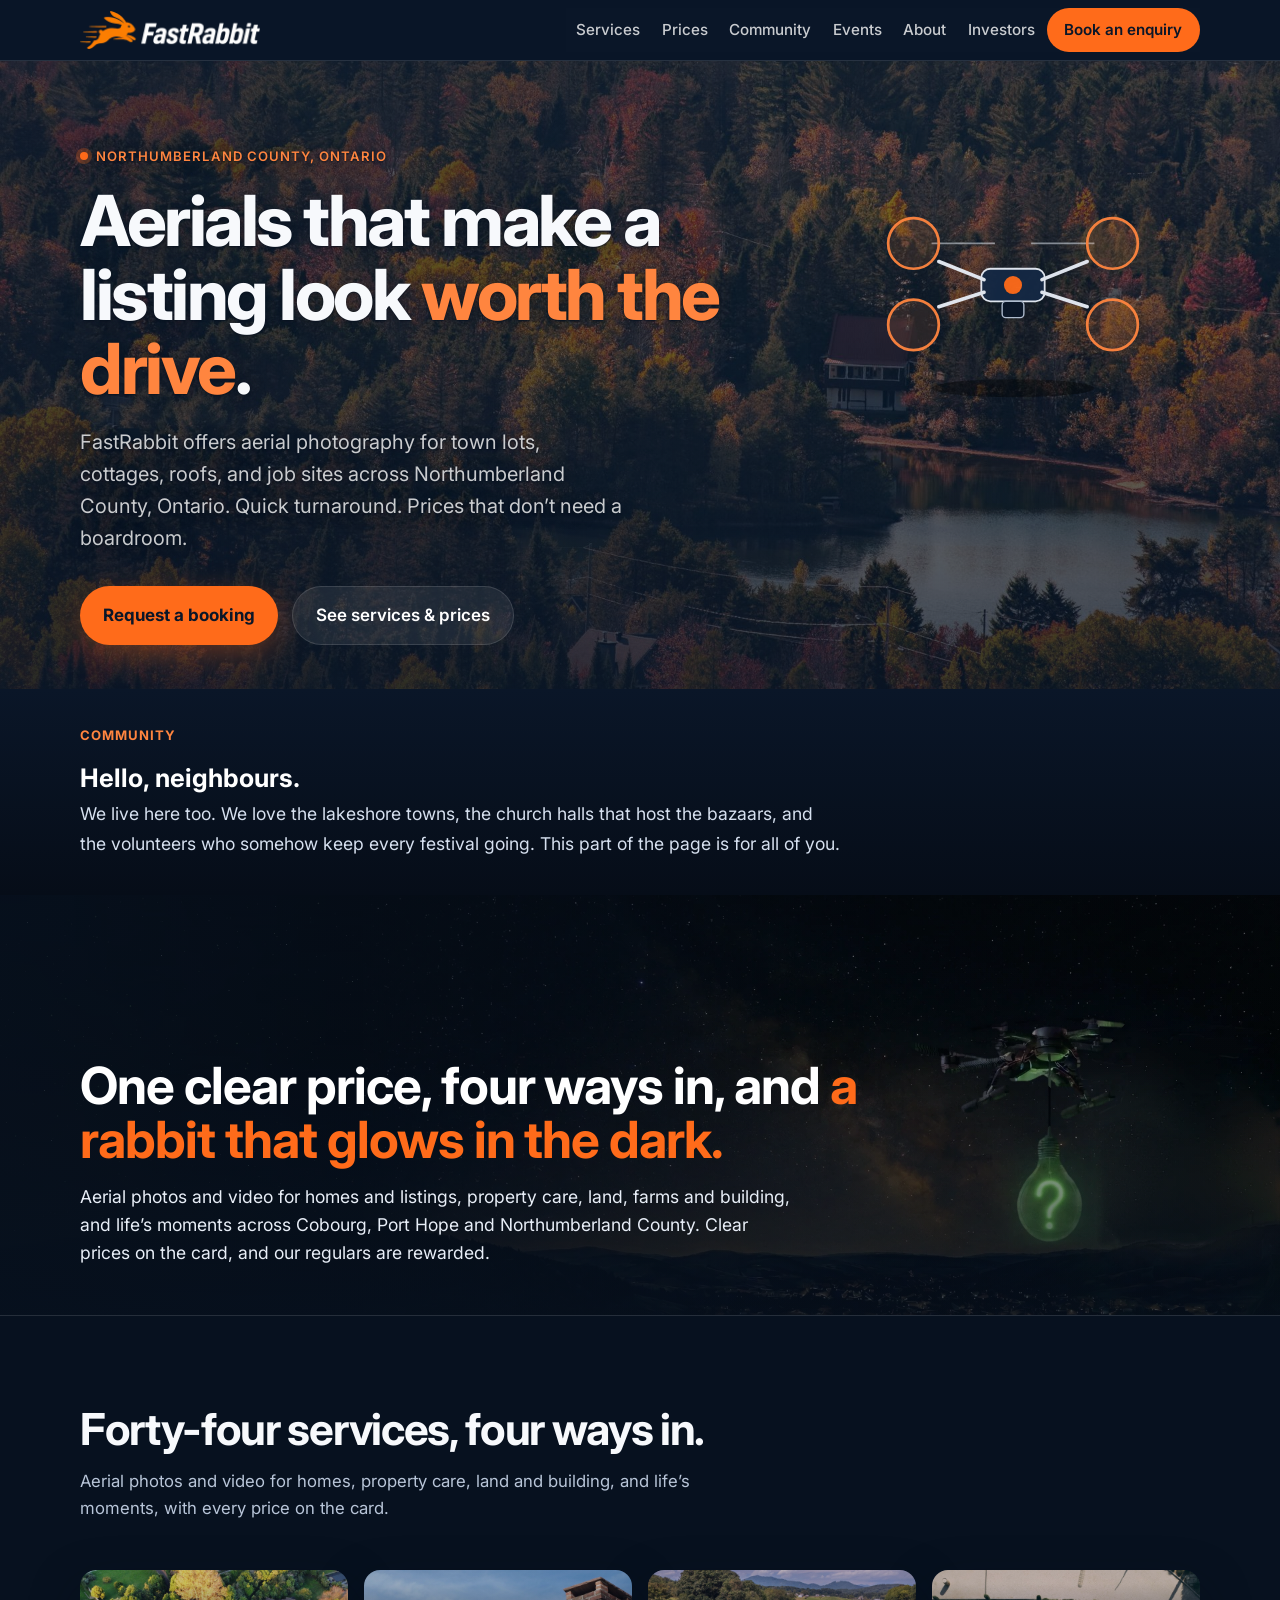
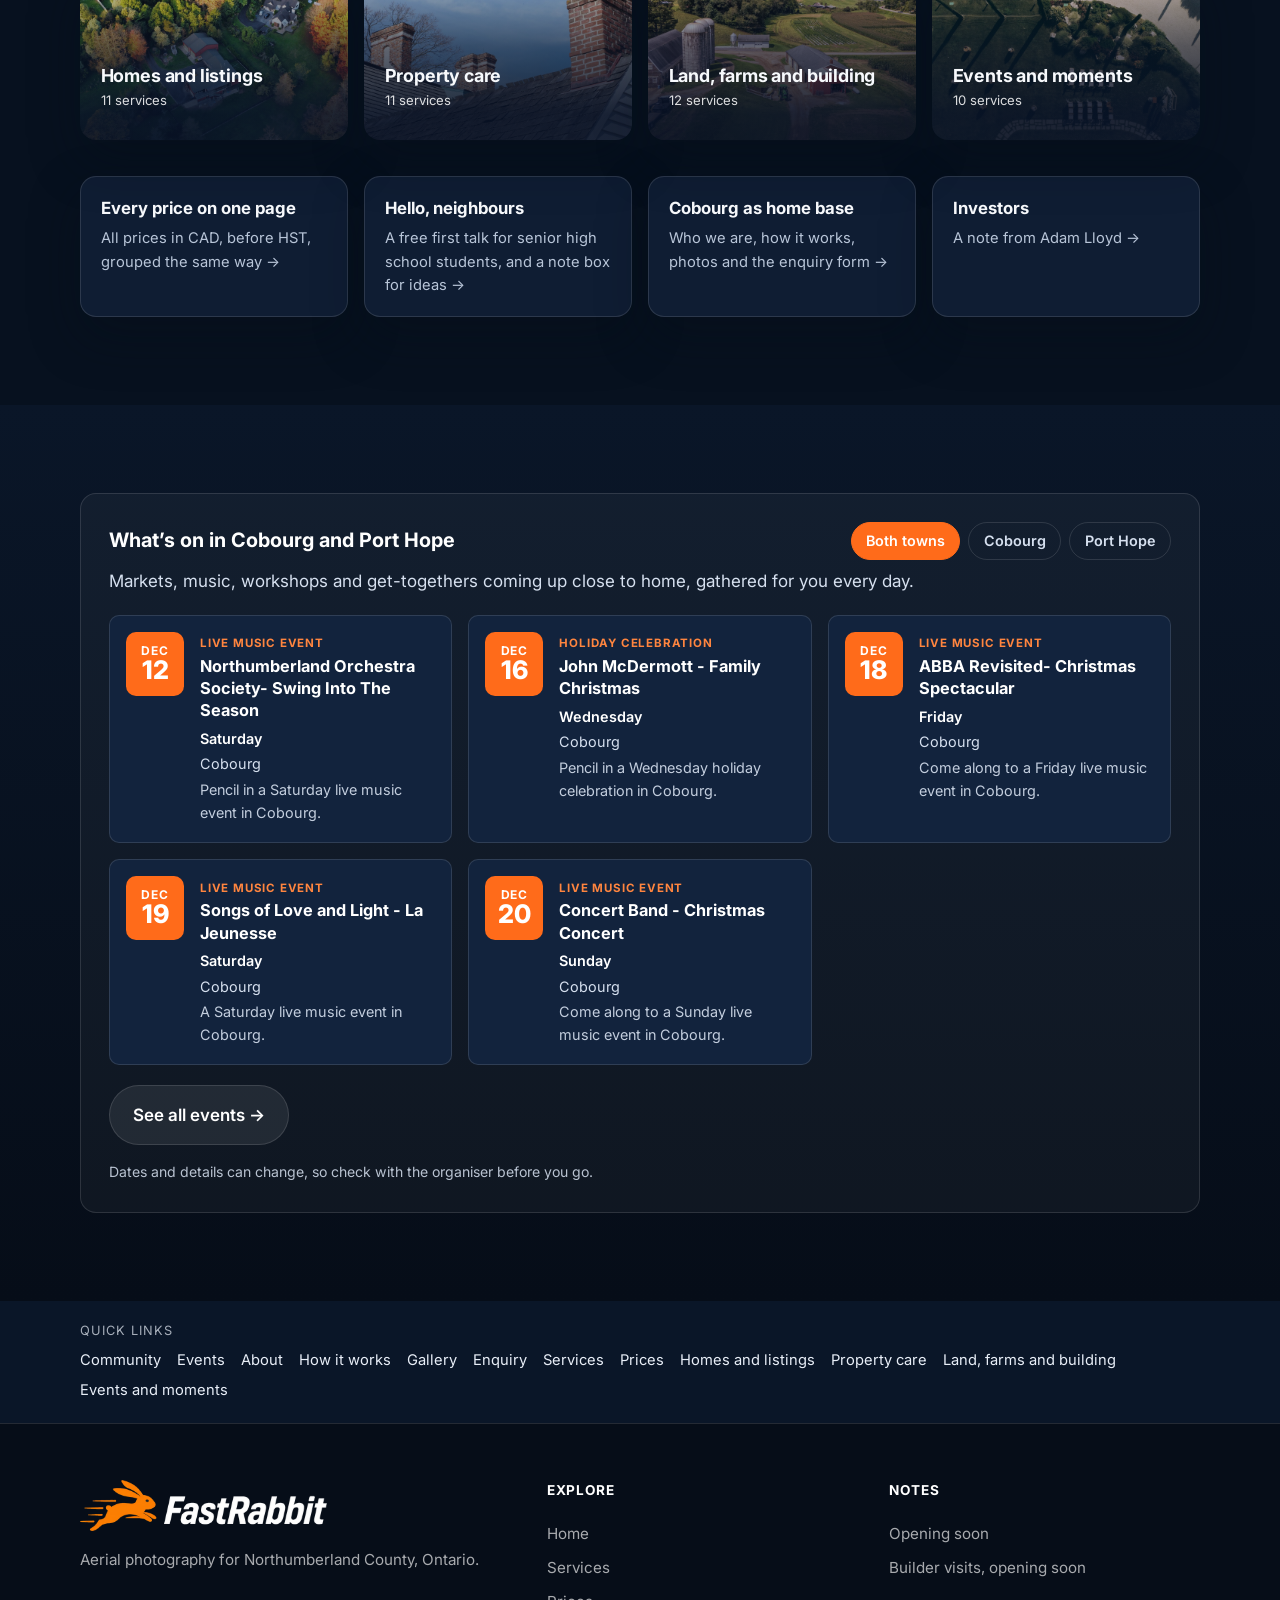
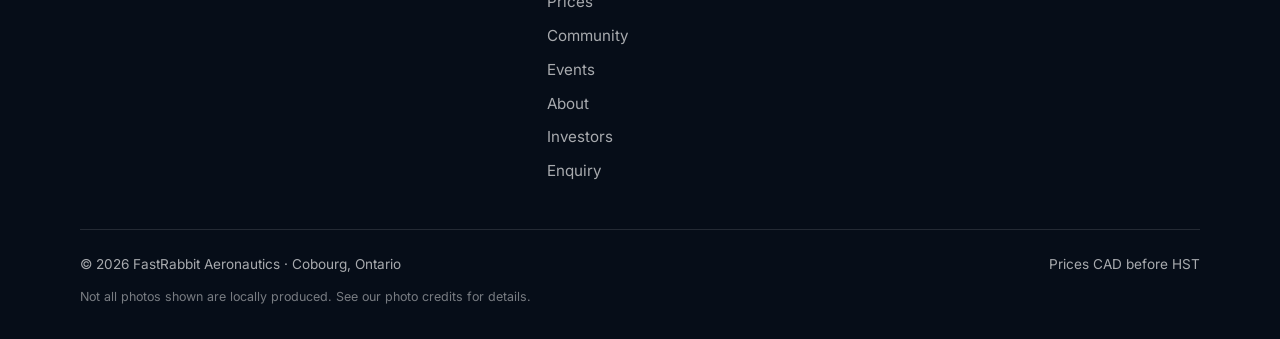
==== index.html @ 00657a0e "Home: logo rabbits bounding across the foot of the hero" ====
<!DOCTYPE html>
<html lang="en-CA">
<head>
  <meta charset="utf-8">
  <meta name="viewport" content="width=device-width, initial-scale=1">
  <title>FastRabbit — Aerial photography for Northumberland County, Ontario</title>
  <meta name="description" content="FastRabbit flies listing aerials, roof photo sets, and builder progress visits in Northumberland County, Ontario. Opening soon.">
  <meta name="robots" content="noindex, nofollow">
  <link rel="preconnect" href="https://fonts.googleapis.com">
  <link rel="preconnect" href="https://fonts.gstatic.com" crossorigin>
  <link href="https://fonts.googleapis.com/css2?family=Inter:wght@400;500;600;700;800&display=swap" rel="stylesheet">
  <link rel="stylesheet" href="assets/css/styles.css">
  <link rel="stylesheet" href="assets/css/split.css">
  <script>(function(){var m={"community":"community.html","local-events":"events.html","about":"about.html","how-it-works":"about.html#how-it-works","gallery":"about.html#gallery","book":"about.html#book","services-preview":"services.html","price-card":"prices.html","g-homes":"services.html#grp-homes","g-care":"services.html#grp-care","g-land":"services.html#grp-land","g-events":"services.html#grp-events","about-heading":"about.html","book-heading":"about.html#book","booking-form":"about.html#book","community-heading":"community.html","community-form":"community.html","gallery-heading":"about.html#gallery","how-heading":"about.html#how-it-works","services-heading":"services.html","clever-band-h":"services.html#clever-request","events-more":"events.html","name":"about.html#book","email":"about.html#book","phone":"about.html#book","service":"about.html#book","address":"about.html#book","message":"about.html#book","form-status":"about.html#book","c-name":"community.html","c-email":"community.html","c-message":"community.html","g-homes-h":"services.html#grp-homes","g-care-h":"services.html#grp-care","g-land-h":"services.html#grp-land","g-events-h":"services.html#grp-events"};var h=decodeURIComponent(location.hash.slice(1));if(m[h])location.replace(m[h]);})();</script>
  <!-- Favicon: a crop of the rabbit mark from the banner logo, not a redraw. -->
  <link rel="icon" href="favicon.ico" sizes="any">
  <link rel="icon" href="assets/img/favicon-32.png" type="image/png" sizes="32x32">
  <link rel="apple-touch-icon" href="assets/img/apple-touch-icon.png" sizes="180x180">
</head>
<body>
  <a class="skip-link" href="#main">Skip to content</a>

  <header class="site-header">
    <div class="container nav">
                  <a class="logo" href="index.html" aria-label="FastRabbit home">
        <img class="logo-banner" src="assets/img/logo.png" srcset="assets/img/logo.png 1x, assets/img/logo@2x.png 2x" width="220" height="45" alt="FastRabbit">
      </a>
      <button class="nav-toggle" type="button" aria-expanded="false" aria-controls="primary-nav" aria-label="Menu">Menu</button>
      <nav id="primary-nav" class="nav-links" aria-label="Primary">
        <a href="services.html">Services</a>
        <a href="prices.html">Prices</a>
        <a href="community.html">Community</a>
        <a href="events.html">Events</a>
        <a href="about.html">About</a>
        <a href="investors.html">Investors</a>
        <a class="nav-cta" href="about.html#book">Book an enquiry</a>
      </nav>
    </div>
  </header>

  <main id="main">
    <!-- HERO -->
    <section class="hero" aria-label="Introduction">
      <div class="hero-art" aria-hidden="true">
        <img src="assets/img/hero-autumn-lake.jpg" alt="Sunny aerial view of a lake cottage tucked into blazing autumn maples and pines." width="1920" height="1080">
      </div>
      <div class="hero-rabbits" aria-hidden="true">
        <span class="hero-rabbit hero-rabbit-1"><img src="assets/img/rabbit-mark.svg" alt="" width="64" height="44"></span>
        <span class="hero-rabbit hero-rabbit-2"><img src="assets/img/rabbit-mark.svg" alt="" width="64" height="44"></span>
        <span class="hero-rabbit hero-rabbit-3"><img src="assets/img/rabbit-mark.svg" alt="" width="64" height="44"></span>
      </div>
      <div class="container hero-content">
        <p class="eyebrow">Northumberland County, Ontario</p>
        <h1>Aerials that make a listing look <span>worth the drive</span>.</h1>
        <p class="hero-lead">
          FastRabbit offers aerial photography for town lots, cottages, roofs, and job sites across Northumberland County, Ontario. Quick turnaround. Prices that don’t need a boardroom.
        </p>
      <svg class="hero-drone" viewBox="0 0 420 280" fill="none" xmlns="http://www.w3.org/2000/svg" aria-hidden="true" focusable="false">
        <ellipse cx="210" cy="250" rx="90" ry="10" fill="rgba(0,0,0,0.4)"/>
        <rect x="175" y="118" width="70" height="36" rx="10" fill="#142844" stroke="#e8eef7" stroke-width="2"/>
        <circle cx="210" cy="136" r="10" fill="#ff6b1a"/>
        <path d="M120 90h70M230 90h70" stroke="rgba(232,238,247,0.55)" stroke-width="2"/>
        <circle cx="100" cy="90" r="28" stroke="#ff853f" stroke-width="3" fill="rgba(255,133,63,0.12)"/>
        <circle cx="320" cy="90" r="28" stroke="#ff853f" stroke-width="3" fill="rgba(255,133,63,0.12)"/>
        <circle cx="100" cy="180" r="28" stroke="#ff853f" stroke-width="3" fill="rgba(255,133,63,0.12)"/>
        <circle cx="320" cy="180" r="28" stroke="#ff853f" stroke-width="3" fill="rgba(255,133,63,0.12)"/>
        <path d="M128 110l50 20M292 110l-50 20M128 160l50-16M292 160l-50-16" stroke="#e8eef7" stroke-width="4" stroke-linecap="round"/>
        <rect x="198" y="154" width="24" height="18" rx="4" fill="#0a1628" stroke="#b8c5d8" stroke-width="1.5"/>
      </svg>
        <div class="hero-actions">
          <a class="btn btn-primary" href="about.html#book">Request a booking</a>
          <a class="btn btn-ghost" href="services.html">See services &amp; prices</a>
        </div>
      </div>
    </section>

    <!-- HOME COMMUNITY INTRO -->
    <section class="section section-dark community home-community" aria-labelledby="home-community-heading">
      <div class="container">
        <div class="community-intro">
          <p class="section-kicker">Community</p>
          <h2 id="home-community-heading">Hello, neighbours.</h2>
          <p class="community-lead">
            We live here too. We love the lakeshore towns, the church halls that host the bazaars, and the volunteers who somehow keep every festival going. This part of the page is for all of you.
          </p>
        </div>
      </div>
    </section>

    <!-- SERVICES BANNER -->
    <section class="services-banner" aria-labelledby="services-banner-heading">
      <div class="services-banner-bg" role="img" aria-label="A starry night sky over a lit hill town, with a small aircraft on the right carrying a glowing green question-mark bulb."></div>
      <div class="container services-banner-txt">
        <!-- BANNER-COPY-SLOT -->
        <h2 id="services-banner-heading">One clear price, four ways in, and <em>a rabbit that glows in the dark.</em></h2>
        <p>Aerial photos and video for homes and listings, property care, land, farms and building, and life’s moments across Cobourg, Port Hope and Northumberland County. Clear prices on the card, and our regulars are rewarded.</p>
        <!-- /BANNER-COPY-SLOT -->
      </div>
    </section>

    <!-- HOME HIGHLIGHTS -->
    <section class="section section-alt home-highlights" aria-labelledby="highlights-heading">
      <div class="container">
        <div class="section-head">
          <h2 id="highlights-heading">Forty-four services, four ways in.</h2>
          <p>Aerial photos and video for homes, property care, land and building, and life’s moments, with every price on the card.</p>
        </div>
        <nav class="group-tiles group-tiles-4" aria-label="Service groups">
          <a class="group-tile" href="services.html#grp-homes" style="background-image:linear-gradient(to top, rgba(8,18,38,0.9) 15%, rgba(8,18,38,0.62) 55%, rgba(8,18,38,0.2) 92%), url('assets/img/listing-autumn.jpg')">
            <strong>Homes and listings</strong>
            <span>11 services</span>
          </a>
          <a class="group-tile" href="services.html#grp-care" style="background-image:linear-gradient(to top, rgba(8,18,38,0.9) 15%, rgba(8,18,38,0.62) 55%, rgba(8,18,38,0.2) 92%), url('assets/img/roof-chimney.jpg')">
            <strong>Property care</strong>
            <span>11 services</span>
          </a>
          <a class="group-tile" href="services.html#grp-land" style="background-image:linear-gradient(to top, rgba(8,18,38,0.9) 15%, rgba(8,18,38,0.62) 55%, rgba(8,18,38,0.2) 92%), url('assets/img/farm.jpg')">
            <strong>Land, farms and building</strong>
            <span>12 services</span>
          </a>
          <a class="group-tile" href="services.html#grp-events" style="background-image:linear-gradient(to top, rgba(8,18,38,0.9) 15%, rgba(8,18,38,0.62) 55%, rgba(8,18,38,0.2) 92%), url('assets/img/private-gathering.jpg')">
            <strong>Events and moments</strong>
            <span>10 services</span>
          </a>
        </nav>
        <div class="link-cards home-cards">
          <a class="link-card" href="prices.html"><strong>Every price on one page</strong><span>All prices in CAD, before HST, grouped the same way →</span></a>
          <a class="link-card" href="community.html"><strong>Hello, neighbours</strong><span>A free first talk for senior high school students, and a note box for ideas →</span></a>
          <a class="link-card" href="about.html"><strong>Cobourg as home base</strong><span>Who we are, how it works, photos and the enquiry form →</span></a>
          <a class="link-card" href="investors.html"><strong>Investors</strong><span>A note from Adam Lloyd →</span></a>
        </div>
      </div>
    </section>

    <!-- HOME EVENTS -->
    <section class="section section-dark community home-events" aria-label="What’s on nearby">
      <div class="container">
        <div class="events-block" id="local-events" aria-labelledby="events-heading">
          <div class="events-head">
            <h3 id="events-heading">What’s on in Cobourg and Port Hope</h3>
            <div class="events-filter" role="group" aria-label="Filter by town">
              <button type="button" class="chip is-on" data-town="">Both towns</button>
              <button type="button" class="chip" data-town="Cobourg">Cobourg</button>
              <button type="button" class="chip" data-town="Port Hope">Port Hope</button>
            </div>
          </div>
          <p class="events-intro">Markets, music, workshops and get-togethers coming up close to home, gathered for you every day.</p>
          <div id="events-list" class="events-list" data-limit="5" aria-live="polite">
            <p class="events-empty">Loading local events…</p>
          </div>
          <p class="events-seeall"><a class="btn btn-ghost" href="events.html">See all events →</a></p>
          <p class="events-note">Dates and details can change, so check with the organiser before you go.</p>
        </div>
      </div>
    </section>

    <!-- OLD ANCHORS (links from before the split keep working) -->
    <nav class="section quick-links" aria-label="Quick links">
      <div class="container">
        <p class="quick-links-label">Quick links</p>
        <div class="quick-links-row">
          <a id="community" href="community.html">Community</a>
          <a id="local-events" href="events.html">Events</a>
          <a id="about" href="about.html">About</a>
          <a id="how-it-works" href="about.html#how-it-works">How it works</a>
          <a id="gallery" href="about.html#gallery">Gallery</a>
          <a id="book" href="about.html#book">Enquiry</a>
          <a id="services-preview" href="services.html">Services</a>
          <a id="price-card" href="prices.html">Prices</a>
          <a id="g-homes" href="services.html#grp-homes">Homes and listings</a>
          <a id="g-care" href="services.html#grp-care">Property care</a>
          <a id="g-land" href="services.html#grp-land">Land, farms and building</a>
          <a id="g-events" href="services.html#grp-events">Events and moments</a>
        </div>
      </div>
    </nav>
  </main>

  <footer class="site-footer">
    <div class="container">
      <div class="footer-grid">
        <div class="footer-brand">
                              <a class="logo" href="index.html">
            <img class="logo-banner" src="assets/img/logo.png" srcset="assets/img/logo.png 1x, assets/img/logo@2x.png 2x" width="260" height="54" alt="FastRabbit">
          </a>
          <p>Aerial photography for Northumberland County, Ontario.</p>
        </div>
        <div class="footer-col">
          <h4>Explore</h4>
          <a href="index.html">Home</a>
          <a href="services.html">Services</a>
          <a href="prices.html">Prices</a>
          <a href="community.html">Community</a>
          <a href="events.html">Events</a>
          <a href="about.html">About</a>
          <a href="investors.html">Investors</a>
          <a href="about.html#book">Enquiry</a>
        </div>
        <div class="footer-col">
          <h4>Notes</h4>
          <a href="about.html#book">Opening soon</a>
          <a href="services.html">Builder visits, opening soon</a>
        </div>
      </div>
      <div class="footer-bottom">
        <span>© <span id="y">2026</span> FastRabbit Aeronautics · Cobourg, Ontario</span>
        <span>Prices CAD before HST</span>
      </div>
      <p class="footer-fineprint">Not all photos shown are locally produced. See our <a href="credits.html">photo credits</a> for details.</p>
    </div>
  </footer>

  <script src="assets/js/main.js"></script>
  <script src="assets/js/community.js"></script>
</body>
</html>
---- assets/css/styles.css ----
/* FastRabbit — static site
   Palette: deep navy + bright orange
   No build step. Plain CSS. */

:root {
  --navy-950: #060d18;
  --navy-900: #0a1628;
  --navy-800: #12233d;
  --navy-700: #1a3256;
  --navy-600: #24436e;
  --navy-100: #d6e0ef;
  --navy-50: #eef3f9;
  --orange-500: #ff6b1a;
  --orange-400: #ff853f;
  --orange-600: #e5550a;
  --orange-glow: rgba(255, 107, 26, 0.35);
  --cream: #f7f4ef;
  --white: #ffffff;
  --ink: #0a1628;
  --muted: #5a6b82;
  --line: rgba(255, 255, 255, 0.12);
  --line-dark: rgba(10, 22, 40, 0.1);
  --radius: 16px;
  --radius-sm: 10px;
  --shadow: 0 20px 50px rgba(6, 13, 24, 0.35);
  --font: "Inter", "Segoe UI", system-ui, -apple-system, sans-serif;
  --font-display: "Inter", "Segoe UI", system-ui, -apple-system, sans-serif;
  --max: 1120px;
  --ease: cubic-bezier(0.22, 1, 0.36, 1);
}

*, *::before, *::after { box-sizing: border-box; margin: 0; padding: 0; }

html { scroll-behavior: smooth; }

body {
  font-family: var(--font);
  color: var(--ink);
  background: var(--cream);
  line-height: 1.6;
  font-size: 17px;
  -webkit-font-smoothing: antialiased;
  text-rendering: optimizeLegibility;
}

img, svg { display: block; max-width: 100%; }
a { color: inherit; text-decoration: none; }
button, input, select, textarea { font: inherit; color: inherit; }
ul { list-style: none; }

.skip-link {
  position: absolute;
  left: -9999px;
  top: 0;
  background: var(--orange-500);
  color: var(--white);
  padding: 0.75rem 1rem;
  z-index: 1000;
}
.skip-link:focus { left: 1rem; top: 1rem; }

.container {
  width: min(100% - 2.5rem, var(--max));
  margin-inline: auto;
}

/* —— Nav —— */
.site-header {
  position: sticky;
  top: 0;
  z-index: 100;
  background: rgba(10, 22, 40, 0.92);
  backdrop-filter: blur(14px);
  border-bottom: 1px solid var(--line);
}

.nav {
  display: flex;
  align-items: center;
  justify-content: space-between;
  gap: 1rem;
  min-height: 68px;
}

.logo {
  display: flex;
  align-items: center;
  flex: 0 1 auto;
  min-width: 0;
  color: var(--white);
}

.logo img,
.logo-banner {
  display: block;
  height: 42px;
  width: auto;
  max-width: min(240px, 62vw);
  object-fit: contain;
  object-position: left center;
}

.footer-brand .logo img,
.footer-brand .logo-banner {
  height: 52px;
  max-width: min(280px, 100%);
}

.nav-links {
  display: flex;
  align-items: center;
  gap: 0.25rem;
}

.nav-links a {
  color: rgba(255, 255, 255, 0.78);
  padding: 0.55rem 0.85rem;
  border-radius: 999px;
  font-size: 0.95rem;
  font-weight: 500;
  transition: color 0.2s var(--ease), background 0.2s var(--ease);
}

.nav-links a:hover,
.nav-links a[aria-current="page"] {
  color: var(--white);
  background: rgba(255, 255, 255, 0.08);
}

.nav-cta {
  display: inline-flex;
  align-items: center;
  background: var(--orange-500) !important;
  color: var(--white) !important;
  font-weight: 600 !important;
  padding: 0.6rem 1.1rem !important;
}
.nav-cta:hover { background: var(--orange-400) !important; }

.nav-toggle {
  display: none;
  background: transparent;
  border: 1px solid var(--line);
  color: var(--white);
  border-radius: 8px;
  padding: 0.45rem 0.65rem;
  cursor: pointer;
}

/* —— Buttons —— */
.btn {
  display: inline-flex;
  align-items: center;
  justify-content: center;
  gap: 0.5rem;
  padding: 0.95rem 1.45rem;
  border-radius: 999px;
  font-weight: 600;
  border: none;
  cursor: pointer;
  transition: transform 0.2s var(--ease), background 0.2s var(--ease), box-shadow 0.2s var(--ease);
}
.btn:hover { transform: translateY(-1px); }
.btn:focus-visible { outline: 3px solid var(--orange-400); outline-offset: 3px; }

.btn-primary {
  background: var(--orange-500);
  color: var(--white);
  box-shadow: 0 10px 30px var(--orange-glow);
}
.btn-primary:hover { background: var(--orange-400); }

.btn-ghost {
  background: rgba(255, 255, 255, 0.08);
  color: var(--white);
  border: 1px solid var(--line);
}
.btn-ghost:hover { background: rgba(255, 255, 255, 0.14); }

.btn-dark {
  background: var(--navy-900);
  color: var(--white);
}
.btn-dark:hover { background: var(--navy-800); }

/* —— Hero —— */
.hero {
  position: relative;
  min-height: min(92vh, 860px);
  display: grid;
  align-items: end;
  background: var(--navy-950);
  color: var(--white);
  overflow: hidden;
}

.hero-art {
  position: absolute;
  inset: 0;
  background: var(--navy-950);
}

.hero-art img {
  width: 100%;
  height: 100%;
  object-fit: cover;
  object-position: 58% 42%;
  display: block;
}

.hero-art::after {
  content: "";
  position: absolute;
  inset: 0;
  background:
    linear-gradient(90deg, rgba(7, 17, 31, 0.82) 0%, rgba(7, 17, 31, 0.58) 38%, rgba(7, 17, 31, 0.28) 68%, rgba(7, 17, 31, 0.38) 100%),
    linear-gradient(180deg, rgba(7, 17, 31, 0.28) 0%, rgba(7, 17, 31, 0.12) 40%, rgba(7, 17, 31, 0.72) 100%);
}

.hero-content {
  position: relative;
  z-index: 2;
  padding: 5rem 0 4.5rem;
}
/* Desktop (>=720px): position the animation against .hero, not the content box. */
@media (min-width: 720px) {
  .hero-content { position: static; isolation: isolate; }
  .hero-content > .hero-drone { max-width: none; }
}

/* v2: left-align hero copy in the container */
.hero-content > * {
  max-width: 640px;
}

.hero-content > .hero-meta {
  max-width: 720px;
}

.eyebrow {
  display: inline-flex;
  align-items: center;
  gap: 0.5rem;
  font-size: 0.82rem;
  font-weight: 600;
  letter-spacing: 0.08em;
  text-transform: uppercase;
  color: var(--orange-400);
  margin-bottom: 1.1rem;
}

.eyebrow::before {
  content: "";
  width: 8px;
  height: 8px;
  border-radius: 50%;
  background: var(--orange-500);
  box-shadow: 0 0 0 4px rgba(255, 107, 26, 0.25);
}

.hero h1 {
  font-family: var(--font-display);
  font-size: clamp(2.6rem, 6vw, 4.4rem);
  line-height: 1.05;
  letter-spacing: -0.035em;
  font-weight: 750;
  margin-bottom: 1.25rem;
}

.hero h1 span {
  color: var(--orange-400);
}

.hero-lead {
  font-size: clamp(1.05rem, 2vw, 1.25rem);
  color: rgba(255, 255, 255, 0.78);
  max-width: 34rem;
  margin-bottom: 2rem;
}

.hero-actions {
  display: flex;
  flex-wrap: wrap;
  gap: 0.85rem;
  margin-bottom: 2.5rem;
}

.hero-meta {
  display: flex;
  flex-wrap: wrap;
  gap: 1.5rem;
  padding-top: 1.5rem;
  border-top: 1px solid var(--line);
  color: rgba(255, 255, 255, 0.65);
  font-size: 0.92rem;
}

.hero-meta strong {
  display: block;
  color: var(--white);
  font-size: 1rem;
  margin-bottom: 0.15rem;
}

.stock-caption {
  position: absolute;
  z-index: 3;
  right: 0.8rem;
  bottom: 0.8rem;
  background: rgba(0, 0, 0, 0.55);
  color: #fff;
  font-size: 0.7rem;
  font-weight: 500;
  letter-spacing: 0.02em;
  padding: 0.28rem 0.5rem;
  border-radius: 4px;
}

.img-link {
  display: block;
  width: 100%;
  height: 100%;
  cursor: pointer;
}

.img-link:focus-visible {
  outline: 3px solid #fff;
  outline-offset: -3px;
}

a.stock-caption {
  text-decoration: none;
}

a.stock-caption:hover {
  background: rgba(0, 0, 0, 0.75);
}

.hero > .stock-caption {
  z-index: 3;
}

/* —— Sections common —— */
.section {
  padding: 5.5rem 0;
}

.section-dark {
  background: var(--navy-900);
  color: var(--white);
}

.section-alt {
  background: var(--white);
}

.section-head {
  max-width: 640px;
  margin-bottom: 3rem;
}

.section-head.center {
  text-align: center;
  margin-inline: auto;
}

.section-kicker {
  color: var(--orange-500);
  font-size: 0.82rem;
  font-weight: 700;
  letter-spacing: 0.08em;
  text-transform: uppercase;
  margin-bottom: 0.75rem;
}

.section-dark .section-kicker { color: var(--orange-400); }

.section-head h2 {
  font-size: clamp(1.9rem, 3.5vw, 2.75rem);
  letter-spacing: -0.03em;
  line-height: 1.15;
  margin-bottom: 0.85rem;
}

.section-head p {
  color: var(--muted);
  font-size: 1.05rem;
}

.section-dark .section-head p { color: rgba(255,255,255,0.68); }

/* —— Service cards (home preview) —— */
.service-grid {
  display: grid;
  grid-template-columns: repeat(3, 1fr);
  gap: 1.25rem;
}

.service-card {
  background: var(--white);
  border-radius: var(--radius);
  padding: 1.75rem;
  border: 1px solid var(--line-dark);
  box-shadow: var(--shadow);
  display: flex;
  flex-direction: column;
  min-height: 100%;
}


.service-visual {
  position: relative;
  margin: -1.75rem -1.75rem 1.25rem;
  height: 160px;
  overflow: hidden;
  border-radius: var(--radius) var(--radius) 0 0;
  background: var(--navy-800);
}

.service-visual img {
  width: 100%;
  height: 100%;
  object-fit: cover;
  display: block;
}

.service-icon {
  width: 48px;
  height: 48px;
  border-radius: 12px;
  background: linear-gradient(145deg, var(--navy-800), var(--navy-700));
  display: grid;
  place-items: center;
  margin-bottom: 1.25rem;
  color: var(--orange-400);
}

.service-card h3 {
  font-size: 1.25rem;
  letter-spacing: -0.02em;
  margin-bottom: 0.55rem;
}

.service-card p {
  color: var(--muted);
  font-size: 0.98rem;
  flex: 1;
  margin-bottom: 1.25rem;
}

.price-tag {
  display: flex;
  align-items: baseline;
  gap: 0.4rem;
  flex-wrap: wrap;
}

.price-tag .amount {
  font-size: 1.55rem;
  font-weight: 750;
  letter-spacing: -0.03em;
  color: var(--navy-900);
}

.price-tag .note {
  font-size: 0.85rem;
  color: var(--muted);
}

.pill {
  display: inline-block;
  font-size: 0.72rem;
  font-weight: 700;
  letter-spacing: 0.04em;
  text-transform: uppercase;
  background: rgba(255, 107, 26, 0.12);
  color: var(--orange-600);
  padding: 0.3rem 0.55rem;
  border-radius: 999px;
  margin-bottom: 0.85rem;
}

.link-arrow {
  display: inline-flex;
  align-items: center;
  gap: 0.35rem;
  color: var(--orange-600);
  font-weight: 600;
  font-size: 0.95rem;
  margin-top: 1.5rem;
}
.link-arrow:hover { color: var(--orange-500); }

/* —— How it works —— */
.steps {
  display: grid;
  grid-template-columns: repeat(4, 1fr);
  gap: 1.25rem;
  counter-reset: step;
}

.step {
  position: relative;
  background: rgba(255, 255, 255, 0.04);
  border: 1px solid var(--line);
  border-radius: var(--radius);
  padding: 1.6rem 1.4rem;
}

.step::before {
  counter-increment: step;
  content: "0" counter(step);
  display: block;
  font-size: 0.8rem;
  font-weight: 700;
  letter-spacing: 0.08em;
  color: var(--orange-400);
  margin-bottom: 1rem;
}

.step h3 {
  font-size: 1.15rem;
  margin-bottom: 0.5rem;
  letter-spacing: -0.02em;
}

.step p {
  color: rgba(255, 255, 255, 0.65);
  font-size: 0.95rem;
}

/* —— Gallery —— */
.gallery-grid {
  display: grid;
  grid-template-columns: repeat(12, 1fr);
  grid-auto-rows: 180px;
  gap: 0.85rem;
}

.gallery-item {
  position: relative;
  border-radius: var(--radius-sm);
  overflow: hidden;
  background: var(--navy-800);
}

.gallery-item img {
  width: 100%;
  height: 100%;
  object-fit: cover;
  display: block;
}

.gallery-item:nth-child(1) { grid-column: span 5; grid-row: span 2; }
.gallery-item:nth-child(2) { grid-column: span 4; }
.gallery-item:nth-child(3) { grid-column: span 3; }
.gallery-item:nth-child(4) { grid-column: span 3; }
.gallery-item:nth-child(5) { grid-column: span 4; }
.gallery-item:nth-child(6) { grid-column: span 5; }
.gallery-item:nth-child(7) { grid-column: span 7; }
.gallery-item:nth-child(7) img { object-position: center 45%; }

.gallery-item .stock-caption {
  left: auto;
}

/* —— About —— */
.about-grid {
  display: grid;
  grid-template-columns: 1.1fr 0.9fr;
  gap: 3rem;
  align-items: center;
}

.about-copy h2 {
  font-size: clamp(1.9rem, 3.5vw, 2.6rem);
  letter-spacing: -0.03em;
  line-height: 1.15;
  margin-bottom: 1rem;
}

.about-copy p {
  color: var(--muted);
  margin-bottom: 1rem;
}

.about-facts {
  display: grid;
  gap: 0.85rem;
  margin-top: 1.75rem;
}

.fact {
  display: flex;
  gap: 0.85rem;
  align-items: flex-start;
  padding: 1rem 0 0;
  background: transparent;
}

.fact-dot {
  width: 10px;
  height: 10px;
  margin-top: 0.45rem;
  border-radius: 50%;
  background: var(--orange-500);
  flex-shrink: 0;
}

.fact strong { display: block; margin-bottom: 0.15rem; }
.fact span { color: var(--muted); font-size: 0.95rem; }

.about-visual {
  position: relative;
  border-radius: var(--radius);
  min-height: 420px;
  height: 100%;
  background: var(--navy-800);
  overflow: hidden;
  box-shadow: var(--shadow);
}

.about-visual img {
  position: absolute;
  inset: 0;
  width: 100%;
  height: 100%;
  object-fit: cover;
  object-position: center 42%;
  display: block;
}

/* —— Booking —— */
.booking-wrap {
  display: grid;
  grid-template-columns: 0.9fr 1.1fr;
  gap: 2.5rem;
  align-items: start;
}

.booking-card {
  background: var(--white);
  border-radius: var(--radius);
  padding: 2rem;
  border: 1px solid var(--line-dark);
  box-shadow: 0 12px 40px rgba(10, 22, 40, 0.08);
}

.form-note {
  background: #fff6ed;
  border: 1px solid #ffd7b5;
  color: #8a4b12;
  border-radius: var(--radius-sm);
  padding: 0.85rem 1rem;
  font-size: 0.9rem;
  margin-bottom: 1.35rem;
}

.form-grid {
  display: grid;
  grid-template-columns: 1fr 1fr;
  gap: 1rem;
}

.form-field { display: flex; flex-direction: column; gap: 0.4rem; }
.form-field.full { grid-column: 1 / -1; }

.form-field label {
  font-size: 0.88rem;
  font-weight: 600;
  color: var(--navy-800);
}

.form-field input,
.form-field select,
.form-field textarea {
  border: 1px solid #cfd8e6;
  border-radius: 10px;
  padding: 0.75rem 0.9rem;
  background: #fff;
  transition: border-color 0.2s, box-shadow 0.2s;
}

.form-field input:focus,
.form-field select:focus,
.form-field textarea:focus {
  outline: none;
  border-color: var(--orange-500);
  box-shadow: 0 0 0 3px rgba(255, 107, 26, 0.18);
}

.form-field textarea { min-height: 120px; resize: vertical; }

.form-actions {
  margin-top: 0.5rem;
  display: flex;
  flex-direction: column;
  gap: 0.65rem;
}

.form-disclaimer {
  font-size: 0.82rem;
  color: var(--muted);
}

.booking-aside h2 {
  font-size: clamp(1.9rem, 3.5vw, 2.5rem);
  letter-spacing: -0.03em;
  line-height: 1.15;
  margin-bottom: 1rem;
  color: var(--white);
}

.booking-aside p {
  color: rgba(255,255,255,0.7);
  margin-bottom: 1.5rem;
}

.booking-points {
  display: grid;
  gap: 0.85rem;
}

.booking-points li {
  display: flex;
  gap: 0.75rem;
  align-items: flex-start;
  color: rgba(255,255,255,0.85);
  font-size: 0.98rem;
}

.booking-points li::before {
  content: "";
  width: 8px;
  height: 8px;
  margin-top: 0.5rem;
  border-radius: 50%;
  background: var(--orange-400);
  flex-shrink: 0;
}

.booking-contact {
  margin-top: 1.6em; /* one blank line of visual space above the contact name */
}

/* —— Footer —— */
.site-footer {
  background: var(--navy-950);
  color: rgba(255,255,255,0.65);
  padding: 3.5rem 0 2rem;
  border-top: 1px solid var(--line);
}

.footer-grid {
  display: grid;
  grid-template-columns: 1.4fr 1fr 1fr;
  gap: 2rem;
  margin-bottom: 2.5rem;
}

.footer-brand .logo { margin-bottom: 1rem; }
.footer-brand p { max-width: 28rem; font-size: 0.95rem; }

.footer-col h4 {
  color: var(--white);
  font-size: 0.85rem;
  letter-spacing: 0.06em;
  text-transform: uppercase;
  margin-bottom: 1rem;
}

.footer-col a {
  display: block;
  padding: 0.3rem 0;
  font-size: 0.95rem;
  transition: color 0.2s;
}
.footer-col a:hover { color: var(--orange-400); }

.footer-bottom {
  display: flex;
  flex-wrap: wrap;
  justify-content: space-between;
  gap: 0.75rem;
  padding-top: 1.5rem;
  border-top: 1px solid var(--line);
  font-size: 0.85rem;
}

.footer-bottom a {
  color: rgba(255,255,255,0.65);
  text-decoration: underline;
  text-underline-offset: 2px;
}

.footer-bottom a:hover { color: var(--orange-400); }

/* —— Services page —— */
.page-hero {
  background: var(--navy-900);
  color: var(--white);
  padding: 5rem 0 4rem;
  position: relative;
  overflow: hidden;
}

.page-hero::before {
  content: "";
  position: absolute;
  inset: 0;
  background:
    radial-gradient(ellipse 50% 60% at 90% 20%, rgba(255,107,26,0.2), transparent 55%);
}

.page-hero .container { position: relative; z-index: 1; }

.page-hero h1 {
  font-size: clamp(2.2rem, 4.5vw, 3.4rem);
  letter-spacing: -0.035em;
  line-height: 1.1;
  margin-bottom: 1rem;
  max-width: 16ch;
}

.page-hero p {
  color: rgba(255,255,255,0.7);
  max-width: 38rem;
  font-size: 1.1rem;
}

.service-detail {
  padding: 3.5rem 0;
  border-bottom: 1px solid var(--line-dark);
}

.service-detail:last-of-type { border-bottom: none; }

.service-detail-grid {
  display: grid;
  grid-template-columns: 1.2fr 0.8fr;
  gap: 2.5rem;
  align-items: start;
}

.service-detail h2 {
  font-size: clamp(1.6rem, 3vw, 2.1rem);
  letter-spacing: -0.03em;
  margin-bottom: 0.85rem;
}

.service-detail .lede {
  color: var(--muted);
  margin-bottom: 1.25rem;
  font-size: 1.05rem;
}

.include-list {
  display: grid;
  gap: 0.55rem;
}

.include-list li {
  display: flex;
  gap: 0.65rem;
  align-items: flex-start;
  font-size: 0.98rem;
}

.include-list li::before {
  content: "✓";
  color: var(--orange-500);
  font-weight: 700;
  flex-shrink: 0;
}

.price-panel {
  background: var(--navy-900);
  color: var(--white);
  border-radius: var(--radius);
  padding: 1.75rem;
  position: sticky;
  top: 90px;
}

.price-panel .panel-label {
  font-size: 0.75rem;
  font-weight: 700;
  letter-spacing: 0.08em;
  text-transform: uppercase;
  color: var(--orange-400);
  margin-bottom: 1rem;
}

.price-row {
  display: flex;
  justify-content: space-between;
  align-items: baseline;
  gap: 1rem;
  padding: 0.85rem 0;
  border-bottom: 1px solid var(--line);
}

.price-row:last-child { border-bottom: none; }

.price-row .label { color: rgba(255,255,255,0.75); font-size: 0.95rem; }
.price-row .value {
  font-size: 1.35rem;
  font-weight: 750;
  letter-spacing: -0.02em;
  white-space: nowrap;
}

.price-row .sub {
  display: block;
  font-size: 0.78rem;
  font-weight: 500;
  color: rgba(255,255,255,0.5);
  margin-top: 0.2rem;
  text-align: right;
}

.price-panel .fine {
  margin-top: 1rem;
  font-size: 0.82rem;
  color: rgba(255,255,255,0.55);
}

.pricing-table-wrap {
  overflow-x: auto;
  border-radius: var(--radius);
  border: 1px solid var(--line-dark);
  background: var(--white);
}

.pricing-table {
  width: 100%;
  border-collapse: collapse;
  min-width: 640px;
}

.pricing-table th,
.pricing-table td {
  text-align: left;
  padding: 1rem 1.15rem;
  border-bottom: 1px solid var(--line-dark);
  vertical-align: top;
}

.pricing-table th {
  background: var(--navy-900);
  color: var(--white);
  font-size: 0.82rem;
  letter-spacing: 0.05em;
  text-transform: uppercase;
}

.pricing-table tr:last-child td { border-bottom: none; }
.pricing-table td strong { font-weight: 700; }
.pricing-table .est { color: var(--muted); font-size: 0.85rem; }

.availability-banner {
  background: linear-gradient(120deg, var(--navy-800), var(--navy-900));
  color: var(--white);
  border-radius: var(--radius);
  padding: 1.5rem 1.75rem;
  display: flex;
  flex-wrap: wrap;
  justify-content: space-between;
  align-items: center;
  gap: 1rem;
  margin-top: 2.5rem;
}

.availability-banner p { color: rgba(255,255,255,0.75); max-width: 36rem; }
.availability-banner strong { color: var(--white); }

.cta-band {
  background: var(--navy-900);
  color: var(--white);
  padding: 4rem 0;
  text-align: center;
}

.cta-band h2 {
  font-size: clamp(1.8rem, 3.5vw, 2.5rem);
  letter-spacing: -0.03em;
  margin-bottom: 0.85rem;
}

.cta-band p {
  color: rgba(255,255,255,0.68);
  margin-bottom: 1.75rem;
  max-width: 32rem;
  margin-inline: auto;
}

/* —— Responsive —— */
@media (max-width: 960px) {
  .service-grid { grid-template-columns: 1fr; }
  .steps { grid-template-columns: 1fr 1fr; }
  .about-grid,
  .booking-wrap,
  .service-detail-grid,
  .footer-grid { grid-template-columns: 1fr; }
  .gallery-grid {
    grid-template-columns: 1fr 1fr;
    grid-auto-rows: 160px;
  }
  .gallery-item:nth-child(n) {
    grid-column: span 1;
    grid-row: span 1;
  }
  .gallery-item:nth-child(1) { grid-column: span 2; grid-row: span 2; }
  .price-panel { position: static; }
}

@media (max-width: 720px) {
  .nav-toggle { display: inline-flex; }
  .nav-links {
    display: none;
    position: absolute;
    top: 68px;
    left: 0;
    right: 0;
    background: var(--navy-900);
    flex-direction: column;
    align-items: stretch;
    padding: 1rem;
    border-bottom: 1px solid var(--line);
  }
  .nav-links.open { display: flex; }
  .nav-links a { padding: 0.85rem 1rem; }
  .steps { grid-template-columns: 1fr; }
  .form-grid { grid-template-columns: 1fr; }
  .hero-content { padding: 4rem 0 3.5rem; }
  .section { padding: 4rem 0; }
  .footer-bottom { flex-direction: column; }
}

@media (prefers-reduced-motion: reduce) {
  html { scroll-behavior: auto; }
  .btn:hover { transform: none; }
}

.about-signoff { margin-top: 1.6em; }

/* Free flight record tag and note */
.record-tag {
  display: inline-block;
  margin: 0 0 0.35rem 0.4rem;
  font-size: 0.72rem;
  font-weight: 600;
  color: var(--muted);
  border: 1px solid currentColor;
  border-radius: 999px;
  padding: 0.22rem 0.55rem;
  vertical-align: top;
}
.section-dark .record-tag { color: rgba(255, 255, 255, 0.75); }
.flight-record { max-width: 720px; margin: 2.5rem auto 0; text-align: center; }
.flight-record p { margin: 0 0 0.6rem; }
.service-card .record-tag { margin-left: 0; }

/* —— v14: service groups —— */
.group-tiles {
  display: grid;
  grid-template-columns: repeat(5, 1fr);
  gap: 1rem;
  margin: 0 0 2.25rem;
}
.group-tile {
  position: relative;
  display: flex;
  flex-direction: column;
  justify-content: flex-end;
  min-height: 170px;
  padding: 1.1rem 1.1rem 1.6rem;
  border-radius: var(--radius);
  color: #fff;
  text-decoration: none;
  background-color: var(--navy-800);
  background-size: cover;
  background-position: center;
  background-repeat: no-repeat;
  background-origin: border-box;
  box-shadow: var(--shadow);
  border: 3px solid transparent;
}
.group-tile strong { font-size: 1.12rem; letter-spacing: -0.01em; line-height: 1.2; }
.group-tile span { font-size: 0.82rem; opacity: 0.85; margin-top: 0.25rem; }
.group-tile[aria-selected="true"] { border-color: var(--orange-500); }
.group-tile:focus-visible { outline: 3px solid var(--orange-400); outline-offset: 3px; }
.group-panel { margin: 0 0 2.75rem; scroll-margin-top: 90px; }
.group-head { margin-bottom: 1.25rem; max-width: 760px; }
.group-title { font-size: 1.6rem; letter-spacing: -0.02em; margin-bottom: 0.35rem; }
.group-head p { color: var(--muted); margin: 0; }
.group-head a { color: var(--orange-600); font-weight: 600; white-space: nowrap; }
.also-tag {
  display: inline-block;
  align-self: flex-start;
  font-size: 0.72rem;
  font-weight: 700;
  letter-spacing: 0.04em;
  text-transform: uppercase;
  color: var(--navy-800);
  background: rgba(16, 32, 64, 0.08);
  border-radius: 999px;
  padding: 0.3rem 0.55rem;
  margin-bottom: 0.5rem;
}
.service-card .also-tag + .pill { margin-top: 0; }
.clever-card { background: linear-gradient(160deg, #fff, #f3f7f2); }
.clever-card .service-visual { height: 200px; }
.clever-card .service-visual img { object-position: center 40%; }
/* services page */
.group-nav { padding: 2.25rem 0 0.5rem; }
.group-nav .group-tiles { margin-bottom: 0; }
.group-band { padding: 3rem 0 2.25rem; scroll-margin-top: 70px; }
.group-band h2 { font-size: clamp(1.8rem, 3vw, 2.4rem); letter-spacing: -0.03em; margin: 0.2rem 0 0.5rem; }
.group-band p:not(.section-kicker) { color: rgba(255, 255, 255, 0.75); max-width: 720px; margin: 0; }
.cross-band { padding: 2rem 0 2.75rem; }
.link-cards { display: grid; grid-template-columns: repeat(3, 1fr); gap: 1rem; margin-top: 0.75rem; }
.link-card {
  display: flex;
  flex-direction: column;
  gap: 0.3rem;
  padding: 1.15rem 1.25rem;
  background: var(--white);
  border: 1px solid var(--line-dark);
  border-radius: var(--radius);
  box-shadow: var(--shadow);
  color: inherit;
  text-decoration: none;
}
.link-card strong { font-size: 1.05rem; color: var(--navy-900); }
.link-card span:last-child { color: var(--muted); font-size: 0.92rem; }
.link-card.clever-link img { width: 100%; height: 120px; object-fit: cover; border-radius: 10px; margin-bottom: 0.4rem; }
.clever-panel { padding: 1.75rem; }
.clever-panel .service-visual { height: 280px; margin-bottom: 0; border-radius: var(--radius); }
@media (max-width: 1000px) {
  .group-tiles { grid-template-columns: repeat(3, 1fr); }
  .link-cards { grid-template-columns: repeat(2, 1fr); }
}
@media (max-width: 640px) {
  .group-tiles { grid-template-columns: repeat(2, 1fr); gap: 0.7rem; }
  .group-tile { min-height: 120px; padding: 0.85rem 0.85rem 1.3rem; }
  .group-tile strong { font-size: 1rem; }
  .link-cards { grid-template-columns: 1fr; }
}

/* —— v14 colour: whole site on the nav navy (#0a1628) —— */
:root {
  --page: #0a1628;          /* solid colour the fixed top nav renders as */
  --card: #12233d;          /* one shade lighter, for cards and panels */
  --card-2: #1a3256;        /* table headers, raised controls */
  --text: #e8eef7;          /* body text */
  --text-strong: #f7f9fc;   /* headings */
  --text-muted: #b8c5d8;    /* secondary text */
  --text-link: #ff853f;     /* orange-400 for links on navy */
  --edge: rgba(255, 255, 255, 0.12);
}
body { background: var(--page); color: var(--text); }
h1, h2, h3, h4, h5, h6, strong { color: var(--text-strong); }
a:focus-visible, button:focus-visible, select:focus-visible, input:focus-visible, textarea:focus-visible { outline: 3px solid var(--text-link); outline-offset: 2px; }
.hero, .hero-art, .section-dark, .page-hero, .cta-band, .site-footer, .section-alt, .section { background-color: var(--page); }
.section-alt { border-top: 1px solid var(--edge); }
.site-footer { border-top: 1px solid var(--edge); }
.section-head p, .about-copy p, .service-detail .lede, .group-head p, .form-disclaimer, .fact span, .pricing-table .est { color: var(--text-muted); }
.service-card, .link-card, .booking-card, .pricing-table-wrap, .clever-panel { background: var(--card); border-color: var(--edge); color: var(--text); }
.fact { background: transparent; border: none; padding-left: 0; padding-right: 0; }
.clever-card { background: linear-gradient(160deg, #12233d, #10282a); }
.service-card p, .price-tag .note, .link-card span:last-child, .record-tag { color: var(--text-muted); }
.price-tag .amount, .link-card strong { color: var(--text-strong); }
.pill { background: rgba(255, 133, 63, 0.14); color: var(--text-link); }
.link-arrow, .group-head a, .booking-contact a, .service-card p a, .fine a, .lede a, .about-copy a { color: var(--text-link); }
.link-arrow:hover, .group-head a:hover { color: #ffb07f; }
.also-tag { color: #dbe4f1; background: rgba(255, 255, 255, 0.1); }
.record-tag { border-color: rgba(184, 197, 216, 0.6); }
.service-detail { border-bottom-color: var(--edge); }
.price-panel { background: var(--card); border: 1px solid var(--edge); color: var(--text); }
.price-row { border-bottom-color: var(--edge); }
.pricing-table td { border-bottom-color: var(--edge); color: var(--text); }
.pricing-table th { background: var(--card-2); color: var(--text-strong); }
.pricing-table tbody tr:nth-child(even) td { background: rgba(255, 255, 255, 0.025); }
.availability-banner { background: linear-gradient(120deg, var(--card-2), var(--card)); border: 1px solid var(--edge); }
.btn-dark { background: var(--card-2); color: var(--text-strong); border: 1px solid rgba(255, 255, 255, 0.35); }
.btn-dark:hover { background: var(--navy-600); }
.form-note { background: rgba(255, 133, 63, 0.12); border-color: rgba(255, 133, 63, 0.45); color: #ffd6bd; }
.form-field label { color: var(--text-strong); }
.form-field input, .form-field select, .form-field textarea { background: #0e1d33; color: var(--text); border: 1px solid #5a7599; }
.form-field input::placeholder, .form-field textarea::placeholder { color: #9fb0c6; opacity: 1; }
.form-field select option { background: #0e1d33; color: var(--text); }
.gallery-item, .about-visual, .service-visual { background: var(--card); }
.nav-links { background-color: var(--page); }
.btn-primary, .nav-cta, .skip-link { color: var(--page) !important; font-weight: 700; }
.logo-mark svg { stroke: #fff; }
/* v14 refinement: dark theme, variation only by darker or very subtly lighter navy */
:root { --page: #0a1628; --page-deep: #07111f; --card: #0f1d33; --card-2: #142844; }
.section-alt { background-color: var(--page-deep); }
.site-footer { background-color: #060d18; }
.clever-card { background: linear-gradient(160deg, #0f1d33, #0d2128); }
.form-field input, .form-field select, .form-field textarea, .form-field select option { background: #0c192d; }
/* v14: hero animation restored (decorative, aria-hidden). Overlay lightened 12 Nov 2026 so the animation reads, especially on phones. */
.hero-art::after {
  background:
    linear-gradient(90deg, rgba(10, 22, 40, 0.66) 0%, rgba(10, 22, 40, 0.58) 40%, rgba(10, 22, 40, 0.45) 70%, rgba(10, 22, 40, 0.50) 100%),
    linear-gradient(180deg, rgba(10, 22, 40, 0.32) 0%, rgba(10, 22, 40, 0.14) 40%, rgba(10, 22, 40, 0.61) 100%);
}
.hero-drone {
  position: absolute;
  z-index: 1;
  right: 6%;
  top: 16%;
  width: min(380px, 32vw);
  opacity: 0.95;
  pointer-events: none;
  filter: drop-shadow(0 30px 60px rgba(0, 0, 0, 0.5));
  animation: float 7s ease-in-out infinite;
}
@keyframes float {
  0%, 100% { transform: translateY(0) rotate(-2deg); }
  50% { transform: translateY(-14px) rotate(1deg); }
}
@media (max-width: 719px) {
  .hero-drone {
    display: block;
    position: relative;
    z-index: 1;
    width: min(168px, 46vw);
    max-width: 100%;
    height: auto;
    right: auto;
    top: auto;
    left: auto;
    margin: 1.35rem 0 1.25rem;
  }
}
@media (min-width: 720px) and (max-width: 1180px) {
  .hero-drone {
    display: block;
    width: min(220px, 26vw);
    right: 3%;
    top: 6%;
  }
}
@media (prefers-reduced-motion: reduce) { .hero-drone { animation: none; } }
.hero h1, .hero-lead, .hero .eyebrow, .hero-meta {
  text-shadow: 0 1px 2px rgba(7, 17, 31, 0.85), 0 2px 14px rgba(7, 17, 31, 0.5);
}
.hero h1 span {
  text-shadow: 0 1px 2px rgba(7, 17, 31, 0.9), 0 2px 16px rgba(7, 17, 31, 0.6);
}
.link-thumb { position: relative; display: block; }
.link-thumb .stock-caption { right: 0.5rem; bottom: 0.9rem; font-weight: 500; }
.form-field select optgroup { background: #0c192d; color: var(--text-strong); }
/* v14: four groups, with "Clever request of your own?" as a full-width band framing the bottom of the group list */
.group-tiles { grid-template-columns: repeat(4, 1fr); }
.clever-band {
  display: grid;
  grid-template-columns: minmax(0, 5fr) minmax(0, 7fr);
  gap: 0;
  align-items: stretch;
  margin: 1rem 0 2rem;
  background: linear-gradient(120deg, #0f1d33 0%, #0d2128 100%);
  border: 1px solid var(--edge);
  border-radius: 18px;
  overflow: hidden;
  box-shadow: 0 18px 40px rgba(0, 0, 0, 0.35);
  transition: transform 0.2s ease, box-shadow 0.2s ease;
}
.clever-band:hover { transform: translateY(-3px); box-shadow: 0 24px 50px rgba(0, 0, 0, 0.45); }
.clever-band-art { position: relative; min-height: 220px; }
.clever-band-art .img-link, .clever-band-art img { display: block; width: 100%; height: 100%; }
.clever-band-art img { object-fit: cover; }
.clever-band-copy { padding: 1.75rem 2rem; display: flex; flex-direction: column; justify-content: center; }
.clever-band-copy h2, .clever-band-copy h3 { margin: 0 0 0.6rem; font-size: clamp(1.4rem, 2.4vw, 2rem); letter-spacing: -0.02em; color: var(--text-strong); }
.clever-band-copy p { color: var(--text); margin: 0 0 1rem; max-width: 560px; }
.clever-band-copy p:last-child { margin-bottom: 0; }
.clever-band-copy a:not(.btn) { color: var(--text-link); }
.clever-section .clever-band { margin: 0; }
@media (max-width: 980px) { .group-tiles { grid-template-columns: repeat(2, 1fr); } }
@media (max-width: 720px) {
  .clever-band { grid-template-columns: 1fr; }
  .clever-band-art { min-height: 0; aspect-ratio: 4 / 3; }
  .clever-band-copy { padding: 1.25rem 1.25rem 1.5rem; }
  .clever-band-copy .btn { width: 100%; justify-content: center; text-align: center; }
}
@media (prefers-reduced-motion: reduce) { .clever-band:hover { transform: none; } }

/* ---------- Community section and local events ---------- */
.community { background: linear-gradient(180deg, var(--navy-900) 0%, var(--navy-950) 100%); color: var(--white); }
.community-intro { max-width: 760px; margin-bottom: 2rem; }
.community-intro h2 { color: var(--white); }
.community-lead { color: var(--navy-100); font-size: 1.1rem; line-height: 1.7; }
.community-grid { display: grid; grid-template-columns: 1.1fr 1fr; gap: 1.5rem; margin-bottom: 2.5rem; }
.community-card { background: var(--navy-800); border: 1px solid var(--line); border-radius: var(--radius); padding: 1.75rem; }
.community-card h3 { color: var(--white); margin: 0 0 0.75rem; }
.community-card p { color: var(--navy-100); line-height: 1.7; }
.community-offer { border-top: 4px solid var(--orange-500); }
.community-offer a, .community-card a { color: var(--orange-400); }
.community-feedback .form-field { margin-bottom: 0.9rem; }
.community-feedback label { color: var(--white); }
.community-feedback textarea { width: 100%; resize: vertical; }
.community-feedback .form-small { font-size: 0.85rem; color: var(--navy-100); opacity: 0.85; margin-top: 0.75rem; }
.events-block { background: rgba(255, 255, 255, 0.04); border: 1px solid var(--line); border-radius: var(--radius); padding: 1.75rem; }
.events-head { display: flex; flex-wrap: wrap; align-items: center; justify-content: space-between; gap: 1rem; }
.events-head h3 { color: var(--white); margin: 0; }
.events-intro { color: var(--navy-100); margin: 0.5rem 0 1.25rem; }
.events-filter { display: flex; gap: 0.5rem; flex-wrap: wrap; }
.chip { font: inherit; font-size: 0.9rem; font-weight: 600; color: var(--navy-100); background: transparent; border: 1px solid var(--line); border-radius: 999px; padding: 0.4rem 0.9rem; cursor: pointer; }
.chip.is-on, .chip:hover { background: var(--orange-500); border-color: var(--orange-500); color: var(--white); }
.events-list { display: grid; grid-template-columns: repeat(auto-fill, minmax(290px, 1fr)); gap: 1rem; }
.event-card { display: flex; gap: 1rem; background: var(--navy-800); border: 1px solid var(--line); border-radius: var(--radius-sm); padding: 1rem; }
.event-date { flex: 0 0 58px; height: 64px; border-radius: 10px; background: var(--orange-500); color: var(--white); display: flex; flex-direction: column; align-items: center; justify-content: center; line-height: 1; }
.event-mon { font-size: 0.75rem; font-weight: 700; text-transform: uppercase; letter-spacing: 0.06em; }
.event-day { font-size: 1.6rem; font-weight: 800; }
.event-body h4 { color: var(--white); margin: 0.1rem 0 0.35rem; font-size: 1.02rem; line-height: 1.35; }
.event-body p { margin: 0.15rem 0; font-size: 0.9rem; color: var(--navy-100); }
.event-type { text-transform: uppercase; letter-spacing: 0.07em; font-size: 0.72rem !important; font-weight: 700; color: var(--orange-400) !important; }
.event-when { font-weight: 600; color: var(--white) !important; }
.event-blurb { opacity: 0.9; }
.event-also { font-size: 0.82rem !important; opacity: 0.75; }
.events-empty { color: var(--navy-100); }
.events-more { margin-top: 1.25rem; }
.events-note { margin-top: 1rem; font-size: 0.88rem; color: var(--navy-100); opacity: 0.85; }
@media (max-width: 820px) { .community-grid { grid-template-columns: 1fr; } }

/* ---------- Services lead-in banner ---------- */
.services-banner { position: relative; overflow: hidden; background: var(--navy-900); color: var(--white); min-height: 420px; display: flex; align-items: flex-end; }
.services-banner-bg {
  position: absolute;
  inset: 0;
  background-color: var(--navy-900);
  background-image: url("../img/glow-banner.jpg");
  background-image: image-set(url("../img/glow-banner.webp") type("image/webp"), url("../img/glow-banner.jpg") type("image/jpeg"));
  background-position: right 70%;
  background-size: cover;
  background-repeat: no-repeat;
}
/* Same idea as the hero: darker on the left and along the bottom so the copy reads, while the right stays clearer. */
.services-banner::after {
  content: "";
  position: absolute;
  inset: 0;
  background:
    linear-gradient(90deg, rgba(7, 17, 31, 0.82) 0%, rgba(7, 17, 31, 0.58) 38%, rgba(7, 17, 31, 0.18) 68%, rgba(7, 17, 31, 0.10) 100%),
    linear-gradient(180deg, rgba(7, 17, 31, 0.20) 0%, rgba(7, 17, 31, 0.08) 40%, rgba(7, 17, 31, 0.72) 100%);
}
.services-banner-txt { position: relative; z-index: 1; padding-top: 5rem; padding-bottom: 3rem; }
.services-banner h2 { color: var(--white); font-size: clamp(2rem, 4.2vw, 3.2rem); line-height: 1.05; letter-spacing: -0.02em; max-width: 820px; margin: 0 0 1rem; }
.services-banner h2 em { font-style: normal; color: #ff6b1a; }
.services-banner p { color: #e8eef7; font-size: 1.1rem; line-height: 1.6; max-width: 720px; margin: 0; }
@media (max-width: 640px) {
  /* Overlaying the copy on the photo covers the aircraft at 320/390, so on small screens the copy sits above a full-width image. */
  .services-banner {
    min-height: 0;
    display: flex;
    flex-direction: column;
    align-items: stretch;
  }
  .services-banner::after { display: none; }
  .services-banner-txt {
    order: 1;
    padding-top: 2.5rem;
    padding-bottom: 1.5rem;
  }
  .services-banner-bg {
    position: relative;
    inset: auto;
    order: 2;
    width: 100%;
    min-height: 0;
    aspect-ratio: 1920 / 1080;
    background-position: center;
    background-size: 100% 100%;
  }
}
---- assets/css/split.css ----
/* —— Site split (12 Nov 2026): short home, separate pages, collapsible groups, compact sticky nav —— */
html, body { overflow-x: clip; }
img, svg, video, table { max-width: 100%; }
.site-header { position: sticky; top: 0; z-index: 50; }
.site-header .nav { min-height: 60px; padding-top: 0.4rem; padding-bottom: 0.4rem; gap: 0.75rem; }
.nav-links { gap: 0.15rem; flex-wrap: nowrap; }
.nav-links a { padding: 0.45rem 0.6rem; font-size: 0.95rem; white-space: nowrap; }
@media (max-width: 960px) {
  .site-header .nav { position: relative; }
  .nav-toggle { display: inline-flex; }
  .nav-links { display: none; position: absolute; top: 100%; left: 0; right: 0; flex-direction: column; padding: 0.5rem 1rem 1rem; box-shadow: 0 12px 24px rgba(0,0,0,0.35); }
  .nav-links.open { display: flex; }
  .nav-links a { padding: 0.8rem 0.75rem; font-size: 1rem; }
}
:target, [id] { scroll-margin-top: 76px; }
.page-hero-compact { padding-top: 2.5rem; padding-bottom: 1.5rem; }

/* home */
.group-tiles-4 { grid-template-columns: repeat(4, 1fr); }
@media (max-width: 980px) { .group-tiles-4 { grid-template-columns: repeat(2, 1fr); } }
.home-cards { display: grid; grid-template-columns: repeat(4, 1fr); gap: 1rem; }
@media (max-width: 980px) { .home-cards { grid-template-columns: repeat(2, 1fr); } }
@media (max-width: 560px) { .home-cards { grid-template-columns: 1fr; } .group-tiles-4 { gap: 0.6rem; } .group-tiles-4 .group-tile { min-height: 110px; } }
.events-seeall { margin: 1.25rem 0 0.5rem; }
.quick-links { padding-top: 1.25rem; padding-bottom: 1.25rem; }
.quick-links-label { margin: 0 0 0.5rem; font-size: 0.8rem; letter-spacing: 0.08em; text-transform: uppercase; opacity: 0.7; }
.quick-links-row { display: flex; flex-wrap: wrap; gap: 0.4rem 1rem; font-size: 0.92rem; }

/* collapsible service groups */
details.svc-group { border-bottom: 1px solid rgba(255,255,255,0.08); }
details.svc-group > summary { list-style: none; cursor: pointer; display: block; }
details.svc-group > summary::-webkit-details-marker { display: none; }
details.svc-group > summary .container { position: relative; padding-right: 3.5rem; }
.svc-group-cue { position: absolute; right: 1rem; top: 50%; width: 2.25rem; height: 2.25rem; margin-top: -1.125rem; border-radius: 50%; border: 2px solid currentColor; opacity: 0.85; }
.svc-group-cue::before, .svc-group-cue::after { content: ""; position: absolute; left: 50%; top: 50%; width: 0.9rem; height: 2px; margin: -1px 0 0 -0.45rem; background: currentColor; }
.svc-group-cue::after { transform: rotate(90deg); transition: transform .2s; }
details[open] > summary .svc-group-cue::after { transform: rotate(0deg); }
details.svc-group > summary:focus-visible { outline: 3px solid #ff853f; outline-offset: -3px; }
details.svc-group > summary.group-band { padding-top: 2rem; padding-bottom: 2rem; }
.group-tools { display: flex; justify-content: flex-end; margin-bottom: 0.75rem; }

/* collapsible price groups */
details.price-group { margin: 0 0 0.75rem; border: 1px solid rgba(127,140,160,0.35); border-radius: var(--radius, 12px); overflow: hidden; }
details.price-group > summary { cursor: pointer; display: flex; justify-content: space-between; align-items: center; gap: 1rem; padding: 0.9rem 1.1rem; font-weight: 700; font-size: 1.1rem; }
details.price-group > summary:focus-visible { outline: 3px solid #ff853f; outline-offset: -3px; }
.price-group-count { font-weight: 500; font-size: 0.9rem; opacity: 0.75; }
details.price-group .pricing-table-wrap { margin: 0; overflow-x: auto; }
.price-tools { display: flex; flex-wrap: wrap; gap: 0.75rem 1.25rem; align-items: center; }
.prices-stub { padding-top: 2rem; padding-bottom: 2rem; }
@media (max-width: 560px) { .pricing-table td, .pricing-table th { padding: 0.55rem 0.5rem; font-size: 0.9rem; } }
/* phone: each price row becomes a small stacked card, so nothing scrolls sideways */
@media (max-width: 560px) {
  details.price-group .pricing-table, details.price-group .pricing-table tbody, details.price-group .pricing-table tr, details.price-group .pricing-table td { display: block; width: 100%; }
  details.price-group .pricing-table { min-width: 0; }
  details.price-group .pricing-table thead { display: none; }
  details.price-group .pricing-table tr { padding: 0.7rem 0.9rem; border-top: 1px solid rgba(127,140,160,0.25); }
  details.price-group .pricing-table td { padding: 0.1rem 0; border: 0; font-size: 0.95rem; }
  details.price-group .pricing-table td:nth-child(2) { font-weight: 700; }
  details.price-group .pricing-table td:nth-child(3) { opacity: 0.8; font-size: 0.88rem; }
}

/* —— Events by week, monthly highlights, footer fine print, credits table (12 Nov 2026, 7 PM) —— */
.events-tools { margin: 0.5rem 0 0.75rem; display: flex; justify-content: flex-end; }
.events-weeks { display: block; }
details.events-week { margin: 0 0 0.75rem; border: 1px solid rgba(232,238,247,0.16); border-radius: var(--radius, 12px); overflow: hidden; }
details.events-week > summary { cursor: pointer; display: flex; flex-wrap: wrap; justify-content: space-between; align-items: baseline; gap: 0.25rem 1rem; padding: 0.9rem 1.1rem; }
details.events-week > summary:focus-visible { outline: 3px solid #ff853f; outline-offset: -3px; }
.events-week-title { font-weight: 700; font-size: 1.1rem; }
.events-week-meta { font-size: 0.9rem; opacity: 0.75; }
.events-week-list { padding: 0 1rem 1rem; }
.events-highlights { margin: 0.5rem 0 1.5rem; }
.events-highlights-h { font-size: 1.35rem; margin: 0 0 0.75rem; }
.events-highlights-row { display: grid; grid-template-columns: repeat(auto-fit, minmax(260px, 1fr)); gap: 1rem; }
.event-highlight { border: 2px solid #ff853f; border-radius: var(--radius, 12px); padding: 0.75rem; }
.event-highlight-month { margin: 0 0 0.5rem; font-size: 0.8rem; letter-spacing: 0.08em; text-transform: uppercase; color: #ff853f; font-weight: 700; }
.event-highlight .event-card { box-shadow: none; }
.footer-fineprint { margin: 0.75rem 0 0; font-size: 0.78rem; opacity: 0.7; }
.credits-h { margin: 0 0 1.25rem; }
.credits-table-wrap { overflow-x: auto; }
.credits-table { width: 100%; border-collapse: collapse; font-size: 0.85rem; }
.credits-table th, .credits-table td { text-align: left; vertical-align: top; padding: 0.55rem 0.6rem; border-bottom: 1px solid rgba(127,140,160,0.3); overflow-wrap: anywhere; }
.credits-table th { position: sticky; top: 60px; background: var(--page, #0a1628); }
@media (max-width: 760px) {
  .credits-table, .credits-table tbody, .credits-table tr, .credits-table td { display: block; width: 100%; }
  .credits-table thead { display: none; }
  .credits-table tr { padding: 0.75rem 0; border-bottom: 1px solid rgba(127,140,160,0.35); }
  .credits-table td { border: 0; padding: 0.15rem 0; }
  .credits-table td::before { content: attr(data-label) ": "; font-weight: 700; }
}
ul.events-week-list { list-style: none; margin: 0; padding: 0 1.1rem 0.5rem; }
li.event-row { display: grid; grid-template-columns: 9.5rem 1fr 1fr; gap: 0.2rem 1rem; padding: 0.55rem 0; border-top: 1px solid rgba(232,238,247,0.1); font-size: 0.95rem; }
li.event-row[hidden] { display: none; }
.event-row-when { font-weight: 600; color: #ff853f; }
.event-row-type { opacity: 0.7; font-size: 0.85rem; }
.event-row-where { opacity: 0.85; }
.events-week-more { margin: 0.25rem 1.1rem 1rem; }
@media (max-width: 760px) { li.event-row { grid-template-columns: 1fr; } }

/* —— Lighter hero fade and phone fit (12 Nov 2026, 8:43 PM) —— */
/* Old fade (v14): 90deg 0.92 / 0.80 / 0.62 / 0.70 and 180deg 0.45 / 0.20 / 0.85.
   New fade: about 28% less opacity, so the hero animation is easier to see. */
.hero-art::after {
  background:
    linear-gradient(90deg, rgba(10, 22, 40, 0.66) 0%, rgba(10, 22, 40, 0.58) 40%, rgba(10, 22, 40, 0.45) 70%, rgba(10, 22, 40, 0.50) 100%),
    linear-gradient(180deg, rgba(10, 22, 40, 0.32) 0%, rgba(10, 22, 40, 0.14) 40%, rgba(10, 22, 40, 0.61) 100%);
}
/* Phones: smaller in-flow animation after the lead, before the buttons. Desktop unchanged. */
@media (min-width: 720px) {
  .hero-content { position: static; isolation: isolate; }
  .hero-content > .hero-drone { max-width: none; }
}
@media (max-width: 719px) {
  .hero-drone {
    display: block;
    position: relative;
    z-index: 1;
    width: min(168px, 46vw);
    max-width: 100%;
    height: auto;
    right: auto;
    top: auto;
    left: auto;
    margin: 1.35rem 0 1.25rem;
  }
}
@media (min-width: 720px) and (max-width: 1180px) {
  .hero-drone {
    display: block;
    width: min(220px, 26vw);
    right: 3%;
    top: 6%;
  }
}
.hero h1, .hero-lead, .hero .eyebrow, .hero-meta {
  text-shadow: 0 1px 2px rgba(7, 17, 31, 0.85), 0 2px 14px rgba(7, 17, 31, 0.5);
}
.hero h1 span {
  text-shadow: 0 1px 2px rgba(7, 17, 31, 0.9), 0 2px 16px rgba(7, 17, 31, 0.6);
}

img, svg, video, iframe, embed { max-width: 100%; }
.form-field, .form-grid, .booking-wrap, .booking-aside, .booking-card,
.community-grid, .community-card, .events-block, .events-list,
.credits-table-wrap, .footer-grid, .container, .home-cards, .group-tiles,
.clever-band, .clever-band-art, .clever-band-copy {
  min-width: 0;
  max-width: 100%;
}
.form-field input,
.form-field select,
.form-field textarea {
  width: 100%;
  max-width: 100%;
  min-width: 0;
  box-sizing: border-box;
}
.events-list { grid-template-columns: repeat(auto-fill, minmax(min(290px, 100%), 1fr)); }
.events-highlights-row { grid-template-columns: repeat(auto-fit, minmax(min(260px, 100%), 1fr)); }
a, .form-small, .form-disclaimer, .footer-fineprint, .footer-brand p {
  overflow-wrap: anywhere;
}
@media (max-width: 960px) {
  .booking-wrap { grid-template-columns: minmax(0, 1fr); }
}
@media (max-width: 560px) {
  .booking-card { padding: 1.15rem; }
}
.service-detail-grid, .service-detail-grid > *, .price-panel, .price-row, .price-row .label {
  min-width: 0;
  max-width: 100%;
}
.service-detail h2, .price-row .label, .lede, .include-list { overflow-wrap: anywhere; }
@media (max-width: 960px) {
  .service-detail-grid { grid-template-columns: minmax(0, 1fr); }
}

/* Banner logo (A, 16 Nov 2026): artwork is used as-is, including its #282828 background. */
.site-header .logo img,
.site-header .logo-banner {
  height: 38px;
  max-width: min(220px, 58vw);
}
@media (max-width: 390px) {
  .site-header .logo img,
  .site-header .logo-banner { height: 32px; max-width: min(188px, 56vw); }
}


/* Home Community intro: same look as the Community page opening, fitted under the hero. */
.home-community { padding-top: 2.25rem; padding-bottom: 2.25rem; }
.home-community .community-intro { margin-bottom: 0; }
@media (max-width: 720px) {
  .home-community { padding-top: 1.75rem; padding-bottom: 1.75rem; }
}


/* Hero: no stat row. Drop the tall min-height, close the gap under the buttons, and keep the tightened bottom padding so the banner hugs the content. Image, fade and copy are unchanged. */
.hero { min-height: 0; }
.hero-actions { margin-bottom: 0; }
.hero-content { padding-bottom: 2.75rem; }
@media (max-width: 720px) {
  .hero-content { padding-bottom: 2.25rem; }
}

/* —— Hero rabbits (21 Nov 2026): the logo's own rabbit, at logo size, bounding across the foot of the hero —— */
.hero-rabbits { position: absolute; inset: auto 0 0 0; height: 110px; overflow: hidden; pointer-events: none; z-index: 0; }
.hero-rabbit { position: absolute; left: 0; bottom: 14px; width: 64px; transform: translateX(-140px); animation: rabbit-run 15s linear infinite; }
.hero-rabbit img { display: block; width: 100%; height: auto; filter: drop-shadow(0 2px 4px rgba(0,0,0,0.5)); animation: rabbit-hop 0.62s ease-in-out infinite; transform-origin: 50% 90%; }
.hero-rabbit-2 { animation-delay: 1.3s; }
.hero-rabbit-2 img { animation-delay: -0.2s; }
.hero-rabbit-3 { animation-delay: 3.1s; }
.hero-rabbit-3 img { animation-delay: -0.4s; }
@keyframes rabbit-run {
  0%   { transform: translateX(-140px); }
  50%  { transform: translateX(calc(100vw + 40px)); }
  100% { transform: translateX(calc(100vw + 40px)); }
}
@keyframes rabbit-hop {
  0%, 100% { transform: translateY(0) rotate(0deg); }
  45%      { transform: translateY(-22px) rotate(-7deg); }
  70%      { transform: translateY(-8px) rotate(4deg); }
}
@media (max-width: 720px) {
  .hero-rabbit { width: 52px; bottom: 10px; }
}
@media (prefers-reduced-motion: reduce) { .hero-rabbits { display: none; } }
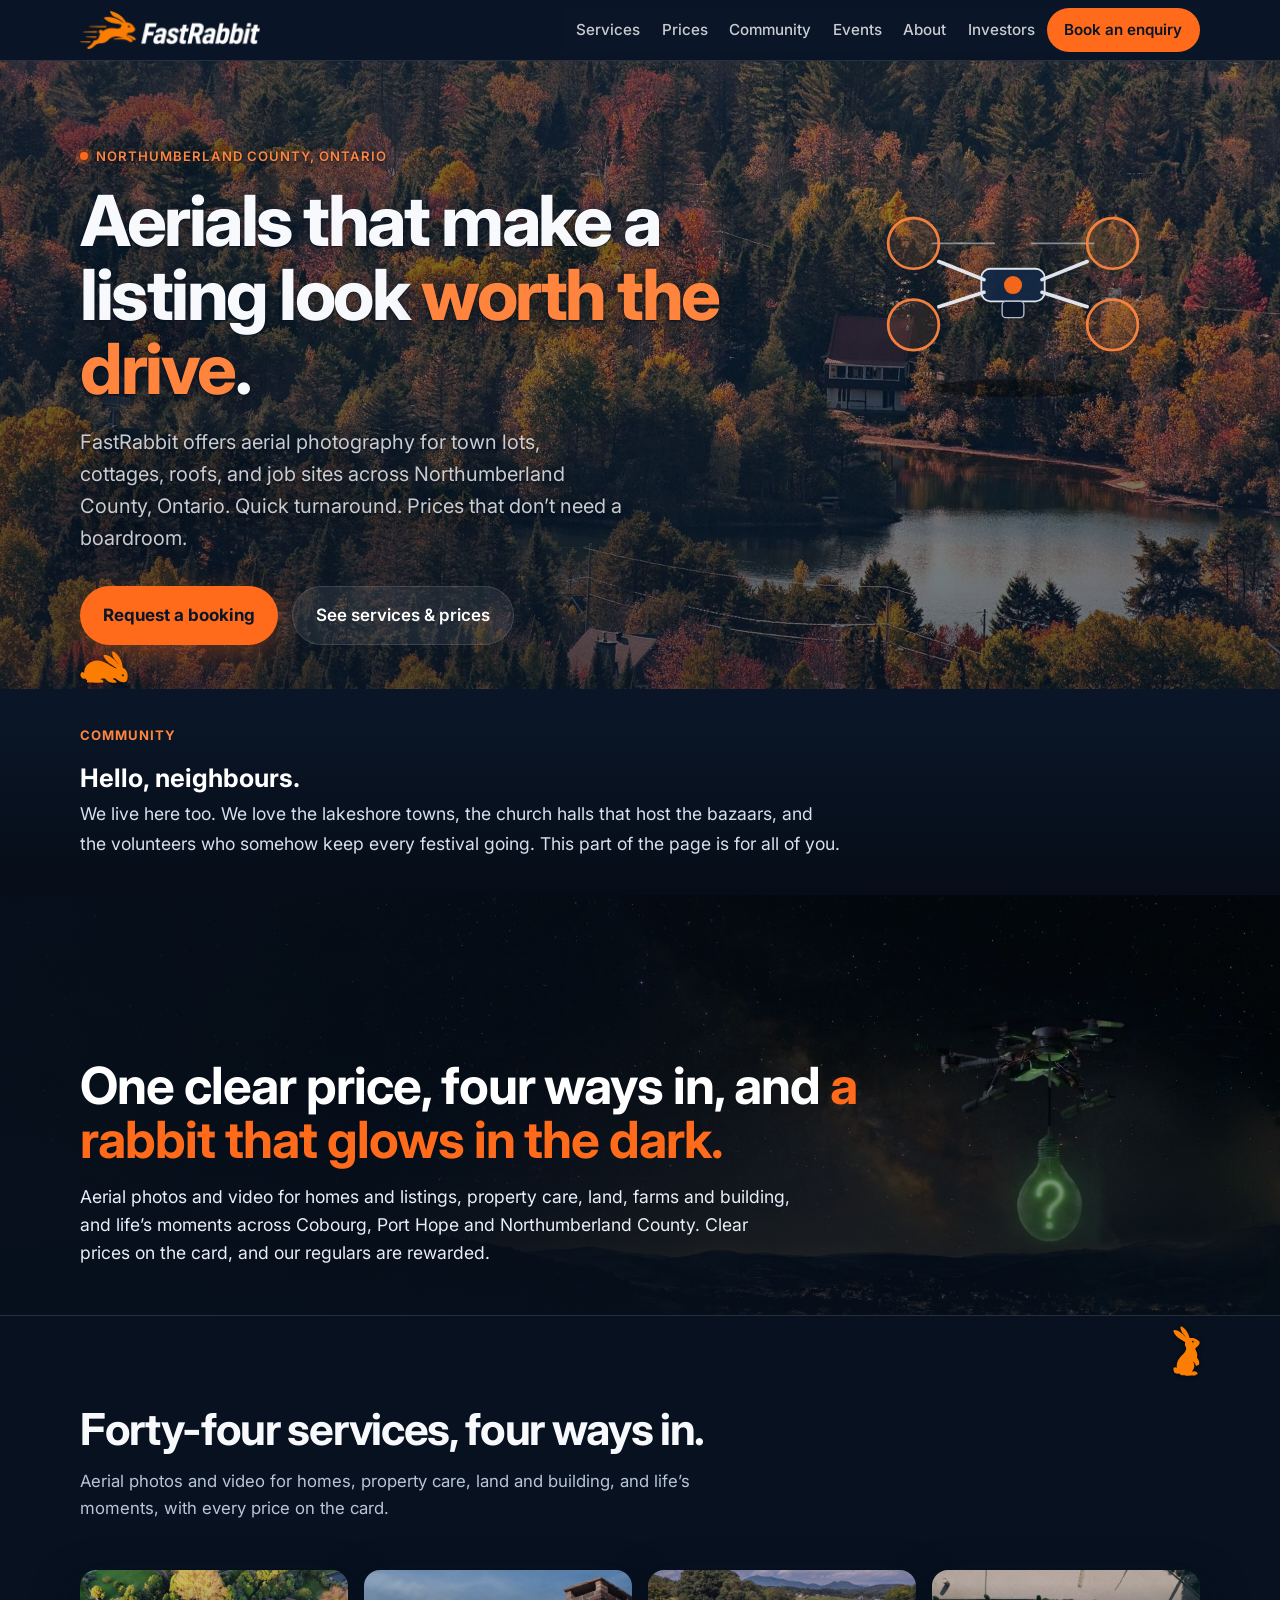
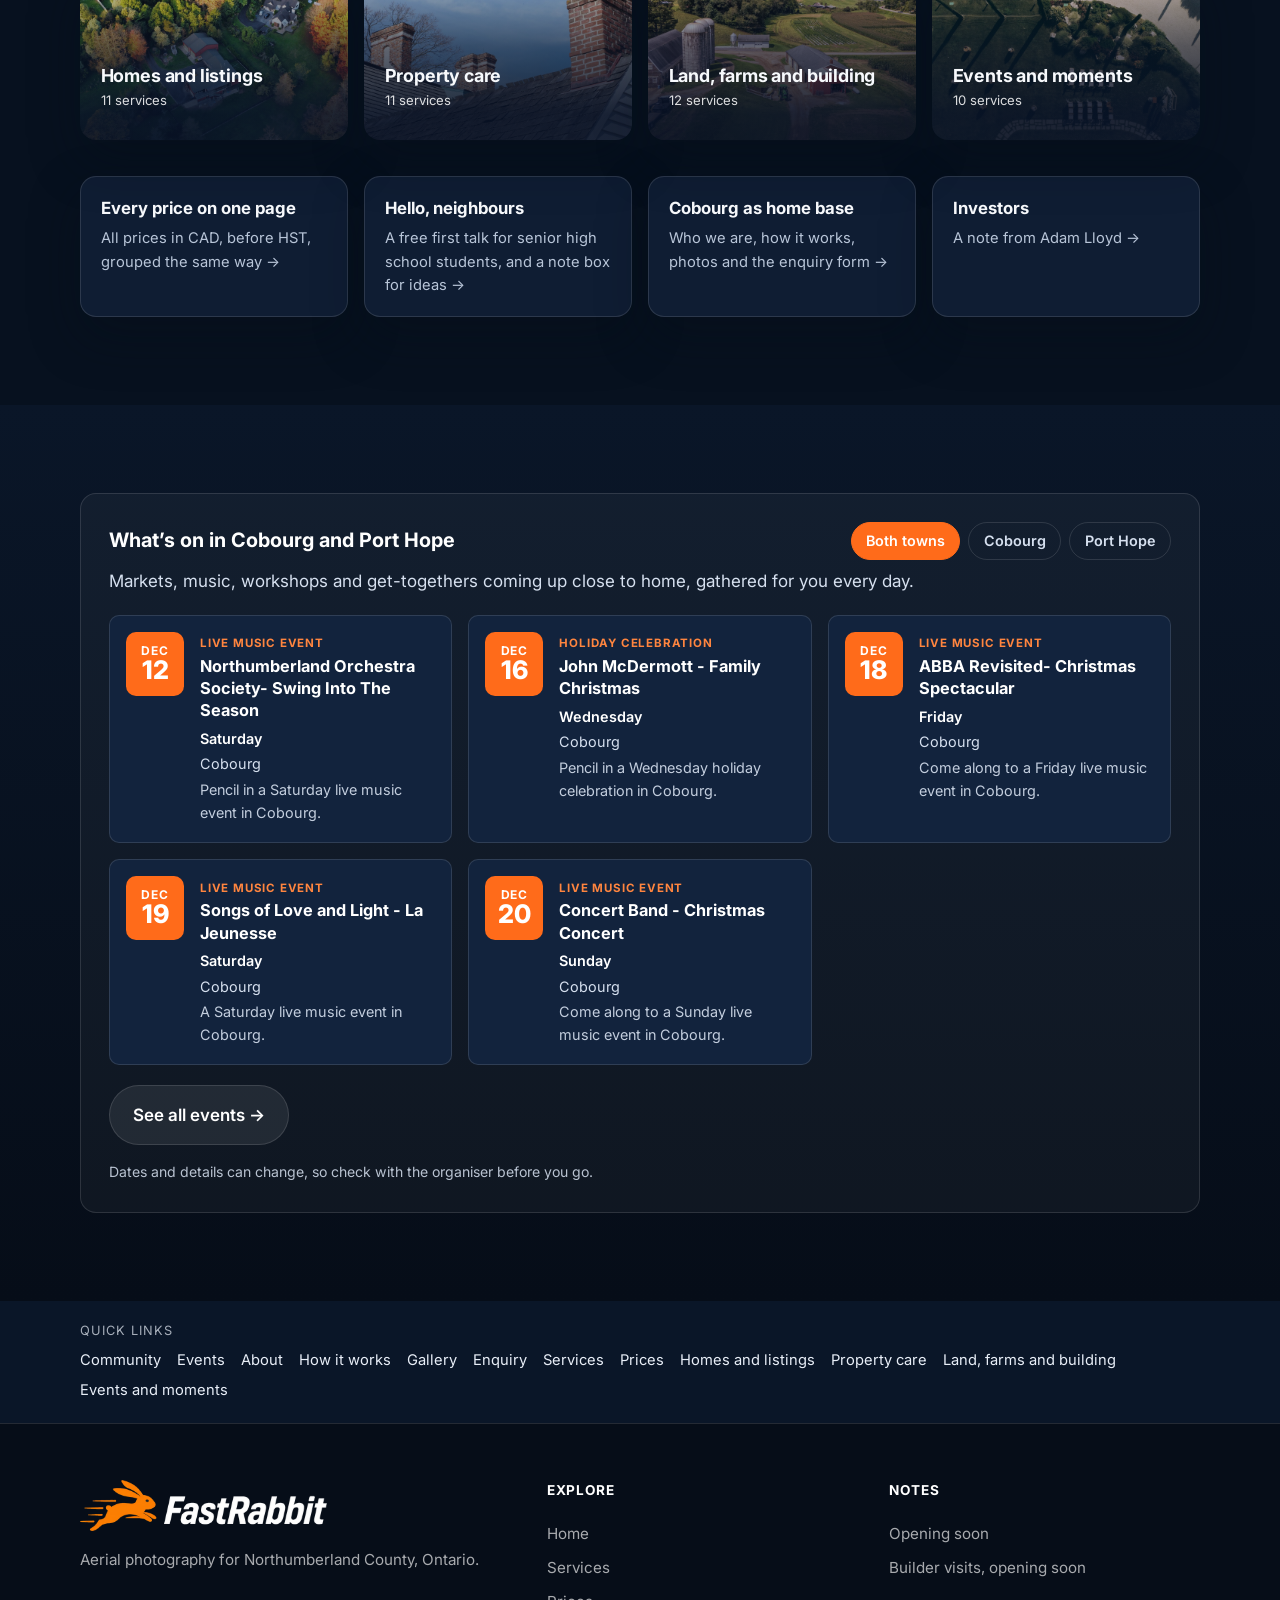
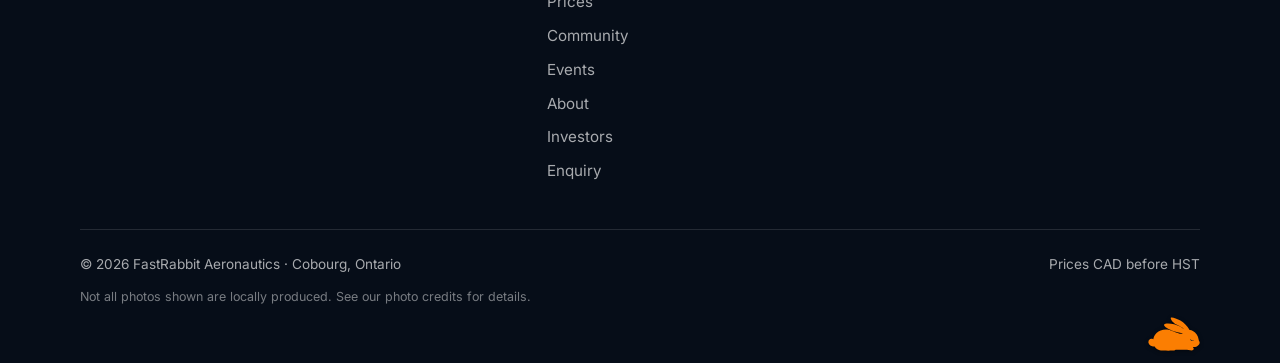
==== commit d27bafc8: "Preview: quiet grazing, sniffing and sleeping rabbits; hero shows the cottage on phones; dotted bran" ====
--- a/index.html
+++ b/index.html
@@ -42,13 +42,9 @@
     <!-- HERO -->
     <section class="hero" aria-label="Introduction">
       <div class="hero-art" aria-hidden="true">
-        <img src="assets/img/hero-autumn-lake.jpg" alt="Sunny aerial view of a lake cottage tucked into blazing autumn maples and pines." width="1920" height="1080">
-      </div>
-      <div class="hero-rabbits" aria-hidden="true">
-        <span class="hero-rabbit hero-rabbit-1"><img src="assets/img/rabbit-mark.svg" alt="" width="64" height="44"></span>
-        <span class="hero-rabbit hero-rabbit-2"><img src="assets/img/rabbit-mark.svg" alt="" width="64" height="44"></span>
-        <span class="hero-rabbit hero-rabbit-3"><img src="assets/img/rabbit-mark.svg" alt="" width="64" height="44"></span>
-      </div>
+        <img src="assets/img/hero-autumn-lake-enhanced.jpg" alt="Sunny aerial view of a lake cottage tucked into blazing autumn maples and pines." width="1920" height="1080">
+      </div>
+      <span class="rabbit-quiet rabbit-graze" aria-hidden="true"><img src="assets/img/rabbit-graze.svg" alt="" width="48" height="32"></span>
       <div class="container hero-content">
         <p class="eyebrow">Northumberland County, Ontario</p>
         <h1>Aerials that make a listing look <span>worth the drive</span>.</h1>
@@ -100,6 +96,7 @@
 
     <!-- HOME HIGHLIGHTS -->
     <section class="section section-alt home-highlights" aria-labelledby="highlights-heading">
+      <span class="rabbit-quiet rabbit-sniff" aria-hidden="true"><img src="assets/img/rabbit-sniff.svg" alt="" width="27" height="48"></span>
       <div class="container">
         <div class="section-head">
           <h2 id="highlights-heading">Forty-four services, four ways in.</h2>
@@ -177,6 +174,7 @@
   </main>
 
   <footer class="site-footer">
+    <span class="rabbit-quiet rabbit-sleep" aria-hidden="true"><img src="assets/img/rabbit-sleep.svg" alt="" width="52" height="34"></span>
     <div class="container">
       <div class="footer-grid">
         <div class="footer-brand">
--- a/assets/css/styles.css
+++ b/assets/css/styles.css
@@ -204,7 +204,7 @@
   width: 100%;
   height: 100%;
   object-fit: cover;
-  object-position: 58% 42%;
+  object-position: 64% 42%;
   display: block;
 }
 
--- a/assets/css/split.css
+++ b/assets/css/split.css
@@ -30,11 +30,8 @@
 details.svc-group { border-bottom: 1px solid rgba(255,255,255,0.08); }
 details.svc-group > summary { list-style: none; cursor: pointer; display: block; }
 details.svc-group > summary::-webkit-details-marker { display: none; }
-details.svc-group > summary .container { position: relative; padding-right: 3.5rem; }
-.svc-group-cue { position: absolute; right: 1rem; top: 50%; width: 2.25rem; height: 2.25rem; margin-top: -1.125rem; border-radius: 50%; border: 2px solid currentColor; opacity: 0.85; }
-.svc-group-cue::before, .svc-group-cue::after { content: ""; position: absolute; left: 50%; top: 50%; width: 0.9rem; height: 2px; margin: -1px 0 0 -0.45rem; background: currentColor; }
-.svc-group-cue::after { transform: rotate(90deg); transition: transform .2s; }
-details[open] > summary .svc-group-cue::after { transform: rotate(0deg); }
+details.svc-group > summary .container { position: relative; }
+/* group cue: see "Services branch" at the end of this file (three orange dots, 21 Nov 2026) */
 details.svc-group > summary:focus-visible { outline: 3px solid #ff853f; outline-offset: -3px; }
 details.svc-group > summary.group-band { padding-top: 2rem; padding-bottom: 2rem; }
 .group-tools { display: flex; justify-content: flex-end; margin-bottom: 0.75rem; }
@@ -98,11 +95,12 @@
 
 /* —— Lighter hero fade and phone fit (12 Nov 2026, 8:43 PM) —— */
 /* Old fade (v14): 90deg 0.92 / 0.80 / 0.62 / 0.70 and 180deg 0.45 / 0.20 / 0.85.
-   New fade: about 28% less opacity, so the hero animation is easier to see. */
+   12 Nov fade: about 28% less opacity: 90deg 0.66 / 0.58 / 0.45 / 0.50 and 180deg 0.32 / 0.14 / 0.61.
+   21 Nov fade (below): about 25% less again, so the cottage, trees and water read through. */
 .hero-art::after {
   background:
-    linear-gradient(90deg, rgba(10, 22, 40, 0.66) 0%, rgba(10, 22, 40, 0.58) 40%, rgba(10, 22, 40, 0.45) 70%, rgba(10, 22, 40, 0.50) 100%),
-    linear-gradient(180deg, rgba(10, 22, 40, 0.32) 0%, rgba(10, 22, 40, 0.14) 40%, rgba(10, 22, 40, 0.61) 100%);
+    linear-gradient(90deg, rgba(10, 22, 40, 0.50) 0%, rgba(10, 22, 40, 0.44) 40%, rgba(10, 22, 40, 0.34) 70%, rgba(10, 22, 40, 0.38) 100%),
+    linear-gradient(180deg, rgba(10, 22, 40, 0.24) 0%, rgba(10, 22, 40, 0.11) 40%, rgba(10, 22, 40, 0.46) 100%);
 }
 /* Phones: smaller in-flow animation after the lead, before the buttons. Desktop unchanged. */
 @media (min-width: 720px) {
@@ -202,25 +200,124 @@
   .hero-content { padding-bottom: 2.25rem; }
 }
 
-/* —— Hero rabbits (21 Nov 2026): the logo's own rabbit, at logo size, bounding across the foot of the hero —— */
-.hero-rabbits { position: absolute; inset: auto 0 0 0; height: 110px; overflow: hidden; pointer-events: none; z-index: 0; }
-.hero-rabbit { position: absolute; left: 0; bottom: 14px; width: 64px; transform: translateX(-140px); animation: rabbit-run 15s linear infinite; }
-.hero-rabbit img { display: block; width: 100%; height: auto; filter: drop-shadow(0 2px 4px rgba(0,0,0,0.5)); animation: rabbit-hop 0.62s ease-in-out infinite; transform-origin: 50% 90%; }
-.hero-rabbit-2 { animation-delay: 1.3s; }
-.hero-rabbit-2 img { animation-delay: -0.2s; }
-.hero-rabbit-3 { animation-delay: 3.1s; }
-.hero-rabbit-3 img { animation-delay: -0.4s; }
-@keyframes rabbit-run {
-  0%   { transform: translateX(-140px); }
-  50%  { transform: translateX(calc(100vw + 40px)); }
-  100% { transform: translateX(calc(100vw + 40px)); }
-}
-@keyframes rabbit-hop {
-  0%, 100% { transform: translateY(0) rotate(0deg); }
-  45%      { transform: translateY(-22px) rotate(-7deg); }
-  70%      { transform: translateY(-8px) rotate(4deg); }
-}
-@media (max-width: 720px) {
-  .hero-rabbit { width: 52px; bottom: 10px; }
-}
-@media (prefers-reduced-motion: reduce) { .hero-rabbits { display: none; } }
+/* —— Hero (21 Nov 2026): enhanced photo, cottage and window kept in view on phones —— */
+/* Desktop object-position is in styles.css (.hero-art img). Phones (360–390 px wide) need the frame
+   pushed further right so the cottage and its window sit inside the screen, not past the edge, and the
+   photo drawn 30% taller (top-anchored) so the window lands just under the intro text, beside the drone. */
+@media (max-width: 720px) {
+  .hero-art img { height: 130%; object-position: 66% 0%; }
+}
+/* the lighter fade lets more photo through, so the orange words get a slightly wider dark halo */
+.hero h1 span { text-shadow: 0 1px 2px rgba(7, 17, 31, 0.9), 0 2px 16px rgba(7, 17, 31, 0.6), 0 0 28px rgba(7, 17, 31, 0.5); }
+
+/* —— Quiet rabbits (21 Nov 2026): three small logo-style rabbits, grazing, sniffing and sleeping —— */
+.rabbit-quiet { position: absolute; z-index: 1; display: block; pointer-events: none; line-height: 0; }
+.rabbit-quiet img { display: block; width: 100%; height: auto; filter: drop-shadow(0 1px 2px rgba(0,0,0,0.45)); }
+/* grazer: hero, bottom-left, in the padding under the buttons */
+.rabbit-graze { left: max(10px, calc((100% - min(100% - 2.5rem, var(--max, 1120px))) / 2)); bottom: 6px; width: 48px; }
+.rabbit-graze img { transform-origin: 18% 92%; animation: rabbit-graze 6s ease-in-out infinite; }
+@keyframes rabbit-graze {
+  0%, 62%, 100% { transform: rotate(0deg); }
+  70%           { transform: rotate(4deg); }
+  76%           { transform: rotate(1.5deg); }
+  82%           { transform: rotate(4deg); }
+  90%           { transform: rotate(0deg); }
+}
+/* sniffer: top-right edge of the home highlights section, in its top padding */
+.home-highlights { position: relative; }
+.rabbit-sniff { right: max(12px, calc((100% - min(100% - 2.5rem, var(--max, 1120px))) / 2)); top: 10px; width: 27px; }
+.rabbit-sniff img { transform-origin: 40% 100%; animation: rabbit-sniff 4.5s ease-in-out infinite; }
+@keyframes rabbit-sniff {
+  0%, 80%, 100% { transform: rotate(0deg) translateY(0); }
+  84%           { transform: rotate(-2deg) translateY(-1px); }
+  88%           { transform: rotate(0.5deg) translateY(0); }
+  92%           { transform: rotate(-2deg) translateY(-1px); }
+}
+/* sleeper: bottom-right corner of the footer, under the fine print */
+.site-footer { position: relative; padding-bottom: 3.5rem; }
+.rabbit-sleep { right: max(12px, calc((100% - min(100% - 2.5rem, var(--max, 1120px))) / 2)); bottom: 12px; width: 52px; }
+.rabbit-sleep img { transform-origin: 50% 100%; animation: rabbit-breathe 4.6s ease-in-out infinite; }
+@keyframes rabbit-breathe {
+  0%, 100% { transform: scale(1, 1); }
+  50%      { transform: scale(1.02, 1.045); }
+}
+@media (max-width: 720px) {
+  .rabbit-graze { width: 42px; bottom: 4px; }
+  .rabbit-sleep { width: 46px; }
+}
+@media (prefers-reduced-motion: reduce) {
+  .rabbit-quiet img { animation: none; }
+}
+
+/* —— Services branch (21 Nov 2026): three orange dots when closed; a dotted branch with a leaf tick per item when open —— */
+.svc-group-cue { display: none; }
+details.svc-group > summary h2::after, details.price-group > summary > span:first-child::after {
+  content: ""; display: inline-block; vertical-align: middle; width: 34px; height: 10px; margin: -0.12em 0 0 0.6rem;
+  background: radial-gradient(circle, #ff6b1a 0 3.2px, transparent 3.8px) 0 50% / 12px 10px repeat-x;
+  transform-origin: 50% 50%; transition: transform .25s ease;
+}
+details.svc-group:not([open]) > summary:hover h2::after,
+details.svc-group:not([open]) > summary:focus-visible h2::after,
+details.price-group:not([open]) > summary:hover > span:first-child::after,
+details.price-group:not([open]) > summary:focus-visible > span:first-child::after { transform: translateX(4px); }
+details.svc-group[open] > summary h2::after,
+details.price-group[open] > summary > span:first-child::after { transform: rotate(90deg); }
+details.price-group > summary { list-style: none; }
+details.price-group > summary::-webkit-details-marker { display: none; }
+
+details.svc-group > summary { position: relative; }
+/* geometry: --gut is the page gutter, --bx the line's left edge just inside it, --pad extra room on narrow screens */
+details.svc-group {
+  --gut: calc((100% - min(100% - 2.5rem, var(--max, 1120px))) / 2);
+  --pad: 0px;
+  --bx: max(6px, calc(var(--gut) - 22px));
+}
+@media (max-width: 1180px) {
+  details.svc-group { --pad: 0.75rem; }
+  details.svc-group > summary .container, details.svc-group > section > .container { padding-left: var(--pad); }
+}
+details.svc-group[open] > summary::after, details.svc-group[open] > section.service-detail::before, details.price-group[open] .pricing-table-wrap::before {
+  content: ""; position: absolute; width: 6px;
+  background: radial-gradient(circle, #ff6b1a 0 2.4px, transparent 2.9px) 50% 0 / 6px 10px repeat-y;
+}
+details.svc-group[open] > summary::before, details.svc-group[open] > section.service-detail::after, details.price-group[open] tbody td:first-child::before {
+  content: ""; position: absolute; height: 6px;
+  background: radial-gradient(circle, #ff6b1a 0 2.4px, transparent 2.9px) 0 50% / 9px 6px repeat-x;
+}
+/* root: a tick to the group heading (groups.js sets --root to the heading's middle), then the stem down */
+details.svc-group[open] > summary::after { left: var(--bx); top: calc(var(--root, 55%) - 3px); bottom: 0; }
+details.svc-group[open] > summary::before { left: calc(var(--bx) + 7px); top: calc(var(--root, 55%) - 3px); width: calc(var(--gut) + var(--pad) - var(--bx) - 10px); }
+/* leaves: the line runs down each service, with a tick to its first label; it stops at the last one */
+details.svc-group[open] > section { position: relative; }
+details.svc-group[open] > section.service-detail::before { left: var(--bx); top: 0; bottom: 0; }
+details.svc-group[open] > section.service-detail:nth-last-of-type(2)::before { bottom: auto; height: calc(3.5rem + 16px); }
+details.svc-group[open] > section.service-detail::after { left: calc(var(--bx) + 7px); top: calc(3.5rem + 13px); width: calc(var(--gut) + var(--pad) - var(--bx) - 10px); }
+@media (max-width: 720px) {
+  details.svc-group[open] > section.service-detail::after { top: calc(4rem + 13px); }
+  details.svc-group[open] > section.service-detail:nth-last-of-type(2)::before { height: calc(4rem + 16px); }
+}
+
+/* prices: the same branch down the left of the open table, a tick to each row */
+details.price-group[open] .pricing-table-wrap { position: relative; padding-left: 1.4rem; }
+details.price-group[open] .pricing-table-wrap::before { left: 0.45rem; top: 0; bottom: 1.6rem; }
+details.price-group[open] tbody td:first-child { position: relative; }
+details.price-group[open] tbody td:first-child::before { left: calc(-0.95rem + 7px); width: calc(2.1rem - 11px); top: 1.2rem; }
+@media (max-width: 560px) {
+  details.price-group[open] tbody td:first-child::before { left: calc(-1.85rem + 7px); width: calc(1.85rem - 11px); top: 0.5rem; }
+}
+
+/* the dots form fast and in order when a group opens (groups.js adds .branch-in and numbers items with --i) */
+details.branch-in > summary::before { animation: branch-leaf 80ms steps(2, end) both; }
+details.branch-in > summary::after { animation: branch-down 110ms steps(4, end) both; animation-delay: 60ms; }
+details.branch-in > section.service-detail::before { animation: branch-down 170ms steps(9, end) both; animation-delay: calc(140ms + var(--i, 0) * 28ms); }
+details.branch-in > section.service-detail::after { animation: branch-leaf 80ms steps(3, end) both; animation-delay: calc(190ms + var(--i, 0) * 28ms); }
+details.branch-in .pricing-table-wrap::before { animation: branch-down 300ms steps(16, end) both; animation-delay: 40ms; }
+details.branch-in tbody td:first-child::before { animation: branch-leaf 80ms steps(3, end) both; animation-delay: calc(80ms + var(--i, 0) * 30ms); }
+@keyframes branch-down { from { clip-path: inset(0 0 100% 0); } to { clip-path: inset(0 0 0 0); } }
+@keyframes branch-leaf { from { clip-path: inset(0 100% 0 0); } to { clip-path: inset(0 0 0 0); } }
+@media (prefers-reduced-motion: reduce) {
+  details.branch-in > summary::before, details.branch-in > summary::after,
+  details.branch-in > section.service-detail::before, details.branch-in > section.service-detail::after,
+  details.branch-in .pricing-table-wrap::before, details.branch-in tbody td:first-child::before { animation: none; }
+  details.svc-group > summary h2::after, details.price-group > summary > span:first-child::after { transition: none; }
+}
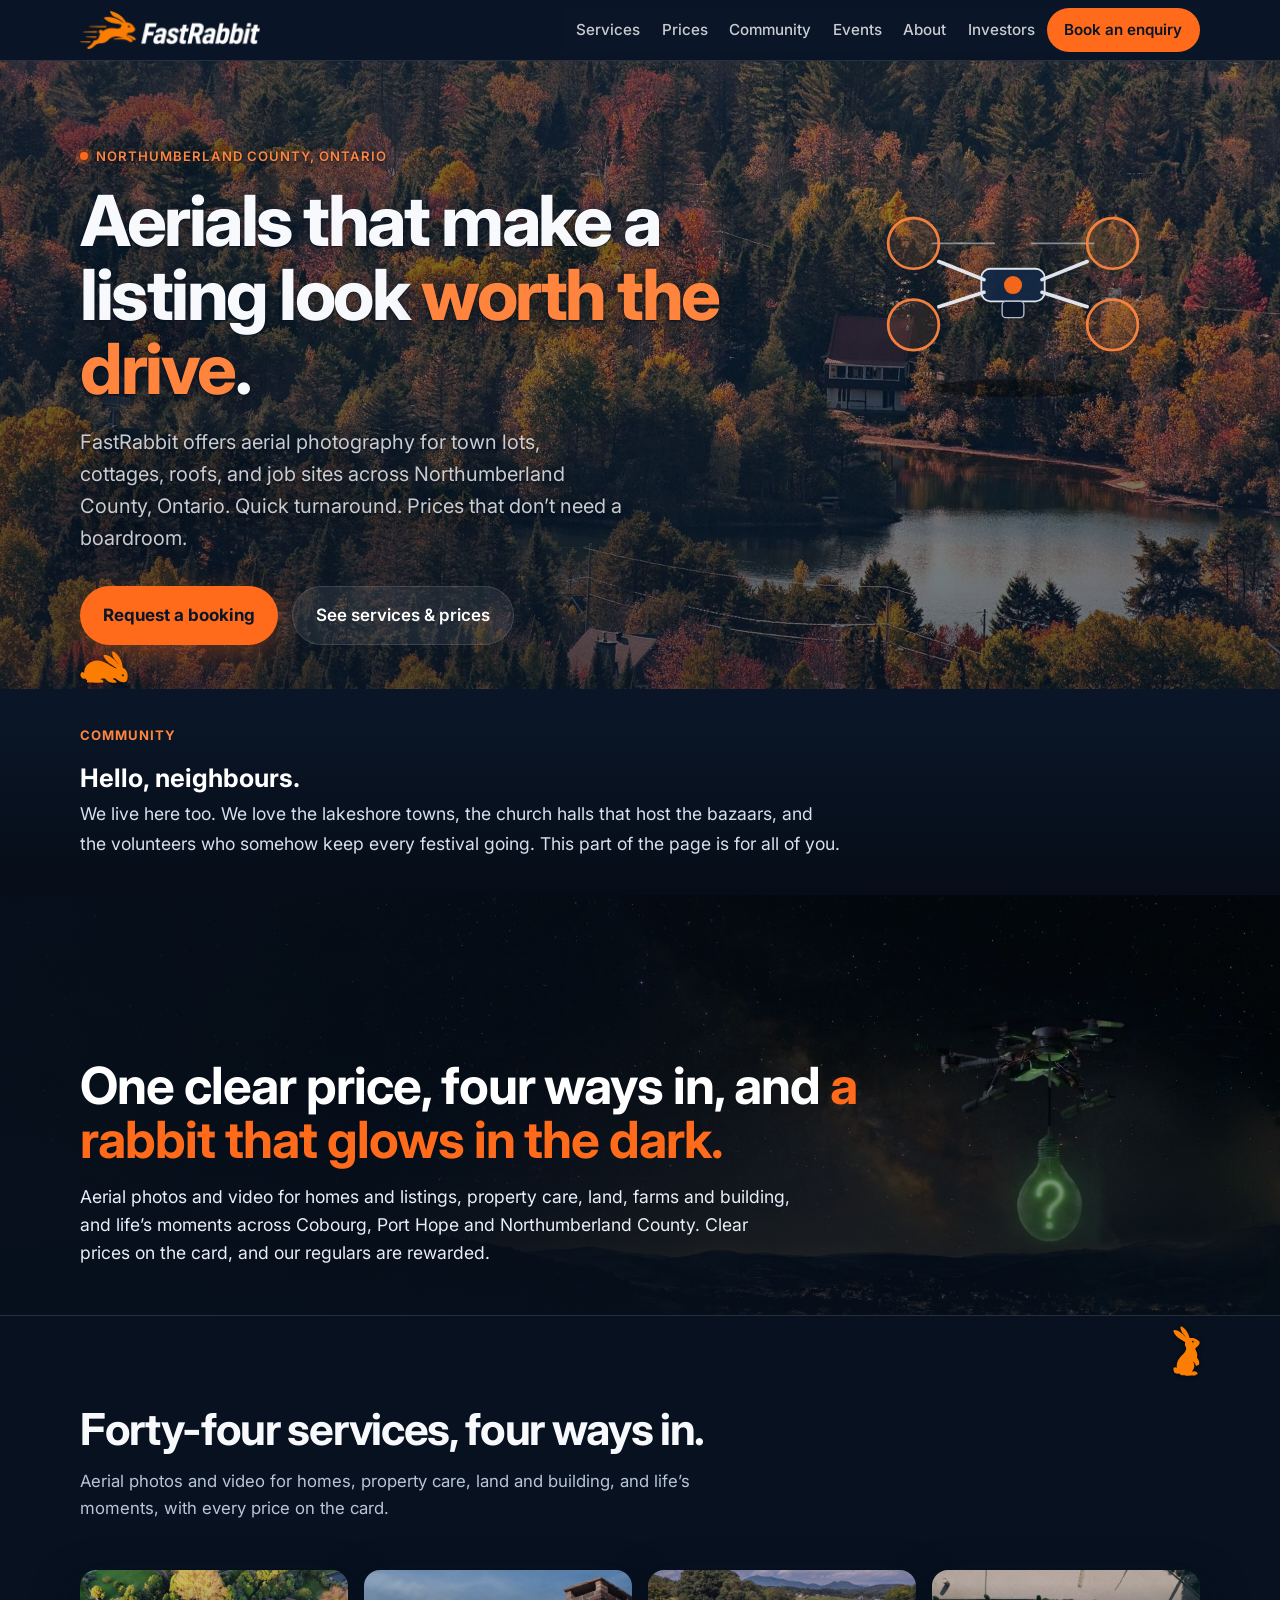
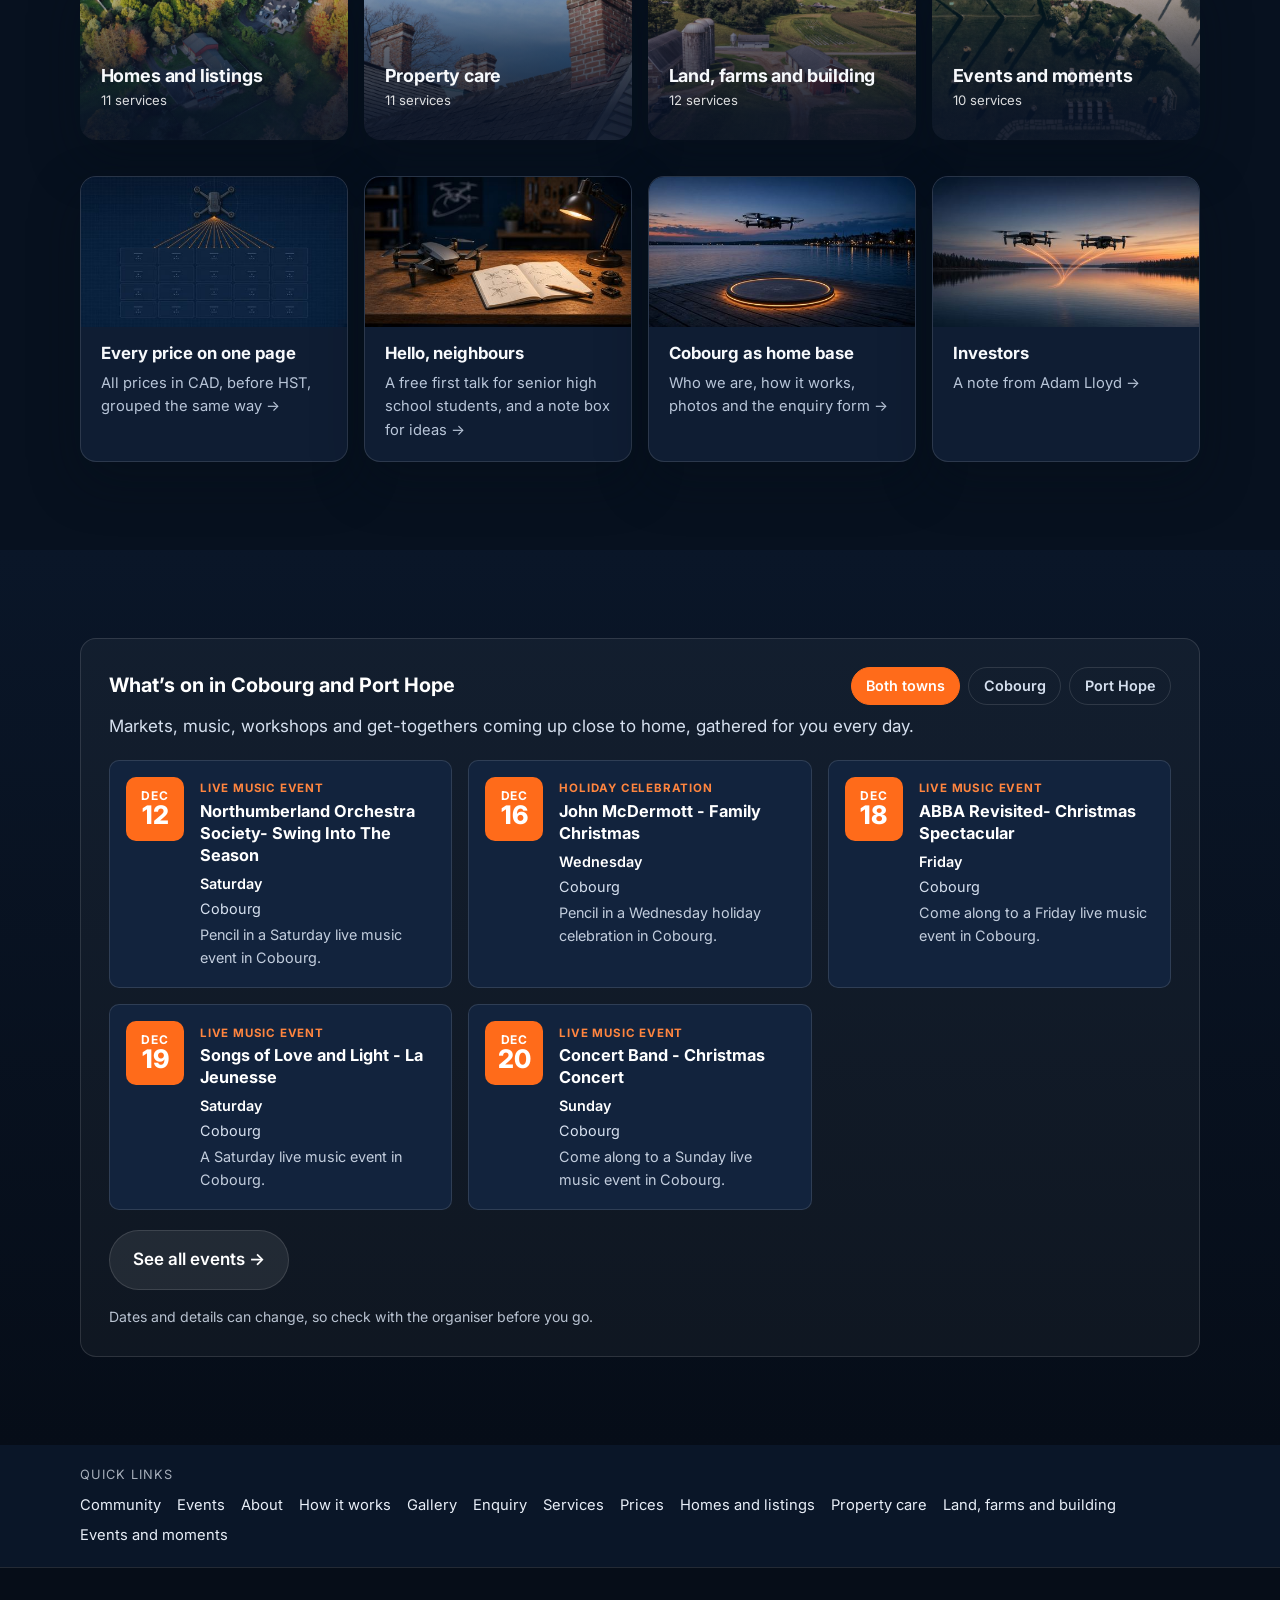
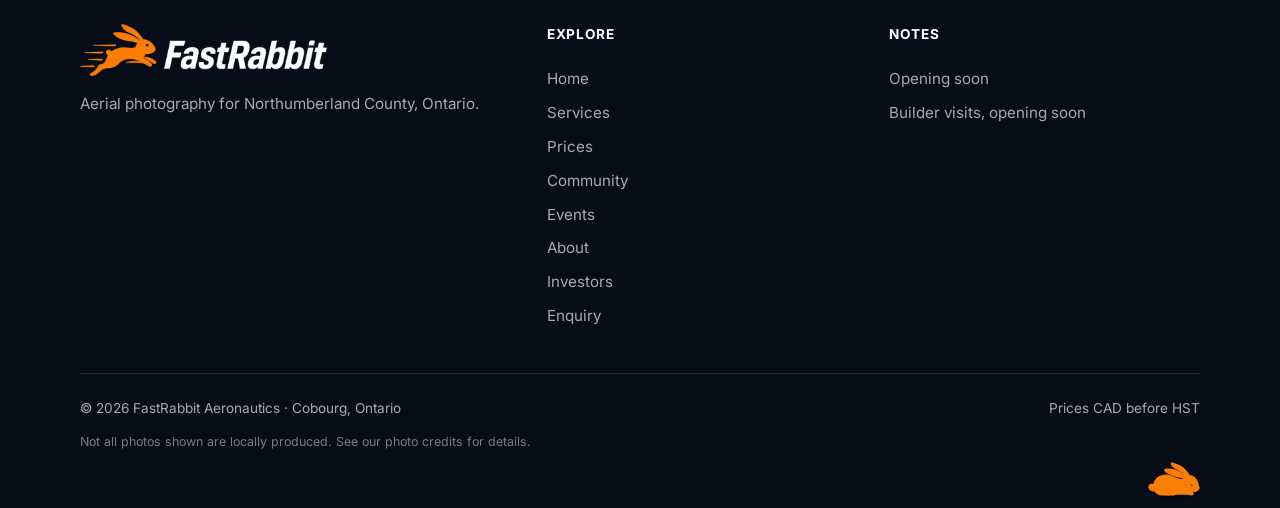
==== commit 5d3bf9a6: "Preview: art on the four home link cards, with photo credits rows Picked art 1b-4b as 16:9 pictures " ====
--- a/index.html
+++ b/index.html
@@ -121,10 +121,10 @@
           </a>
         </nav>
         <div class="link-cards home-cards">
-          <a class="link-card" href="prices.html"><strong>Every price on one page</strong><span>All prices in CAD, before HST, grouped the same way →</span></a>
-          <a class="link-card" href="community.html"><strong>Hello, neighbours</strong><span>A free first talk for senior high school students, and a note box for ideas →</span></a>
-          <a class="link-card" href="about.html"><strong>Cobourg as home base</strong><span>Who we are, how it works, photos and the enquiry form →</span></a>
-          <a class="link-card" href="investors.html"><strong>Investors</strong><span>A note from Adam Lloyd →</span></a>
+          <a class="link-card has-art" href="prices.html"><span class="card-art card-art-prices"><img src="assets/img/card-prices.jpg" srcset="assets/img/card-prices-480.jpg 480w, assets/img/card-prices.jpg 960w" sizes="(max-width: 560px) calc(100vw - 2.5rem), (max-width: 980px) calc(50vw - 1.75rem), 270px" width="960" height="540" alt="Blueprint-style drawing of a small aircraft fanning guide lines down to the rows of a price list" loading="lazy" decoding="async"></span><strong>Every price on one page</strong><span>All prices in CAD, before HST, grouped the same way →</span></a>
+          <a class="link-card has-art" href="community.html"><span class="card-art card-art-community"><img src="assets/img/card-community.jpg" srcset="assets/img/card-community-480.jpg 480w, assets/img/card-community.jpg 960w" sizes="(max-width: 560px) calc(100vw - 2.5rem), (max-width: 980px) calc(50vw - 1.75rem), 270px" width="960" height="540" alt="A small aircraft resting on a wooden workbench beside an open sketch notebook under a desk lamp" loading="lazy" decoding="async"></span><strong>Hello, neighbours</strong><span>A free first talk for senior high school students, and a note box for ideas →</span></a>
+          <a class="link-card has-art" href="about.html"><span class="card-art card-art-about"><img src="assets/img/card-about.jpg" srcset="assets/img/card-about-480.jpg 480w, assets/img/card-about.jpg 960w" sizes="(max-width: 560px) calc(100vw - 2.5rem), (max-width: 980px) calc(50vw - 1.75rem), 270px" width="960" height="540" alt="A small aircraft coming in to land on a softly lit pad at the end of a dock at dusk" loading="lazy" decoding="async"></span><strong>Cobourg as home base</strong><span>Who we are, how it works, photos and the enquiry form →</span></a>
+          <a class="link-card has-art" href="investors.html"><span class="card-art card-art-investors"><img src="assets/img/card-investors.jpg" srcset="assets/img/card-investors-480.jpg 480w, assets/img/card-investors.jpg 960w" sizes="(max-width: 560px) calc(100vw - 2.5rem), (max-width: 980px) calc(50vw - 1.75rem), 270px" width="960" height="540" alt="Two small aircraft flying in formation over a calm lake at sunset" loading="lazy" decoding="async"></span><strong>Investors</strong><span>A note from Adam Lloyd →</span></a>
         </div>
       </div>
     </section>
--- a/assets/css/split.css
+++ b/assets/css/split.css
@@ -321,3 +321,14 @@
   details.branch-in .pricing-table-wrap::before, details.branch-in tbody td:first-child::before { animation: none; }
   details.svc-group > summary h2::after, details.price-group > summary > span:first-child::after { transition: none; }
 }
+
+/* —— Home link cards with art (21 Nov 2026, 7:18 PM): 16:9 picture across the top of each card —— */
+.link-card.has-art { overflow: hidden; }
+.card-art { display: block; margin: -1.15rem -1.25rem 0.55rem; aspect-ratio: 16 / 9; background: #12233d; overflow: hidden; }
+.card-art img { display: block; width: 100%; height: 100%; object-fit: cover; object-position: 50% 50%; transition: transform .35s ease; }
+.card-art-prices img { object-position: 50% 30%; }
+.card-art-community img { object-position: 40% 55%; }
+.card-art-about img { object-position: 50% 45%; }
+.card-art-investors img { object-position: 55% 45%; }
+.link-card.has-art:hover .card-art img, .link-card.has-art:focus-visible .card-art img { transform: scale(1.03); }
+@media (prefers-reduced-motion: reduce) { .card-art img { transition: none; } .link-card.has-art:hover .card-art img { transform: none; } }
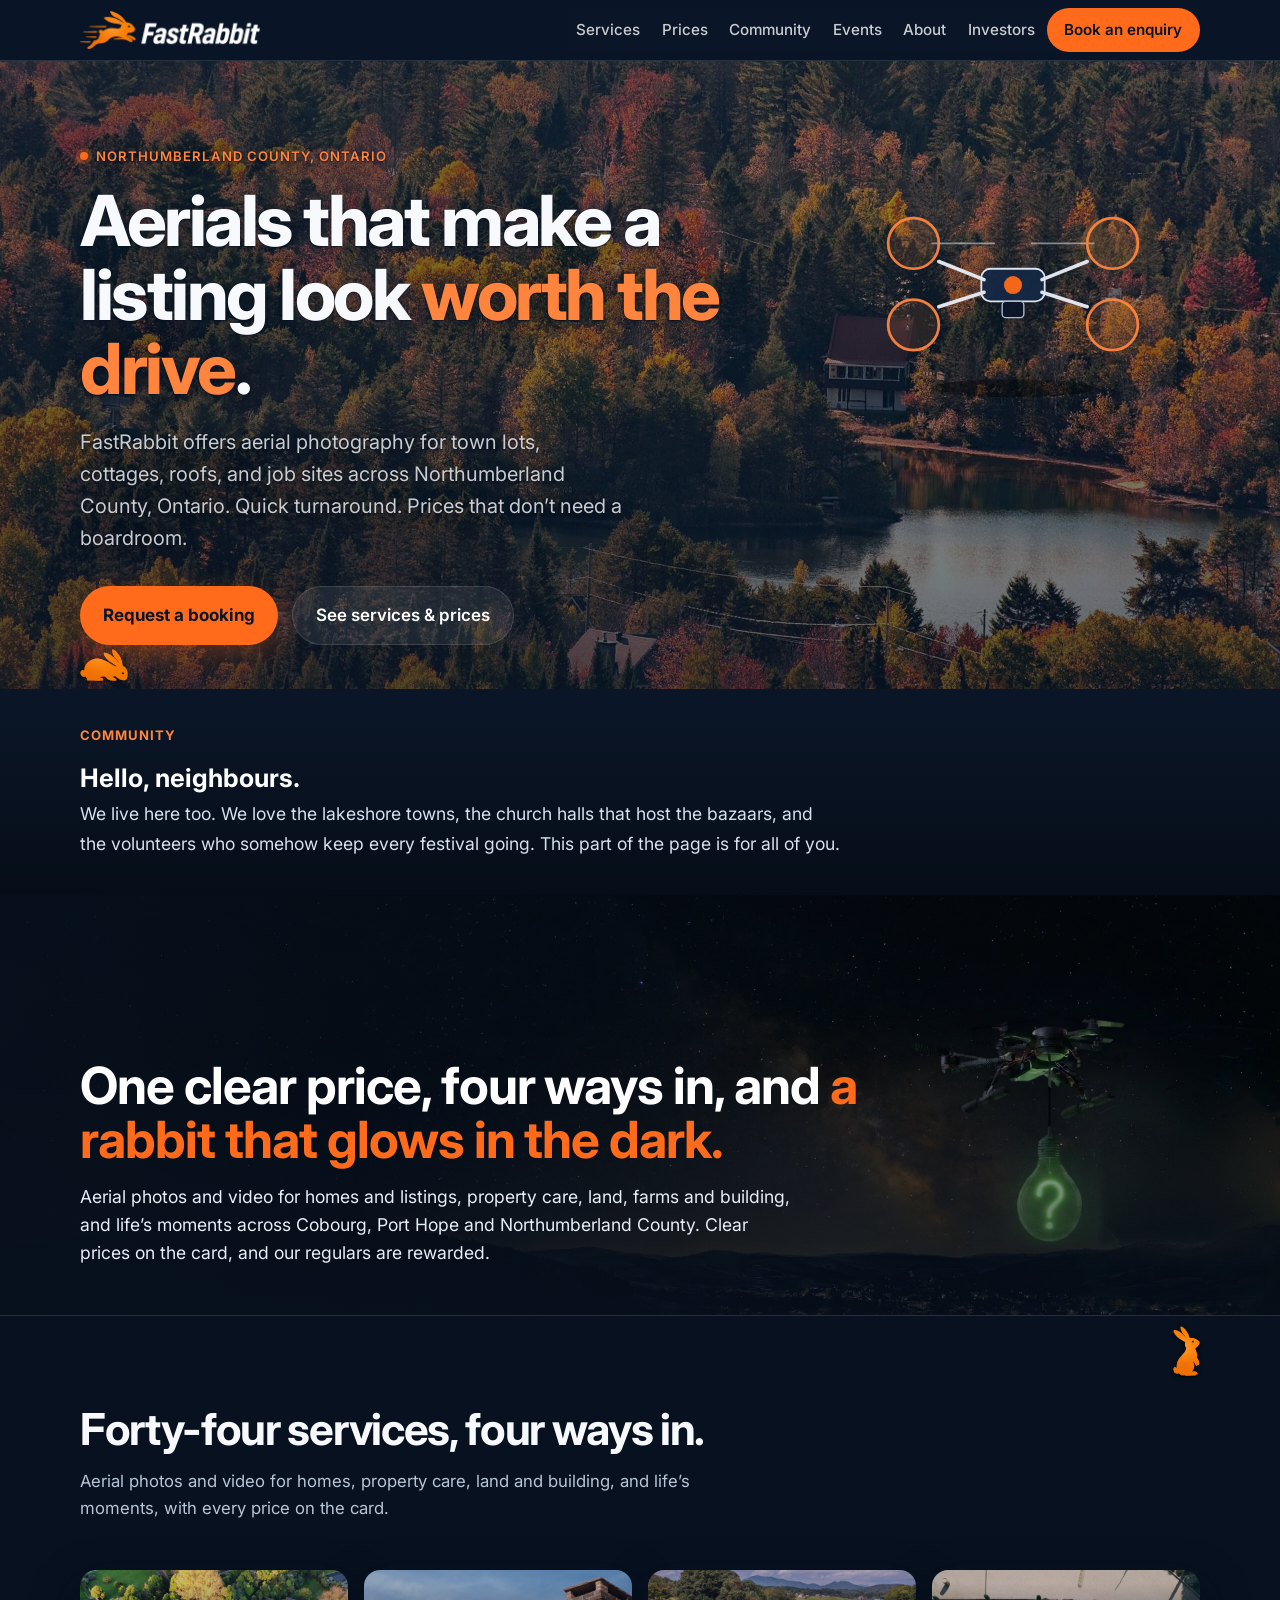
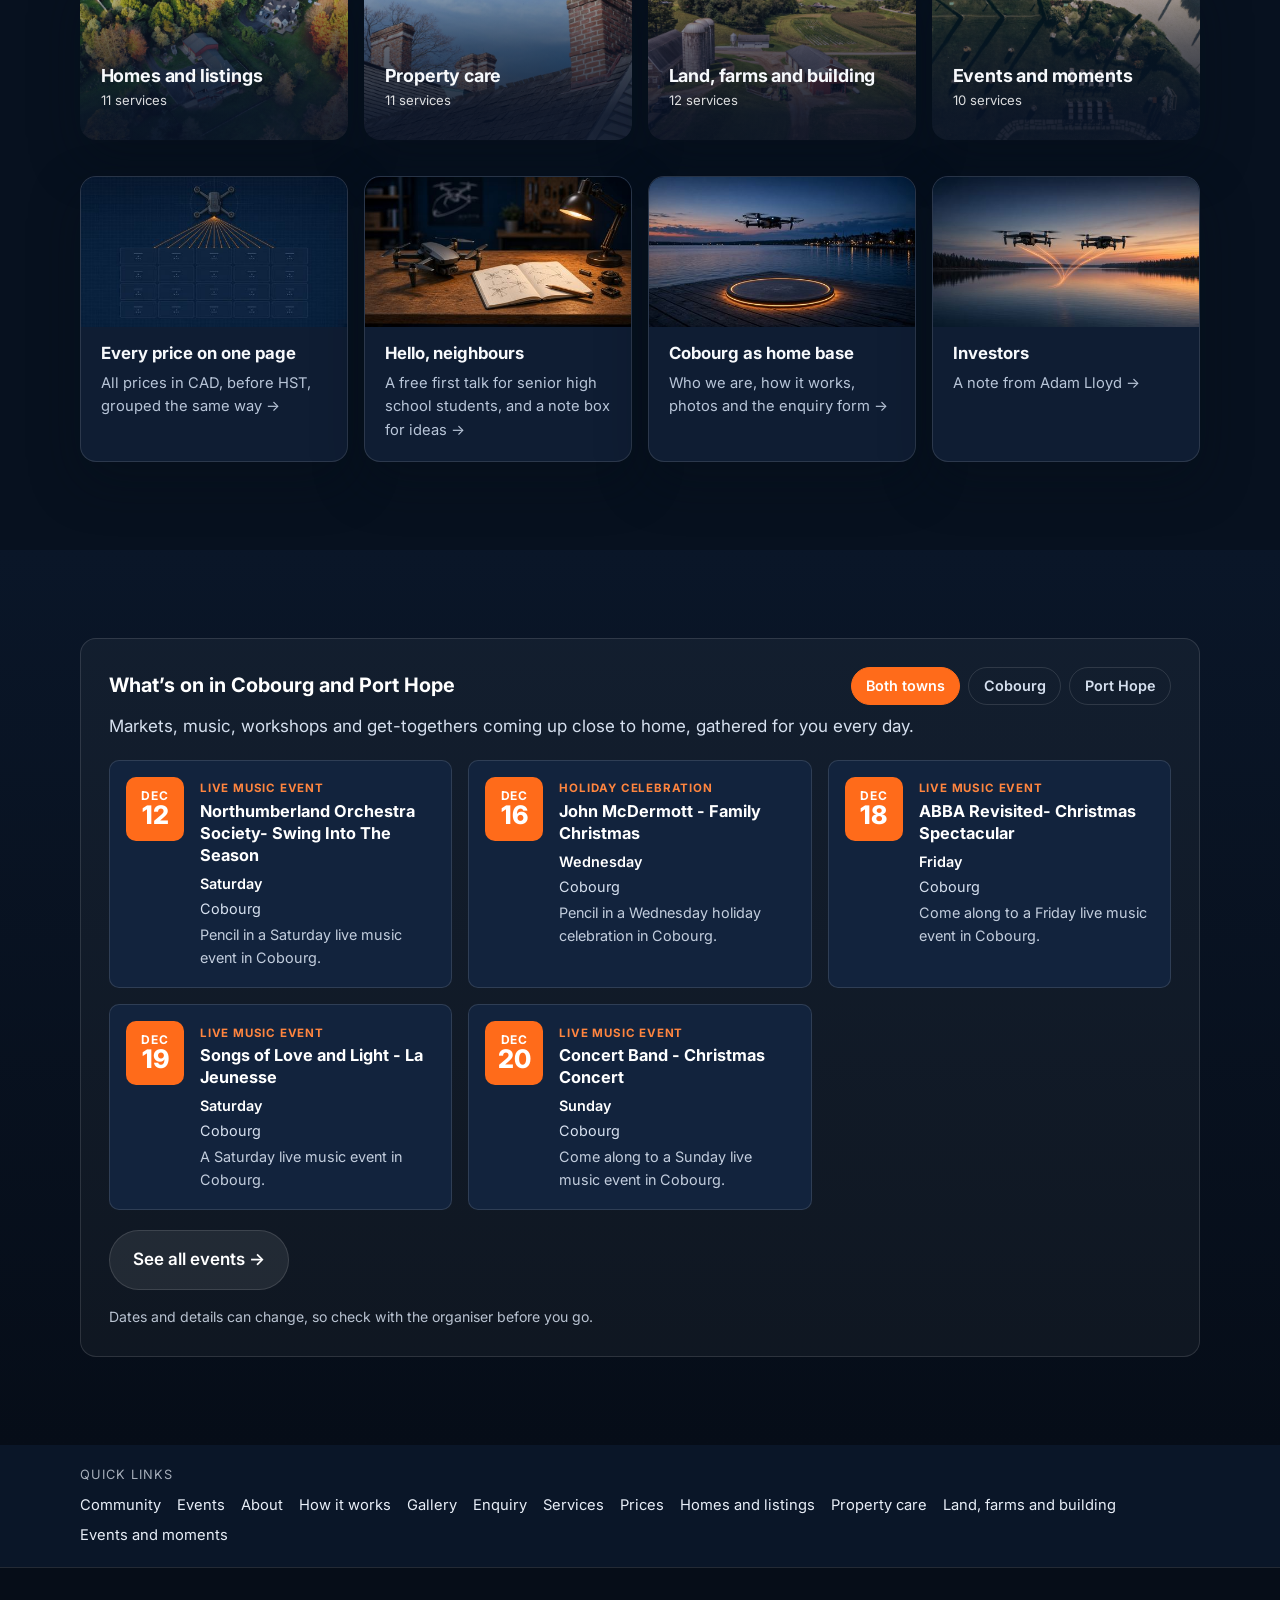
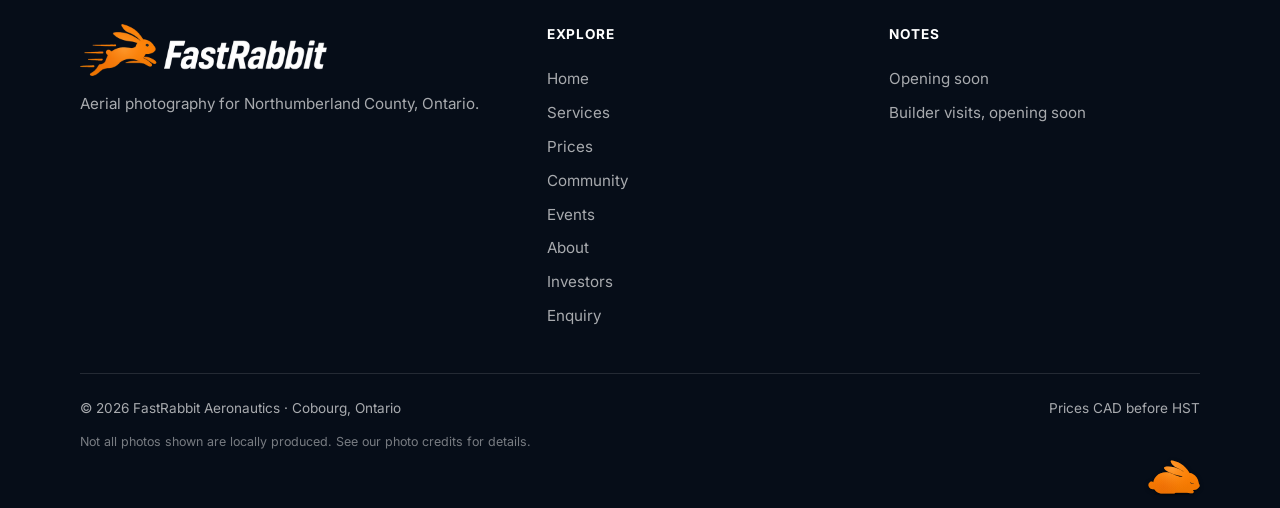
==== commit 11c8c8f3: "Preview: soft shading on the page rabbits and the header and footer logo rabbit Same #FB7E02 orange " ====
--- a/index.html
+++ b/index.html
@@ -23,7 +23,7 @@
   <header class="site-header">
     <div class="container nav">
                   <a class="logo" href="index.html" aria-label="FastRabbit home">
-        <img class="logo-banner" src="assets/img/logo.png" srcset="assets/img/logo.png 1x, assets/img/logo@2x.png 2x" width="220" height="45" alt="FastRabbit">
+        <img class="logo-banner" src="assets/img/logo-shaded.png" srcset="assets/img/logo-shaded.png 1x, assets/img/logo-shaded@2x.png 2x" width="220" height="45" alt="FastRabbit">
       </a>
       <button class="nav-toggle" type="button" aria-expanded="false" aria-controls="primary-nav" aria-label="Menu">Menu</button>
       <nav id="primary-nav" class="nav-links" aria-label="Primary">
@@ -44,7 +44,7 @@
       <div class="hero-art" aria-hidden="true">
         <img src="assets/img/hero-autumn-lake-enhanced.jpg" alt="Sunny aerial view of a lake cottage tucked into blazing autumn maples and pines." width="1920" height="1080">
       </div>
-      <span class="rabbit-quiet rabbit-graze" aria-hidden="true"><img src="assets/img/rabbit-graze.svg" alt="" width="48" height="32"></span>
+      <span class="rabbit-quiet rabbit-graze" aria-hidden="true"><img src="assets/img/rabbit-graze.svg" alt="" width="48" height="34"></span>
       <div class="container hero-content">
         <p class="eyebrow">Northumberland County, Ontario</p>
         <h1>Aerials that make a listing look <span>worth the drive</span>.</h1>
@@ -96,7 +96,7 @@
 
     <!-- HOME HIGHLIGHTS -->
     <section class="section section-alt home-highlights" aria-labelledby="highlights-heading">
-      <span class="rabbit-quiet rabbit-sniff" aria-hidden="true"><img src="assets/img/rabbit-sniff.svg" alt="" width="27" height="48"></span>
+      <span class="rabbit-quiet rabbit-sniff" aria-hidden="true"><img src="assets/img/rabbit-sniff.svg" alt="" width="27" height="52"></span>
       <div class="container">
         <div class="section-head">
           <h2 id="highlights-heading">Forty-four services, four ways in.</h2>
@@ -174,12 +174,12 @@
   </main>
 
   <footer class="site-footer">
-    <span class="rabbit-quiet rabbit-sleep" aria-hidden="true"><img src="assets/img/rabbit-sleep.svg" alt="" width="52" height="34"></span>
+    <span class="rabbit-quiet rabbit-sleep" aria-hidden="true"><img src="assets/img/rabbit-sleep.svg" alt="" width="52" height="37"></span>
     <div class="container">
       <div class="footer-grid">
         <div class="footer-brand">
                               <a class="logo" href="index.html">
-            <img class="logo-banner" src="assets/img/logo.png" srcset="assets/img/logo.png 1x, assets/img/logo@2x.png 2x" width="260" height="54" alt="FastRabbit">
+            <img class="logo-banner" src="assets/img/logo-shaded.png" srcset="assets/img/logo-shaded.png 1x, assets/img/logo-shaded@2x.png 2x" width="260" height="54" alt="FastRabbit">
           </a>
           <p>Aerial photography for Northumberland County, Ontario.</p>
         </div>
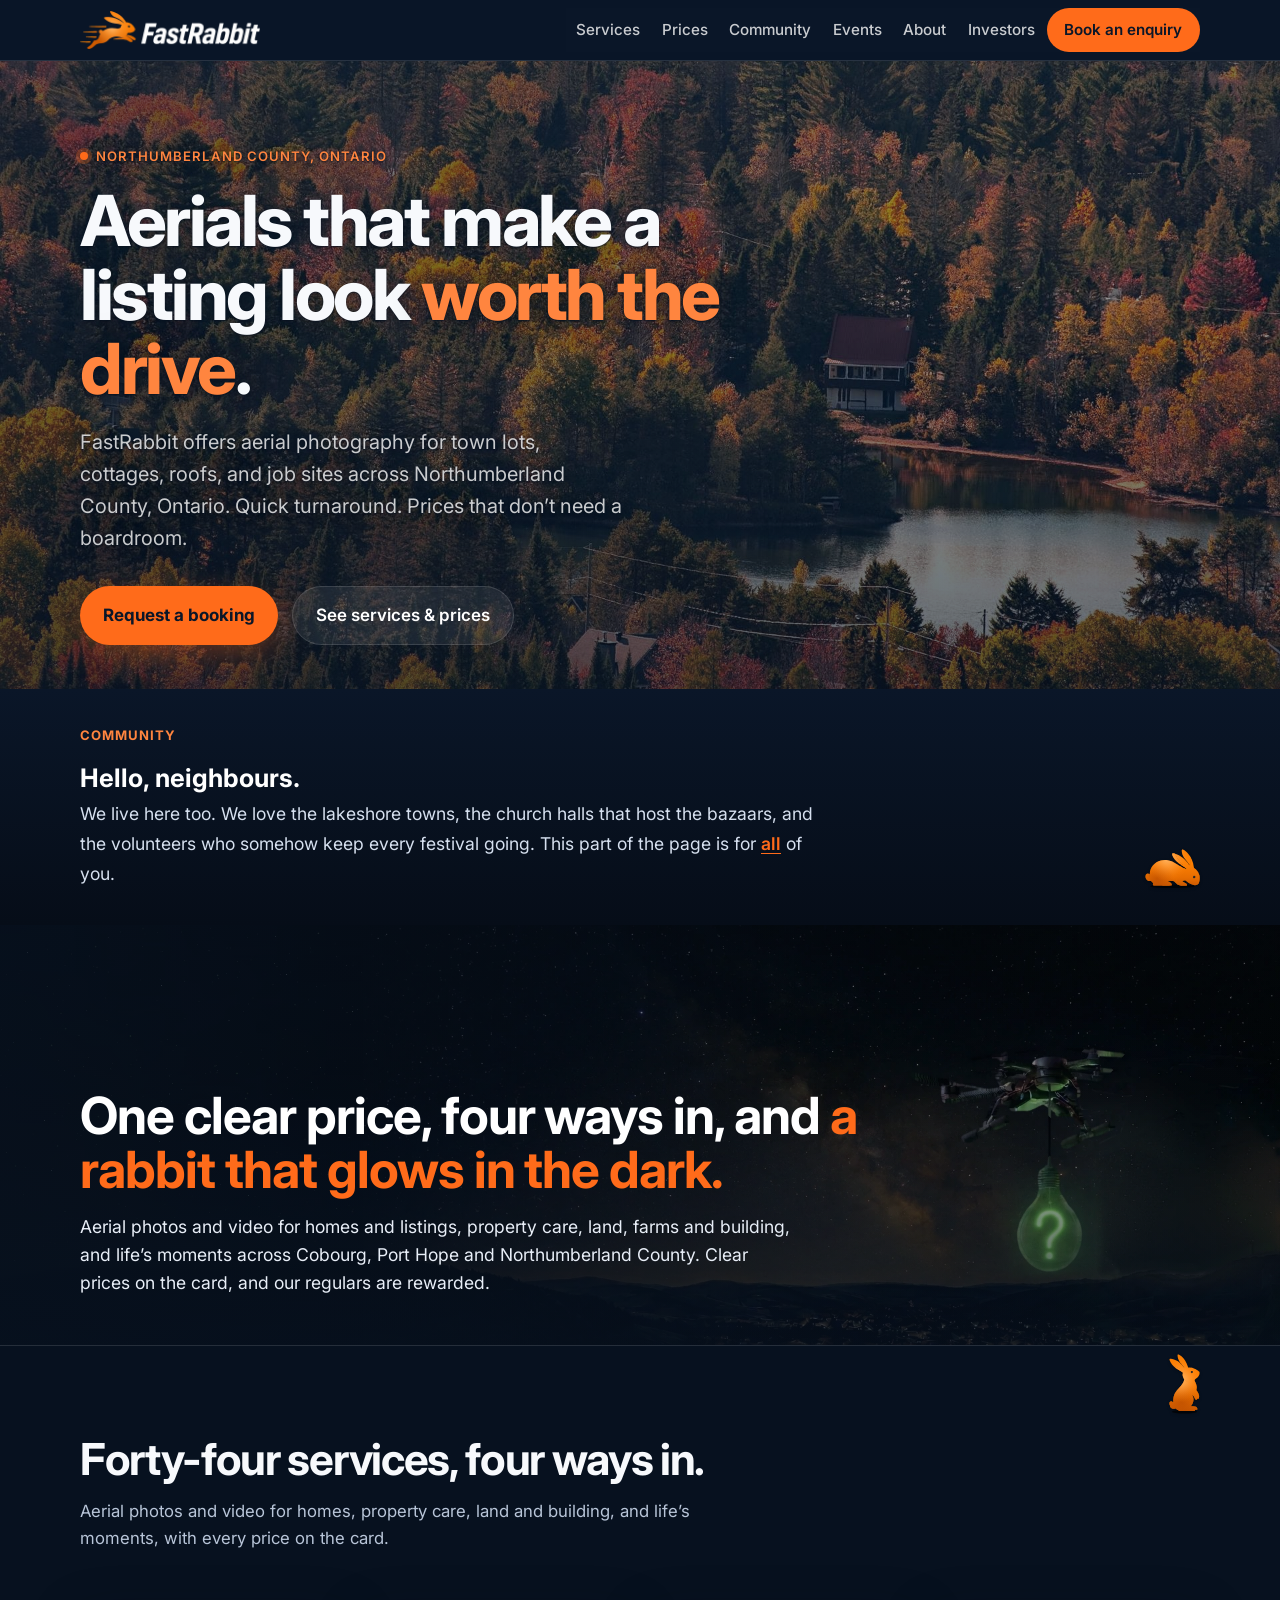
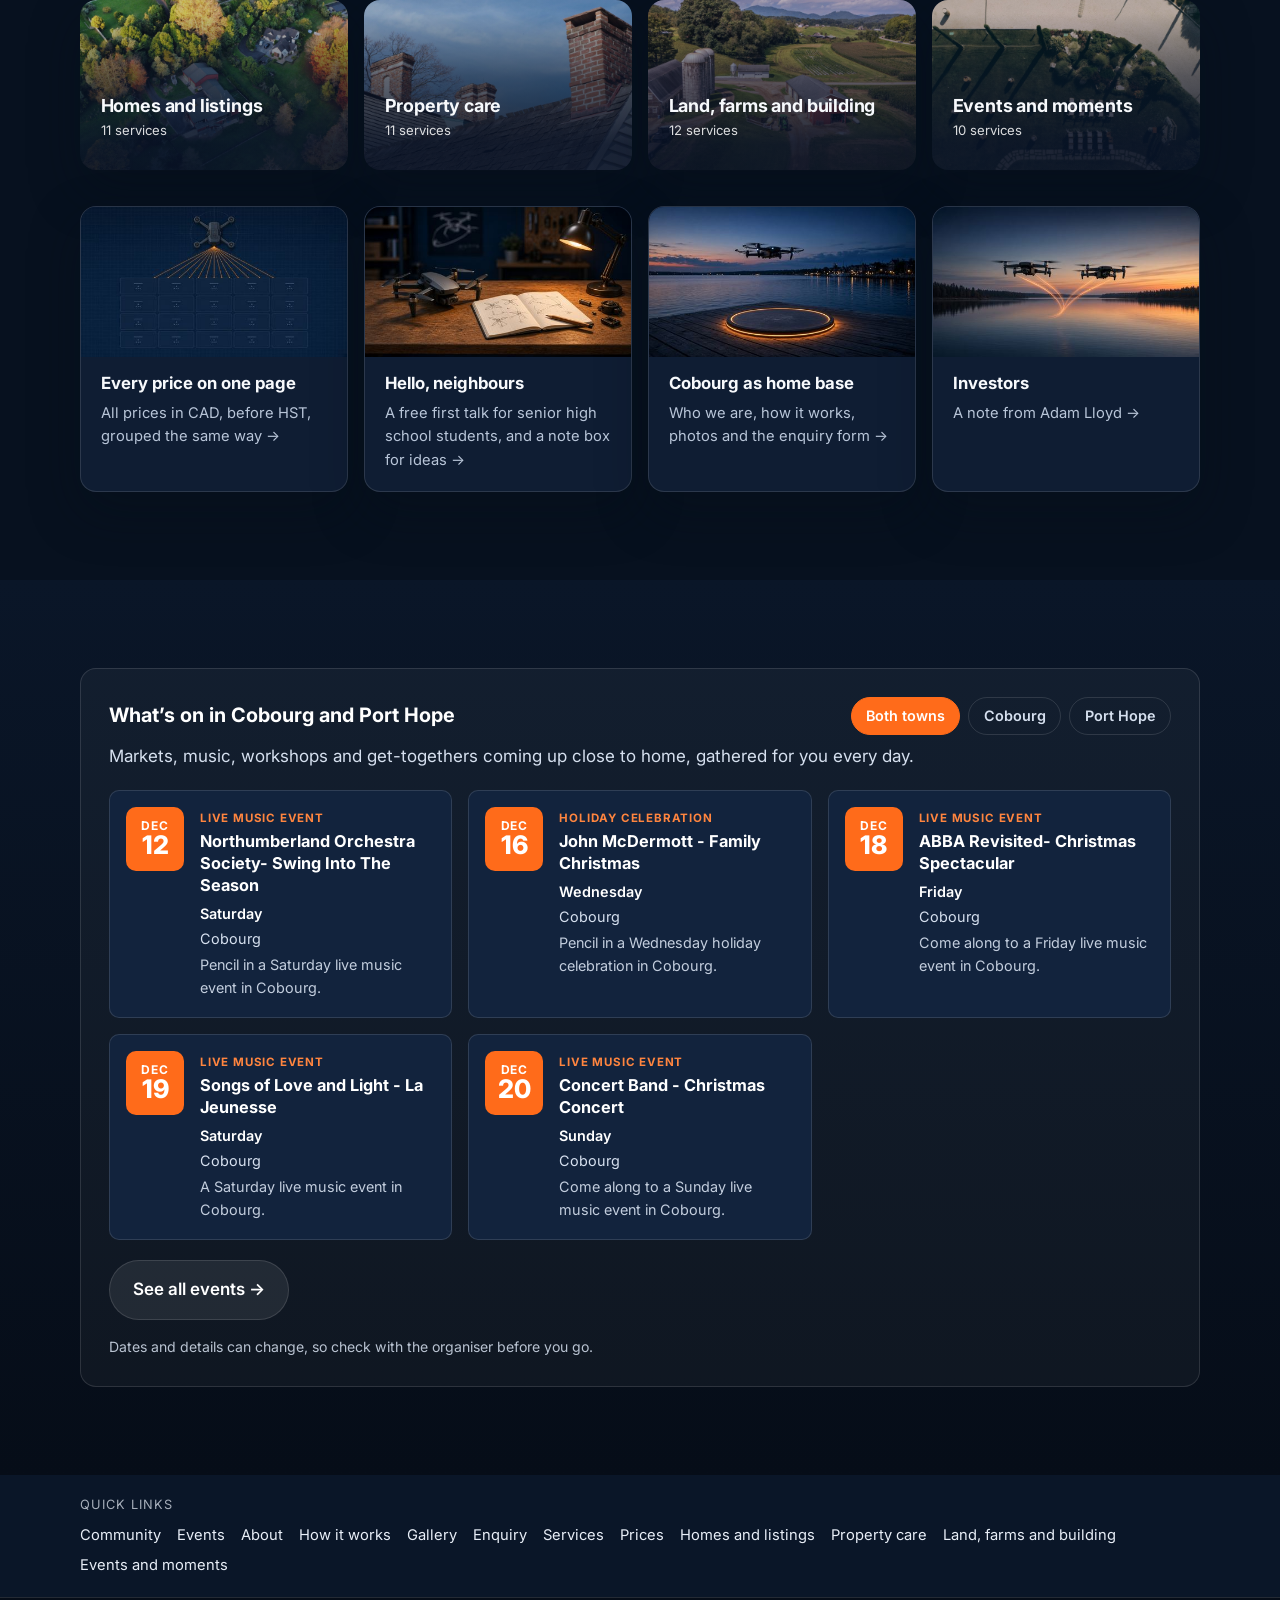
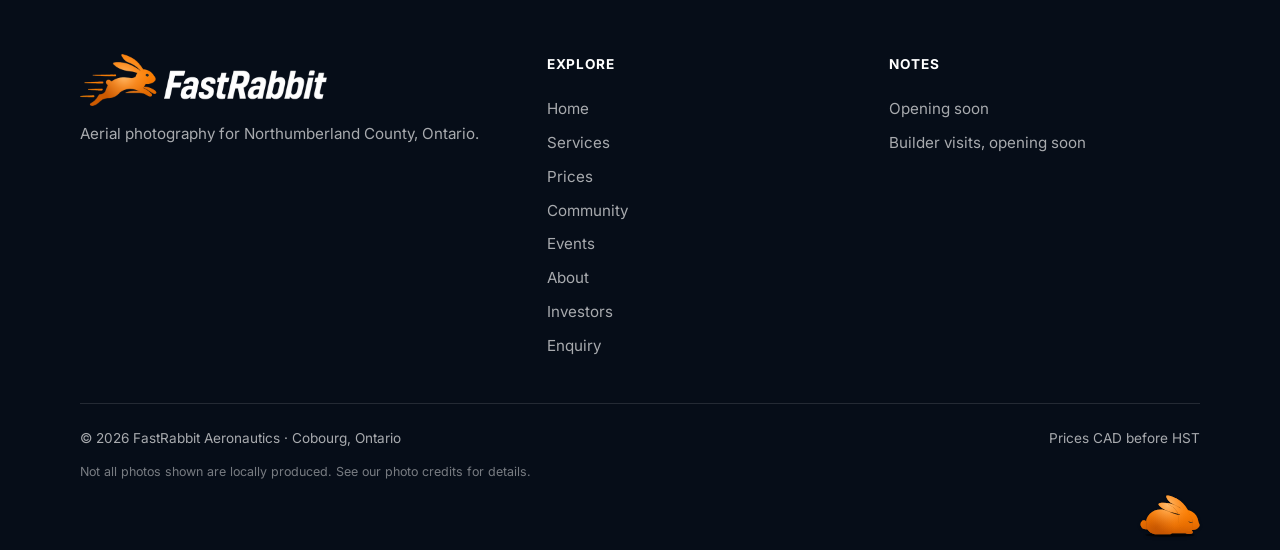
==== commit 56c313f2: "Preview: stronger rabbit and logo shading, rabbits 15% bigger with in-place gestures, 'all' links to" ====
--- a/index.html
+++ b/index.html
@@ -44,7 +44,6 @@
       <div class="hero-art" aria-hidden="true">
         <img src="assets/img/hero-autumn-lake-enhanced.jpg" alt="Sunny aerial view of a lake cottage tucked into blazing autumn maples and pines." width="1920" height="1080">
       </div>
-      <span class="rabbit-quiet rabbit-graze" aria-hidden="true"><img src="assets/img/rabbit-graze.svg" alt="" width="48" height="34"></span>
       <div class="container hero-content">
         <p class="eyebrow">Northumberland County, Ontario</p>
         <h1>Aerials that make a listing look <span>worth the drive</span>.</h1>
@@ -72,12 +71,13 @@
 
     <!-- HOME COMMUNITY INTRO -->
     <section class="section section-dark community home-community" aria-labelledby="home-community-heading">
+      <span class="rabbit-quiet rabbit-graze" aria-hidden="true"><svg class="rq rq-graze" viewBox="0 0 810 590" width="810" height="590" aria-hidden="true" focusable="false"><defs><radialGradient id="rq-hl-graze" gradientUnits="userSpaceOnUse" cx="4432" cy="6765" r="3511"><stop offset="0" stop-color="#FFC27A" stop-opacity="0.92"/><stop offset="0.5" stop-color="#FFA347" stop-opacity="0.45"/><stop offset="1" stop-color="#FB7E02" stop-opacity="0"/></radialGradient><linearGradient id="rq-belly-graze" gradientUnits="userSpaceOnUse" x1="0" y1="5697" x2="0" y2="2600"><stop offset="0" stop-color="#C85400" stop-opacity="0"/><stop offset="0.6" stop-color="#C85400" stop-opacity="0.38"/><stop offset="1" stop-color="#B34700" stop-opacity="0.68"/></linearGradient><radialGradient id="rq-haunch-graze" gradientUnits="userSpaceOnUse" cx="2996" cy="3668" r="2394"><stop offset="0" stop-color="#B34700" stop-opacity="0.6"/><stop offset="1" stop-color="#B34700" stop-opacity="0"/></radialGradient><filter id="rq-soft-graze" x="-30%" y="-300%" width="160%" height="700%"><feGaussianBlur stdDeviation="9"/></filter><clipPath id="rq-c-rest-graze" clipPathUnits="userSpaceOnUse"><path clip-rule="evenodd" fill-rule="evenodd" d="M-282 -176 H1328 V1170 H-282 Z M530 164 L790 164 L781 513 L702 519 L667 445 L604 370 L547 268 Z M652 476 L787 480 L922 564 L922 773 L610 773 L587 638 Z M113 575 L183 575 L192 695 L113 695 Z"/></clipPath><clipPath id="rq-c-ears-graze" clipPathUnits="userSpaceOnUse"><path d="M520 150 L800 150 L790 525 L705 532 L668 452 L600 372 L538 262 Z"/></clipPath><clipPath id="rq-c-head-graze" clipPathUnits="userSpaceOnUse"><path d="M645 465 L790 470 L935 560 L935 785 L600 785 L575 640 Z"/></clipPath><clipPath id="rq-c-tail-graze" clipPathUnits="userSpaceOnUse"><path d="M110 570 L185 570 L195 700 L110 700 Z"/></clipPath><g id="rq-b-graze" transform="translate(0.000000,1024.000000) scale(0.100000,-0.100000)"><path d="M6647 7920 c-39 -31 -50 -80 -49 -219 2 -300 118 -654 309 -941 72 -108 196 -266 373 -475 165 -195 334 -423 422 -570 74 -123 55 -139 -25 -20 -525 778 -1334 1407 -2077 1613 -210 58 -349 64 -396 17 -96 -96 83 -522 367 -874 263 -327 526 -538 1304 -1046 256 -168 475 -334 475 -361 0 -20 -15 -25 -46 -15 -16 5 -63 19 -104 31 -246 74 -742 335 -1186 625 -618 404 -1072 599 -1533 660 -321 42 -683 22 -971 -54 -922 -243 -1581 -1001 -1617 -1859 -7 -167 -10 -172 -80 -114 -137 116 -299 113 -427 -8 -164 -155 -186 -436 -54 -693 127 -248 415 -394 653 -332 81 22 94 16 158 -67 55 -73 158 -165 210 -189 37 -17 41 -38 16 -95 -34 -76 -37 -179 -7 -224 36 -54 113 -87 233 -99 59 -6 579 -11 1265 -13 1280 -3 1202 -7 1244 54 30 42 21 140 -19 223 -77 161 -234 253 -485 284 -125 16 -110 40 50 79 277 68 641 78 765 22 22 -9 103 -78 180 -151 227 -217 382 -334 550 -418 193 -96 259 -105 760 -99 434 5 455 11 455 118 0 133 -122 240 -500 433 -178 91 -194 108 -135 132 49 21 226 62 300 70 33 3 72 8 87 11 22 4 42 -9 130 -87 614 -544 1280 -749 1673 -514 176 106 221 209 297 690 22 145 17 520 -10 650 -74 354 -240 650 -484 864 -79 68 -273 201 -294 201 -27 0 -42 47 -54 175 -75 800 -424 1551 -995 2143 -332 345 -625 522 -728 442z" fill="#FB7E02"/><path d="M6647 7920 c-39 -31 -50 -80 -49 -219 2 -300 118 -654 309 -941 72 -108 196 -266 373 -475 165 -195 334 -423 422 -570 74 -123 55 -139 -25 -20 -525 778 -1334 1407 -2077 1613 -210 58 -349 64 -396 17 -96 -96 83 -522 367 -874 263 -327 526 -538 1304 -1046 256 -168 475 -334 475 -361 0 -20 -15 -25 -46 -15 -16 5 -63 19 -104 31 -246 74 -742 335 -1186 625 -618 404 -1072 599 -1533 660 -321 42 -683 22 -971 -54 -922 -243 -1581 -1001 -1617 -1859 -7 -167 -10 -172 -80 -114 -137 116 -299 113 -427 -8 -164 -155 -186 -436 -54 -693 127 -248 415 -394 653 -332 81 22 94 16 158 -67 55 -73 158 -165 210 -189 37 -17 41 -38 16 -95 -34 -76 -37 -179 -7 -224 36 -54 113 -87 233 -99 59 -6 579 -11 1265 -13 1280 -3 1202 -7 1244 54 30 42 21 140 -19 223 -77 161 -234 253 -485 284 -125 16 -110 40 50 79 277 68 641 78 765 22 22 -9 103 -78 180 -151 227 -217 382 -334 550 -418 193 -96 259 -105 760 -99 434 5 455 11 455 118 0 133 -122 240 -500 433 -178 91 -194 108 -135 132 49 21 226 62 300 70 33 3 72 8 87 11 22 4 42 -9 130 -87 614 -544 1280 -749 1673 -514 176 106 221 209 297 690 22 145 17 520 -10 650 -74 354 -240 650 -484 864 -79 68 -273 201 -294 201 -27 0 -42 47 -54 175 -75 800 -424 1551 -995 2143 -332 345 -625 522 -728 442z" fill="url(#rq-belly-graze)"/><path d="M6647 7920 c-39 -31 -50 -80 -49 -219 2 -300 118 -654 309 -941 72 -108 196 -266 373 -475 165 -195 334 -423 422 -570 74 -123 55 -139 -25 -20 -525 778 -1334 1407 -2077 1613 -210 58 -349 64 -396 17 -96 -96 83 -522 367 -874 263 -327 526 -538 1304 -1046 256 -168 475 -334 475 -361 0 -20 -15 -25 -46 -15 -16 5 -63 19 -104 31 -246 74 -742 335 -1186 625 -618 404 -1072 599 -1533 660 -321 42 -683 22 -971 -54 -922 -243 -1581 -1001 -1617 -1859 -7 -167 -10 -172 -80 -114 -137 116 -299 113 -427 -8 -164 -155 -186 -436 -54 -693 127 -248 415 -394 653 -332 81 22 94 16 158 -67 55 -73 158 -165 210 -189 37 -17 41 -38 16 -95 -34 -76 -37 -179 -7 -224 36 -54 113 -87 233 -99 59 -6 579 -11 1265 -13 1280 -3 1202 -7 1244 54 30 42 21 140 -19 223 -77 161 -234 253 -485 284 -125 16 -110 40 50 79 277 68 641 78 765 22 22 -9 103 -78 180 -151 227 -217 382 -334 550 -418 193 -96 259 -105 760 -99 434 5 455 11 455 118 0 133 -122 240 -500 433 -178 91 -194 108 -135 132 49 21 226 62 300 70 33 3 72 8 87 11 22 4 42 -9 130 -87 614 -544 1280 -749 1673 -514 176 106 221 209 297 690 22 145 17 520 -10 650 -74 354 -240 650 -484 864 -79 68 -273 201 -294 201 -27 0 -42 47 -54 175 -75 800 -424 1551 -995 2143 -332 345 -625 522 -728 442z" fill="url(#rq-haunch-graze)"/><path d="M6647 7920 c-39 -31 -50 -80 -49 -219 2 -300 118 -654 309 -941 72 -108 196 -266 373 -475 165 -195 334 -423 422 -570 74 -123 55 -139 -25 -20 -525 778 -1334 1407 -2077 1613 -210 58 -349 64 -396 17 -96 -96 83 -522 367 -874 263 -327 526 -538 1304 -1046 256 -168 475 -334 475 -361 0 -20 -15 -25 -46 -15 -16 5 -63 19 -104 31 -246 74 -742 335 -1186 625 -618 404 -1072 599 -1533 660 -321 42 -683 22 -971 -54 -922 -243 -1581 -1001 -1617 -1859 -7 -167 -10 -172 -80 -114 -137 116 -299 113 -427 -8 -164 -155 -186 -436 -54 -693 127 -248 415 -394 653 -332 81 22 94 16 158 -67 55 -73 158 -165 210 -189 37 -17 41 -38 16 -95 -34 -76 -37 -179 -7 -224 36 -54 113 -87 233 -99 59 -6 579 -11 1265 -13 1280 -3 1202 -7 1244 54 30 42 21 140 -19 223 -77 161 -234 253 -485 284 -125 16 -110 40 50 79 277 68 641 78 765 22 22 -9 103 -78 180 -151 227 -217 382 -334 550 -418 193 -96 259 -105 760 -99 434 5 455 11 455 118 0 133 -122 240 -500 433 -178 91 -194 108 -135 132 49 21 226 62 300 70 33 3 72 8 87 11 22 4 42 -9 130 -87 614 -544 1280 -749 1673 -514 176 106 221 209 297 690 22 145 17 520 -10 650 -74 354 -240 650 -484 864 -79 68 -273 201 -294 201 -27 0 -42 47 -54 175 -75 800 -424 1551 -995 2143 -332 345 -625 522 -728 442z" fill="url(#rq-hl-graze)"/></g></defs><ellipse class="rq-shadow" cx="405" cy="550" rx="335" ry="26" fill="#000" fill-opacity="0.62" filter="url(#rq-soft-graze)"/><g class="rq-body"><g transform="translate(-118 -224)"><g clip-path="url(#rq-c-rest-graze)"><use href="#rq-b-graze"/></g></g><g class="rq-tail"><g transform="translate(-118 -224)"><g clip-path="url(#rq-c-tail-graze)"><use href="#rq-b-graze"/></g></g></g><g class="rq-head"><g transform="translate(-118 -224)"><g clip-path="url(#rq-c-head-graze)"><use href="#rq-b-graze"/></g></g><g transform="translate(-118 -224)"><g transform="translate(0.000000,1024.000000) scale(0.100000,-0.100000)" fill="#282828"><path d="M8341 4028 c-60 -29 -101 -95 -101 -160 0 -204 277 -262 355 -75 67 161 -97 313 -254 235z"/></g></g><g class="rq-ears"><g transform="translate(-118 -224)"><g clip-path="url(#rq-c-ears-graze)"><use href="#rq-b-graze"/></g></g></g></g></g></svg></span>
       <div class="container">
         <div class="community-intro">
           <p class="section-kicker">Community</p>
           <h2 id="home-community-heading">Hello, neighbours.</h2>
           <p class="community-lead">
-            We live here too. We love the lakeshore towns, the church halls that host the bazaars, and the volunteers who somehow keep every festival going. This part of the page is for all of you.
+            We live here too. We love the lakeshore towns, the church halls that host the bazaars, and the volunteers who somehow keep every festival going. This part of the page is for <a class="all-link" href="events.html">all</a> of you.
           </p>
         </div>
       </div>
@@ -96,7 +96,7 @@
 
     <!-- HOME HIGHLIGHTS -->
     <section class="section section-alt home-highlights" aria-labelledby="highlights-heading">
-      <span class="rabbit-quiet rabbit-sniff" aria-hidden="true"><img src="assets/img/rabbit-sniff.svg" alt="" width="27" height="52"></span>
+      <span class="rabbit-quiet rabbit-sniff" aria-hidden="true"><svg class="rq rq-sniff" viewBox="0 0 450 878" width="450" height="878" aria-hidden="true" focusable="false"><defs><radialGradient id="rq-hl-sniff" gradientUnits="userSpaceOnUse" cx="4557" cy="5781" r="3288"><stop offset="0" stop-color="#FFC27A" stop-opacity="0.92"/><stop offset="0.5" stop-color="#FFA347" stop-opacity="0.45"/><stop offset="1" stop-color="#FB7E02" stop-opacity="0"/></radialGradient><linearGradient id="rq-belly-sniff" gradientUnits="userSpaceOnUse" x1="0" y1="6028" x2="0" y2="1260"><stop offset="0" stop-color="#C85400" stop-opacity="0"/><stop offset="0.6" stop-color="#C85400" stop-opacity="0.38"/><stop offset="1" stop-color="#B34700" stop-opacity="0.68"/></linearGradient><radialGradient id="rq-haunch-sniff" gradientUnits="userSpaceOnUse" cx="4732" cy="2575" r="2795"><stop offset="0" stop-color="#B34700" stop-opacity="0.6"/><stop offset="1" stop-color="#B34700" stop-opacity="0"/></radialGradient><filter id="rq-soft-sniff" x="-30%" y="-300%" width="160%" height="700%"><feGaussianBlur stdDeviation="9"/></filter><clipPath id="rq-c-rest-sniff" clipPathUnits="userSpaceOnUse"><path clip-rule="evenodd" fill-rule="evenodd" d="M-108 -330 H1142 V1304 H-108 Z M296 68 L580 68 L582 284 L468 287 L296 199 Z M479 289 L740 245 L745 478 L563 468 L500 417 Z M287 694 L343 694 L348 796 L287 796 Z"/></clipPath><clipPath id="rq-c-ears-sniff" clipPathUnits="userSpaceOnUse"><path d="M285 60 L590 60 L592 292 L470 295 L285 200 Z"/></clipPath><clipPath id="rq-c-head-sniff" clipPathUnits="userSpaceOnUse"><path d="M470 282 L750 235 L755 485 L560 475 L492 420 Z"/></clipPath><clipPath id="rq-c-tail-sniff" clipPathUnits="userSpaceOnUse"><path d="M285 690 L345 690 L350 800 L285 800 Z"/></clipPath><g id="rq-b-sniff" transform="translate(0.000000,1024.000000) scale(0.100000,-0.100000)"><path d="M4207 9460 c-40 -32 -50 -79 -44 -204 10 -194 75 -415 192 -651 92 -186 168 -291 333 -467 198 -210 462 -544 462 -585 0 -26 -31 2 -112 100 -321 393 -631 695 -885 863 -442 292 -1031 443 -1137 292 -86 -123 197 -650 542 -1010 216 -225 446 -392 887 -645 221 -127 300 -174 478 -287 27 -17 30 -44 12 -116 -63 -263 -14 -541 136 -769 60 -90 65 -157 25 -301 -93 -337 -260 -587 -721 -1080 -462 -494 -626 -744 -750 -1140 -72 -232 -107 -610 -76 -826 12 -85 4 -89 -85 -45 -33 16 -83 36 -111 45 -188 57 -174 56 -208 12 -15 -19 -39 -38 -55 -41 -120 -26 -145 -312 -46 -521 22 -47 31 -76 25 -85 -45 -71 125 -277 295 -359 149 -71 321 -82 440 -27 80 37 78 37 170 -51 78 -75 199 -149 268 -166 14 -3 40 -23 57 -45 80 -101 100 -102 1296 -99 904 3 993 4 1027 20 42 19 78 69 78 110 0 49 21 58 136 58 158 0 204 28 204 122 0 107 -86 250 -192 319 -123 79 -291 105 -553 86 -248 -19 -245 -20 -155 78 389 430 457 1065 161 1500 -23 32 -27 55 -11 55 18 0 161 -143 205 -205 52 -73 94 -155 129 -252 50 -141 100 -212 171 -244 89 -41 163 -10 211 87 31 64 44 72 76 50 34 -24 94 -21 123 8 115 115 128 439 26 702 -35 92 -134 268 -240 428 -85 129 -88 138 -68 219 82 333 40 601 -160 1020 -166 348 -163 386 35 523 393 271 566 529 565 840 -1 118 -19 171 -77 222 -38 33 -287 203 -469 320 -323 206 -594 270 -960 225 -91 -11 -141 -13 -148 -6 -5 5 -27 68 -49 140 -202 670 -550 1234 -971 1572 -226 182 -414 264 -482 211z" fill="#FB7E02"/><path d="M4207 9460 c-40 -32 -50 -79 -44 -204 10 -194 75 -415 192 -651 92 -186 168 -291 333 -467 198 -210 462 -544 462 -585 0 -26 -31 2 -112 100 -321 393 -631 695 -885 863 -442 292 -1031 443 -1137 292 -86 -123 197 -650 542 -1010 216 -225 446 -392 887 -645 221 -127 300 -174 478 -287 27 -17 30 -44 12 -116 -63 -263 -14 -541 136 -769 60 -90 65 -157 25 -301 -93 -337 -260 -587 -721 -1080 -462 -494 -626 -744 -750 -1140 -72 -232 -107 -610 -76 -826 12 -85 4 -89 -85 -45 -33 16 -83 36 -111 45 -188 57 -174 56 -208 12 -15 -19 -39 -38 -55 -41 -120 -26 -145 -312 -46 -521 22 -47 31 -76 25 -85 -45 -71 125 -277 295 -359 149 -71 321 -82 440 -27 80 37 78 37 170 -51 78 -75 199 -149 268 -166 14 -3 40 -23 57 -45 80 -101 100 -102 1296 -99 904 3 993 4 1027 20 42 19 78 69 78 110 0 49 21 58 136 58 158 0 204 28 204 122 0 107 -86 250 -192 319 -123 79 -291 105 -553 86 -248 -19 -245 -20 -155 78 389 430 457 1065 161 1500 -23 32 -27 55 -11 55 18 0 161 -143 205 -205 52 -73 94 -155 129 -252 50 -141 100 -212 171 -244 89 -41 163 -10 211 87 31 64 44 72 76 50 34 -24 94 -21 123 8 115 115 128 439 26 702 -35 92 -134 268 -240 428 -85 129 -88 138 -68 219 82 333 40 601 -160 1020 -166 348 -163 386 35 523 393 271 566 529 565 840 -1 118 -19 171 -77 222 -38 33 -287 203 -469 320 -323 206 -594 270 -960 225 -91 -11 -141 -13 -148 -6 -5 5 -27 68 -49 140 -202 670 -550 1234 -971 1572 -226 182 -414 264 -482 211z" fill="url(#rq-belly-sniff)"/><path d="M4207 9460 c-40 -32 -50 -79 -44 -204 10 -194 75 -415 192 -651 92 -186 168 -291 333 -467 198 -210 462 -544 462 -585 0 -26 -31 2 -112 100 -321 393 -631 695 -885 863 -442 292 -1031 443 -1137 292 -86 -123 197 -650 542 -1010 216 -225 446 -392 887 -645 221 -127 300 -174 478 -287 27 -17 30 -44 12 -116 -63 -263 -14 -541 136 -769 60 -90 65 -157 25 -301 -93 -337 -260 -587 -721 -1080 -462 -494 -626 -744 -750 -1140 -72 -232 -107 -610 -76 -826 12 -85 4 -89 -85 -45 -33 16 -83 36 -111 45 -188 57 -174 56 -208 12 -15 -19 -39 -38 -55 -41 -120 -26 -145 -312 -46 -521 22 -47 31 -76 25 -85 -45 -71 125 -277 295 -359 149 -71 321 -82 440 -27 80 37 78 37 170 -51 78 -75 199 -149 268 -166 14 -3 40 -23 57 -45 80 -101 100 -102 1296 -99 904 3 993 4 1027 20 42 19 78 69 78 110 0 49 21 58 136 58 158 0 204 28 204 122 0 107 -86 250 -192 319 -123 79 -291 105 -553 86 -248 -19 -245 -20 -155 78 389 430 457 1065 161 1500 -23 32 -27 55 -11 55 18 0 161 -143 205 -205 52 -73 94 -155 129 -252 50 -141 100 -212 171 -244 89 -41 163 -10 211 87 31 64 44 72 76 50 34 -24 94 -21 123 8 115 115 128 439 26 702 -35 92 -134 268 -240 428 -85 129 -88 138 -68 219 82 333 40 601 -160 1020 -166 348 -163 386 35 523 393 271 566 529 565 840 -1 118 -19 171 -77 222 -38 33 -287 203 -469 320 -323 206 -594 270 -960 225 -91 -11 -141 -13 -148 -6 -5 5 -27 68 -49 140 -202 670 -550 1234 -971 1572 -226 182 -414 264 -482 211z" fill="url(#rq-haunch-sniff)"/><path d="M4207 9460 c-40 -32 -50 -79 -44 -204 10 -194 75 -415 192 -651 92 -186 168 -291 333 -467 198 -210 462 -544 462 -585 0 -26 -31 2 -112 100 -321 393 -631 695 -885 863 -442 292 -1031 443 -1137 292 -86 -123 197 -650 542 -1010 216 -225 446 -392 887 -645 221 -127 300 -174 478 -287 27 -17 30 -44 12 -116 -63 -263 -14 -541 136 -769 60 -90 65 -157 25 -301 -93 -337 -260 -587 -721 -1080 -462 -494 -626 -744 -750 -1140 -72 -232 -107 -610 -76 -826 12 -85 4 -89 -85 -45 -33 16 -83 36 -111 45 -188 57 -174 56 -208 12 -15 -19 -39 -38 -55 -41 -120 -26 -145 -312 -46 -521 22 -47 31 -76 25 -85 -45 -71 125 -277 295 -359 149 -71 321 -82 440 -27 80 37 78 37 170 -51 78 -75 199 -149 268 -166 14 -3 40 -23 57 -45 80 -101 100 -102 1296 -99 904 3 993 4 1027 20 42 19 78 69 78 110 0 49 21 58 136 58 158 0 204 28 204 122 0 107 -86 250 -192 319 -123 79 -291 105 -553 86 -248 -19 -245 -20 -155 78 389 430 457 1065 161 1500 -23 32 -27 55 -11 55 18 0 161 -143 205 -205 52 -73 94 -155 129 -252 50 -141 100 -212 171 -244 89 -41 163 -10 211 87 31 64 44 72 76 50 34 -24 94 -21 123 8 115 115 128 439 26 702 -35 92 -134 268 -240 428 -85 129 -88 138 -68 219 82 333 40 601 -160 1020 -166 348 -163 386 35 523 393 271 566 529 565 840 -1 118 -19 171 -77 222 -38 33 -287 203 -469 320 -323 206 -594 270 -960 225 -91 -11 -141 -13 -148 -6 -5 5 -27 68 -49 140 -202 670 -550 1234 -971 1572 -226 182 -414 264 -482 211z" fill="url(#rq-hl-sniff)"/></g></defs><ellipse class="rq-shadow" cx="225" cy="838" rx="184" ry="26" fill="#000" fill-opacity="0.62" filter="url(#rq-soft-sniff)"/><g class="rq-body"><g transform="translate(-292 -70)"><g clip-path="url(#rq-c-rest-sniff)"><use href="#rq-b-sniff"/></g></g><g class="rq-tail"><g transform="translate(-292 -70)"><g clip-path="url(#rq-c-tail-sniff)"><use href="#rq-b-sniff"/></g></g></g><g class="rq-head"><g transform="translate(-292 -70)"><g clip-path="url(#rq-c-head-sniff)"><use href="#rq-b-sniff"/></g></g><g transform="translate(-292 -70)"><g transform="translate(0.000000,1024.000000) scale(0.100000,-0.100000)" fill="#282828"><path d="M6175 7066 c-158 -69 -114 -306 57 -306 177 0 234 219 78 298 -50 25 -91 27 -135 8z"/></g></g><g class="rq-ears"><g transform="translate(-292 -70)"><g clip-path="url(#rq-c-ears-sniff)"><use href="#rq-b-sniff"/></g></g></g></g></g></svg></span>
       <div class="container">
         <div class="section-head">
           <h2 id="highlights-heading">Forty-four services, four ways in.</h2>
@@ -174,7 +174,7 @@
   </main>
 
   <footer class="site-footer">
-    <span class="rabbit-quiet rabbit-sleep" aria-hidden="true"><img src="assets/img/rabbit-sleep.svg" alt="" width="52" height="37"></span>
+    <span class="rabbit-quiet rabbit-sleep" aria-hidden="true"><svg class="rq rq-sleep" viewBox="0 0 833 595" width="833" height="595" aria-hidden="true" focusable="false"><defs><radialGradient id="rq-hl-sleep" gradientUnits="userSpaceOnUse" cx="4947" cy="6716" r="3777"><stop offset="0" stop-color="#FFC27A" stop-opacity="0.92"/><stop offset="0.5" stop-color="#FFA347" stop-opacity="0.45"/><stop offset="1" stop-color="#FB7E02" stop-opacity="0"/></radialGradient><linearGradient id="rq-belly-sleep" gradientUnits="userSpaceOnUse" x1="0" y1="5746" x2="0" y2="2620"><stop offset="0" stop-color="#C85400" stop-opacity="0"/><stop offset="0.6" stop-color="#C85400" stop-opacity="0.38"/><stop offset="1" stop-color="#B34700" stop-opacity="0.68"/></linearGradient><radialGradient id="rq-haunch-sleep" gradientUnits="userSpaceOnUse" cx="3469" cy="3698" r="2463"><stop offset="0" stop-color="#B34700" stop-opacity="0.6"/><stop offset="1" stop-color="#B34700" stop-opacity="0"/></radialGradient><filter id="rq-soft-sleep" x="-30%" y="-300%" width="160%" height="700%"><feGaussianBlur stdDeviation="9"/></filter><clipPath id="rq-c-rest-sleep" clipPathUnits="userSpaceOnUse"><path clip-rule="evenodd" fill-rule="evenodd" d="M-289 -183 H1344 V1168 H-289 Z M354 200 L578 200 L712 405 L694 470 L638 463 L574 386 L447 308 L359 267 Z M647 440 L763 431 L837 561 L837 696 L693 714 L647 598 Z M107 555 L197 555 L201 700 L107 700 Z"/></clipPath><clipPath id="rq-c-ears-sleep" clipPathUnits="userSpaceOnUse"><path d="M340 190 L580 190 L725 410 L705 480 L645 472 L576 390 L440 306 L345 262 Z"/></clipPath><clipPath id="rq-c-head-sleep" clipPathUnits="userSpaceOnUse"><path d="M640 430 L765 420 L845 560 L845 705 L690 725 L640 600 Z"/></clipPath><clipPath id="rq-c-tail-sleep" clipPathUnits="userSpaceOnUse"><path d="M104 550 L200 550 L205 705 L104 705 Z"/></clipPath><g id="rq-b-sleep" transform="translate(0.000000,1024.000000) scale(0.100000,-0.100000)"><path d="M4823 7991 c-170 -80 -22 -434 326 -782 205 -204 314 -278 603 -408 376 -170 622 -303 883 -477 150 -100 213 -153 165 -139 -14 4 -72 38 -130 75 -441 284 -954 514 -1385 621 -481 120 -1070 153 -1377 79 -381 -93 -298 -327 242 -686 457 -304 926 -482 1905 -723 559 -138 595 -148 595 -177 0 -26 -52 -38 -170 -38 -229 0 -472 75 -1250 386 -759 304 -892 340 -1260 340 -594 0 -1111 -203 -1495 -587 -248 -247 -411 -541 -480 -865 -37 -172 -34 -169 -114 -116 -81 55 -137 69 -249 63 -148 -7 -228 -46 -261 -126 -7 -15 -32 -42 -57 -59 -68 -49 -96 -105 -114 -232 -5 -30 -13 -75 -20 -99 -13 -53 -1 -149 31 -244 118 -348 453 -546 822 -489 38 6 75 8 82 6 8 -3 49 -58 91 -122 221 -331 525 -508 964 -558 171 -19 2033 -22 2135 -2 76 14 128 40 184 91 43 40 43 40 135 31 50 -5 447 -9 881 -9 806 0 816 0 1100 -40 376 -54 527 -59 639 -25 215 67 261 267 102 438 -26 27 -46 54 -46 59 0 6 56 12 133 16 368 17 663 166 852 432 81 112 100 166 100 275 0 94 -1 96 -49 190 -68 132 -95 208 -111 314 -98 645 -406 1106 -925 1385 -133 71 -327 138 -455 156 -72 10 -76 14 -143 132 -328 585 -813 1080 -1406 1436 -516 310 -1294 563 -1473 478z" fill="#FB7E02"/><path d="M4823 7991 c-170 -80 -22 -434 326 -782 205 -204 314 -278 603 -408 376 -170 622 -303 883 -477 150 -100 213 -153 165 -139 -14 4 -72 38 -130 75 -441 284 -954 514 -1385 621 -481 120 -1070 153 -1377 79 -381 -93 -298 -327 242 -686 457 -304 926 -482 1905 -723 559 -138 595 -148 595 -177 0 -26 -52 -38 -170 -38 -229 0 -472 75 -1250 386 -759 304 -892 340 -1260 340 -594 0 -1111 -203 -1495 -587 -248 -247 -411 -541 -480 -865 -37 -172 -34 -169 -114 -116 -81 55 -137 69 -249 63 -148 -7 -228 -46 -261 -126 -7 -15 -32 -42 -57 -59 -68 -49 -96 -105 -114 -232 -5 -30 -13 -75 -20 -99 -13 -53 -1 -149 31 -244 118 -348 453 -546 822 -489 38 6 75 8 82 6 8 -3 49 -58 91 -122 221 -331 525 -508 964 -558 171 -19 2033 -22 2135 -2 76 14 128 40 184 91 43 40 43 40 135 31 50 -5 447 -9 881 -9 806 0 816 0 1100 -40 376 -54 527 -59 639 -25 215 67 261 267 102 438 -26 27 -46 54 -46 59 0 6 56 12 133 16 368 17 663 166 852 432 81 112 100 166 100 275 0 94 -1 96 -49 190 -68 132 -95 208 -111 314 -98 645 -406 1106 -925 1385 -133 71 -327 138 -455 156 -72 10 -76 14 -143 132 -328 585 -813 1080 -1406 1436 -516 310 -1294 563 -1473 478z" fill="url(#rq-belly-sleep)"/><path d="M4823 7991 c-170 -80 -22 -434 326 -782 205 -204 314 -278 603 -408 376 -170 622 -303 883 -477 150 -100 213 -153 165 -139 -14 4 -72 38 -130 75 -441 284 -954 514 -1385 621 -481 120 -1070 153 -1377 79 -381 -93 -298 -327 242 -686 457 -304 926 -482 1905 -723 559 -138 595 -148 595 -177 0 -26 -52 -38 -170 -38 -229 0 -472 75 -1250 386 -759 304 -892 340 -1260 340 -594 0 -1111 -203 -1495 -587 -248 -247 -411 -541 -480 -865 -37 -172 -34 -169 -114 -116 -81 55 -137 69 -249 63 -148 -7 -228 -46 -261 -126 -7 -15 -32 -42 -57 -59 -68 -49 -96 -105 -114 -232 -5 -30 -13 -75 -20 -99 -13 -53 -1 -149 31 -244 118 -348 453 -546 822 -489 38 6 75 8 82 6 8 -3 49 -58 91 -122 221 -331 525 -508 964 -558 171 -19 2033 -22 2135 -2 76 14 128 40 184 91 43 40 43 40 135 31 50 -5 447 -9 881 -9 806 0 816 0 1100 -40 376 -54 527 -59 639 -25 215 67 261 267 102 438 -26 27 -46 54 -46 59 0 6 56 12 133 16 368 17 663 166 852 432 81 112 100 166 100 275 0 94 -1 96 -49 190 -68 132 -95 208 -111 314 -98 645 -406 1106 -925 1385 -133 71 -327 138 -455 156 -72 10 -76 14 -143 132 -328 585 -813 1080 -1406 1436 -516 310 -1294 563 -1473 478z" fill="url(#rq-haunch-sleep)"/><path d="M4823 7991 c-170 -80 -22 -434 326 -782 205 -204 314 -278 603 -408 376 -170 622 -303 883 -477 150 -100 213 -153 165 -139 -14 4 -72 38 -130 75 -441 284 -954 514 -1385 621 -481 120 -1070 153 -1377 79 -381 -93 -298 -327 242 -686 457 -304 926 -482 1905 -723 559 -138 595 -148 595 -177 0 -26 -52 -38 -170 -38 -229 0 -472 75 -1250 386 -759 304 -892 340 -1260 340 -594 0 -1111 -203 -1495 -587 -248 -247 -411 -541 -480 -865 -37 -172 -34 -169 -114 -116 -81 55 -137 69 -249 63 -148 -7 -228 -46 -261 -126 -7 -15 -32 -42 -57 -59 -68 -49 -96 -105 -114 -232 -5 -30 -13 -75 -20 -99 -13 -53 -1 -149 31 -244 118 -348 453 -546 822 -489 38 6 75 8 82 6 8 -3 49 -58 91 -122 221 -331 525 -508 964 -558 171 -19 2033 -22 2135 -2 76 14 128 40 184 91 43 40 43 40 135 31 50 -5 447 -9 881 -9 806 0 816 0 1100 -40 376 -54 527 -59 639 -25 215 67 261 267 102 438 -26 27 -46 54 -46 59 0 6 56 12 133 16 368 17 663 166 852 432 81 112 100 166 100 275 0 94 -1 96 -49 190 -68 132 -95 208 -111 314 -98 645 -406 1106 -925 1385 -133 71 -327 138 -455 156 -72 10 -76 14 -143 132 -328 585 -813 1080 -1406 1436 -516 310 -1294 563 -1473 478z" fill="url(#rq-hl-sleep)"/></g></defs><ellipse class="rq-shadow" cx="416" cy="555" rx="345" ry="26" fill="#000" fill-opacity="0.62" filter="url(#rq-soft-sleep)"/><g class="rq-body"><g transform="translate(-111 -217)"><g clip-path="url(#rq-c-rest-sleep)"><use href="#rq-b-sleep"/></g></g><g class="rq-tail"><g transform="translate(-111 -217)"><g clip-path="url(#rq-c-tail-sleep)"><use href="#rq-b-sleep"/></g></g></g><g class="rq-head"><g transform="translate(-111 -217)"><g clip-path="url(#rq-c-head-sleep)"><use href="#rq-b-sleep"/></g></g><g transform="translate(-111 -217)"><g transform="translate(0.000000,1024.000000) scale(0.100000,-0.100000)" fill="#282828"><path d="M7844 4456 c-18 -47 91 -183 179 -224 143 -67 327 -41 411 59 50 59 28 82 -38 41 -143 -91 -314 -63 -455 73 -69 66 -87 76 -97 51z"/></g></g><g class="rq-ears"><g transform="translate(-111 -217)"><g clip-path="url(#rq-c-ears-sleep)"><use href="#rq-b-sleep"/></g></g></g></g></g></svg></span>
     <div class="container">
       <div class="footer-grid">
         <div class="footer-brand">
--- a/assets/css/split.css
+++ b/assets/css/split.css
@@ -210,44 +210,77 @@
 /* the lighter fade lets more photo through, so the orange words get a slightly wider dark halo */
 .hero h1 span { text-shadow: 0 1px 2px rgba(7, 17, 31, 0.9), 0 2px 16px rgba(7, 17, 31, 0.6), 0 0 28px rgba(7, 17, 31, 0.5); }
 
-/* —— Quiet rabbits (21 Nov 2026): three small logo-style rabbits, grazing, sniffing and sleeping —— */
+/* —— Page rabbits (21 Nov 2026, 7:50 PM): shaded, about 15% bigger, inline SVG so head, ears and tail can move.
+   Each does a slow, varied loop of small gestures in place (no travelling), and none sits on text or imagery:
+   grazer at the foot of the Community intro, sniffer at the top edge of the highlights, sleeper in the footer corner. —— */
 .rabbit-quiet { position: absolute; z-index: 1; display: block; pointer-events: none; line-height: 0; }
-.rabbit-quiet img { display: block; width: 100%; height: auto; filter: drop-shadow(0 1px 2px rgba(0,0,0,0.45)); }
-/* grazer: hero, bottom-left, in the padding under the buttons */
-.rabbit-graze { left: max(10px, calc((100% - min(100% - 2.5rem, var(--max, 1120px))) / 2)); bottom: 6px; width: 48px; }
-.rabbit-graze img { transform-origin: 18% 92%; animation: rabbit-graze 6s ease-in-out infinite; }
-@keyframes rabbit-graze {
-  0%, 62%, 100% { transform: rotate(0deg); }
-  70%           { transform: rotate(4deg); }
-  76%           { transform: rotate(1.5deg); }
-  82%           { transform: rotate(4deg); }
-  90%           { transform: rotate(0deg); }
-}
-/* sniffer: top-right edge of the home highlights section, in its top padding */
+.rabbit-quiet svg { display: block; width: 100%; height: auto; overflow: visible; filter: drop-shadow(0 1px 1.5px rgba(0,0,0,0.35)); }
+.rabbit-quiet svg g, .rabbit-quiet svg ellipse { transform-box: view-box; }
+/* grazer: bottom-right of the Community intro, on its own strip of padding (beside the copy on wide screens) */
+.home-community { position: relative; padding-bottom: calc(1.75rem + 54px); }
+.rabbit-graze { right: max(12px, calc((100% - min(100% - 2.5rem, var(--max, 1120px))) / 2)); bottom: 12px; width: 48px; }
+@media (min-width: 1100px) {
+  .home-community { padding-bottom: 2.25rem; }
+  .rabbit-graze { width: 55px; bottom: 2.25rem; }
+}
+/* sniffer: top-right edge of the home highlights, inside its top padding */
 .home-highlights { position: relative; }
-.rabbit-sniff { right: max(12px, calc((100% - min(100% - 2.5rem, var(--max, 1120px))) / 2)); top: 10px; width: 27px; }
-.rabbit-sniff img { transform-origin: 40% 100%; animation: rabbit-sniff 4.5s ease-in-out infinite; }
-@keyframes rabbit-sniff {
-  0%, 80%, 100% { transform: rotate(0deg) translateY(0); }
-  84%           { transform: rotate(-2deg) translateY(-1px); }
-  88%           { transform: rotate(0.5deg) translateY(0); }
-  92%           { transform: rotate(-2deg) translateY(-1px); }
-}
+.rabbit-sniff { right: max(12px, calc((100% - min(100% - 2.5rem, var(--max, 1120px))) / 2)); top: 8px; width: 31px; }
+@media (max-width: 720px) { .home-highlights { padding-top: 4.75rem; } }
 /* sleeper: bottom-right corner of the footer, under the fine print */
-.site-footer { position: relative; padding-bottom: 3.5rem; }
-.rabbit-sleep { right: max(12px, calc((100% - min(100% - 2.5rem, var(--max, 1120px))) / 2)); bottom: 12px; width: 52px; }
-.rabbit-sleep img { transform-origin: 50% 100%; animation: rabbit-breathe 4.6s ease-in-out infinite; }
-@keyframes rabbit-breathe {
-  0%, 100% { transform: scale(1, 1); }
-  50%      { transform: scale(1.02, 1.045); }
-}
-@media (max-width: 720px) {
-  .rabbit-graze { width: 42px; bottom: 4px; }
-  .rabbit-sleep { width: 46px; }
-}
+.site-footer { position: relative; padding-bottom: 4.25rem; }
+.rabbit-sleep { right: max(12px, calc((100% - min(100% - 2.5rem, var(--max, 1120px))) / 2)); bottom: 12px; width: 60px; }
+@media (max-width: 720px) { .rabbit-sleep { width: 53px; } }
+
+/* grazer, 17 s: nibbles (head dips), a long head lift to look round, ear flicks, a tail twitch */
+.rq-graze .rq-head  { animation: rq-graze-head 17s ease-in-out infinite; }
+.rq-graze .rq-ears  { animation: rq-graze-ears 17s ease-in-out infinite; }
+.rq-graze .rq-tail  { animation: rq-graze-tail 17s ease-in-out infinite; }
+@keyframes rq-graze-head {
+  0%, 100% { transform: rotate(0deg); }
+  3% { transform: rotate(2.6deg); } 5% { transform: rotate(0.4deg); } 7% { transform: rotate(2.6deg); } 9% { transform: rotate(0.4deg); } 11% { transform: rotate(2.4deg); } 14% { transform: rotate(0deg); }
+  38% { transform: rotate(0deg); } 43% { transform: rotate(-3.5deg); } 55% { transform: rotate(-3.5deg); } 60% { transform: rotate(0deg); }
+  76% { transform: rotate(0deg); } 78% { transform: rotate(2.6deg); } 80% { transform: rotate(0.4deg); } 82% { transform: rotate(2.6deg); } 85% { transform: rotate(0deg); }
+}
+@keyframes rq-graze-ears {
+  0%, 26%, 31%, 47%, 51%, 66%, 69%, 100% { transform: rotate(0deg); }
+  27.5% { transform: rotate(-5deg); } 29% { transform: rotate(3deg); }
+  49% { transform: rotate(-4deg); }
+  67.5% { transform: rotate(-5deg); }
+}
+@keyframes rq-graze-tail { 0%, 88%, 93%, 100% { transform: rotate(0deg); } 89.5% { transform: rotate(7deg); } 91% { transform: rotate(-4deg); } }
+
+/* sniffer, 13 s: nose twitches, a head turn up and back, an upright stretch, ear twitches */
+.rq-sniff .rq-head   { animation: rq-sniff-head 13s ease-in-out infinite; }
+.rq-sniff .rq-ears   { animation: rq-sniff-ears 13s ease-in-out infinite; }
+.rq-sniff .rq-body   { animation: rq-sniff-body 13s ease-in-out infinite; }
+.rq-sniff .rq-shadow { animation: rq-sniff-shadow 13s ease-in-out infinite; }
+@keyframes rq-sniff-head {
+  0%, 100% { transform: rotate(0deg); }
+  4% { transform: rotate(-1deg); } 5% { transform: rotate(0.6deg); } 6% { transform: rotate(-1deg); } 7% { transform: rotate(0.6deg); } 8% { transform: rotate(-1deg); } 10% { transform: rotate(0deg); }
+  28% { transform: rotate(0deg); } 33% { transform: rotate(-3.5deg) scaleX(0.97); } 44% { transform: rotate(-3.5deg) scaleX(0.97); } 49% { transform: rotate(2deg); } 54% { transform: rotate(0deg); }
+  80% { transform: rotate(0deg); } 81% { transform: rotate(-1deg); } 82% { transform: rotate(0.6deg); } 83% { transform: rotate(-1deg); } 85% { transform: rotate(0deg); }
+}
+@keyframes rq-sniff-ears { 0%, 18%, 22%, 70%, 74%, 100% { transform: rotate(0deg); } 19.5% { transform: rotate(-5deg); } 71.5% { transform: rotate(4deg); } }
+@keyframes rq-sniff-body { 0%, 58%, 75%, 100% { transform: scale(1, 1); } 63% { transform: scale(0.98, 1.05); } 70% { transform: scale(0.98, 1.05); } }
+@keyframes rq-sniff-shadow { 0%, 58%, 75%, 100% { transform: scaleX(1); opacity: 1; } 63%, 70% { transform: scaleX(0.92); opacity: 0.85; } }
+
+/* sleeper: breathing every 4.6 s; on a 19 s loop an ear twitch, a tail flick and a slow settle of the head */
+.rq-sleep .rq-body  { animation: rq-breathe 4.6s ease-in-out infinite; }
+.rq-sleep .rq-ears  { animation: rq-sleep-ears 19s ease-in-out infinite; }
+.rq-sleep .rq-tail  { animation: rq-sleep-tail 19s ease-in-out infinite; }
+.rq-sleep .rq-head  { animation: rq-sleep-head 19s ease-in-out infinite; }
+@keyframes rq-breathe { 0%, 100% { transform: scale(1, 1); } 50% { transform: scale(1.012, 1.035); } }
+@keyframes rq-sleep-ears { 0%, 24%, 27%, 29%, 31%, 100% { transform: rotate(0deg); } 25.5% { transform: rotate(-5deg); } 30% { transform: rotate(-3deg); } }
+@keyframes rq-sleep-tail { 0%, 44%, 48%, 84%, 87%, 100% { transform: rotate(0deg); } 45.5% { transform: rotate(8deg); } 46.8% { transform: rotate(-3deg); } 85.5% { transform: rotate(6deg); } }
+@keyframes rq-sleep-head { 0%, 58%, 76%, 100% { transform: rotate(0deg); } 63%, 71% { transform: rotate(1.6deg); } }
+
 @media (prefers-reduced-motion: reduce) {
-  .rabbit-quiet img { animation: none; }
-}
+  .rabbit-quiet svg g, .rabbit-quiet svg ellipse { animation: none !important; }
+}
+.rq-graze .rq-head { transform-origin: 532px 336px; } .rq-graze .rq-ears { transform-origin: 582px 291px; } .rq-graze .rq-tail { transform-origin: 67px 416px; } .rq-graze .rq-body, .rq-graze .rq-shadow { transform-origin: 405px 540px; }
+.rq-sniff .rq-head { transform-origin: 268px 370px; } .rq-sniff .rq-ears { transform-origin: 233px 222px; } .rq-sniff .rq-tail { transform-origin: 48px 675px; } .rq-sniff .rq-body, .rq-sniff .rq-shadow { transform-origin: 225px 828px; }
+.rq-sleep .rq-head { transform-origin: 579px 383px; } .rq-sleep .rq-ears { transform-origin: 549px 238px; } .rq-sleep .rq-tail { transform-origin: 84px 423px; } .rq-sleep .rq-body, .rq-sleep .rq-shadow { transform-origin: 416px 545px; }
 
 /* —— Services branch (21 Nov 2026): three orange dots when closed; a dotted branch with a leaf tick per item when open —— */
 .svc-group-cue { display: none; }
@@ -332,3 +365,12 @@
 .card-art-investors img { object-position: 55% 45%; }
 .link-card.has-art:hover .card-art img, .link-card.has-art:focus-visible .card-art img { transform: scale(1.03); }
 @media (prefers-reduced-motion: reduce) { .card-art img { transition: none; } .link-card.has-art:hover .card-art img { transform: none; } }
+
+/* —— Floating drone OFF (A, 21 Nov 2026, 7:50 PM: "disable the floating drone moving image for now, we may come back to it later").
+   The .hero-drone markup and its CSS above are kept; delete this rule to bring it back. —— */
+.hero-drone, .hero-content > .hero-drone { display: none !important; }
+
+/* —— "for all of you" links to Events (21 Nov 2026, 7:50 PM): orange word, clear focus ring —— */
+a.all-link { color: #ff6b1a; font-weight: 600; text-decoration: underline; text-decoration-thickness: 1px; text-underline-offset: 3px; }
+a.all-link:hover { color: #ff853f; text-decoration-thickness: 2px; }
+a.all-link:focus-visible { outline: 3px solid #ff6b1a; outline-offset: 3px; border-radius: 3px; text-decoration: none; }
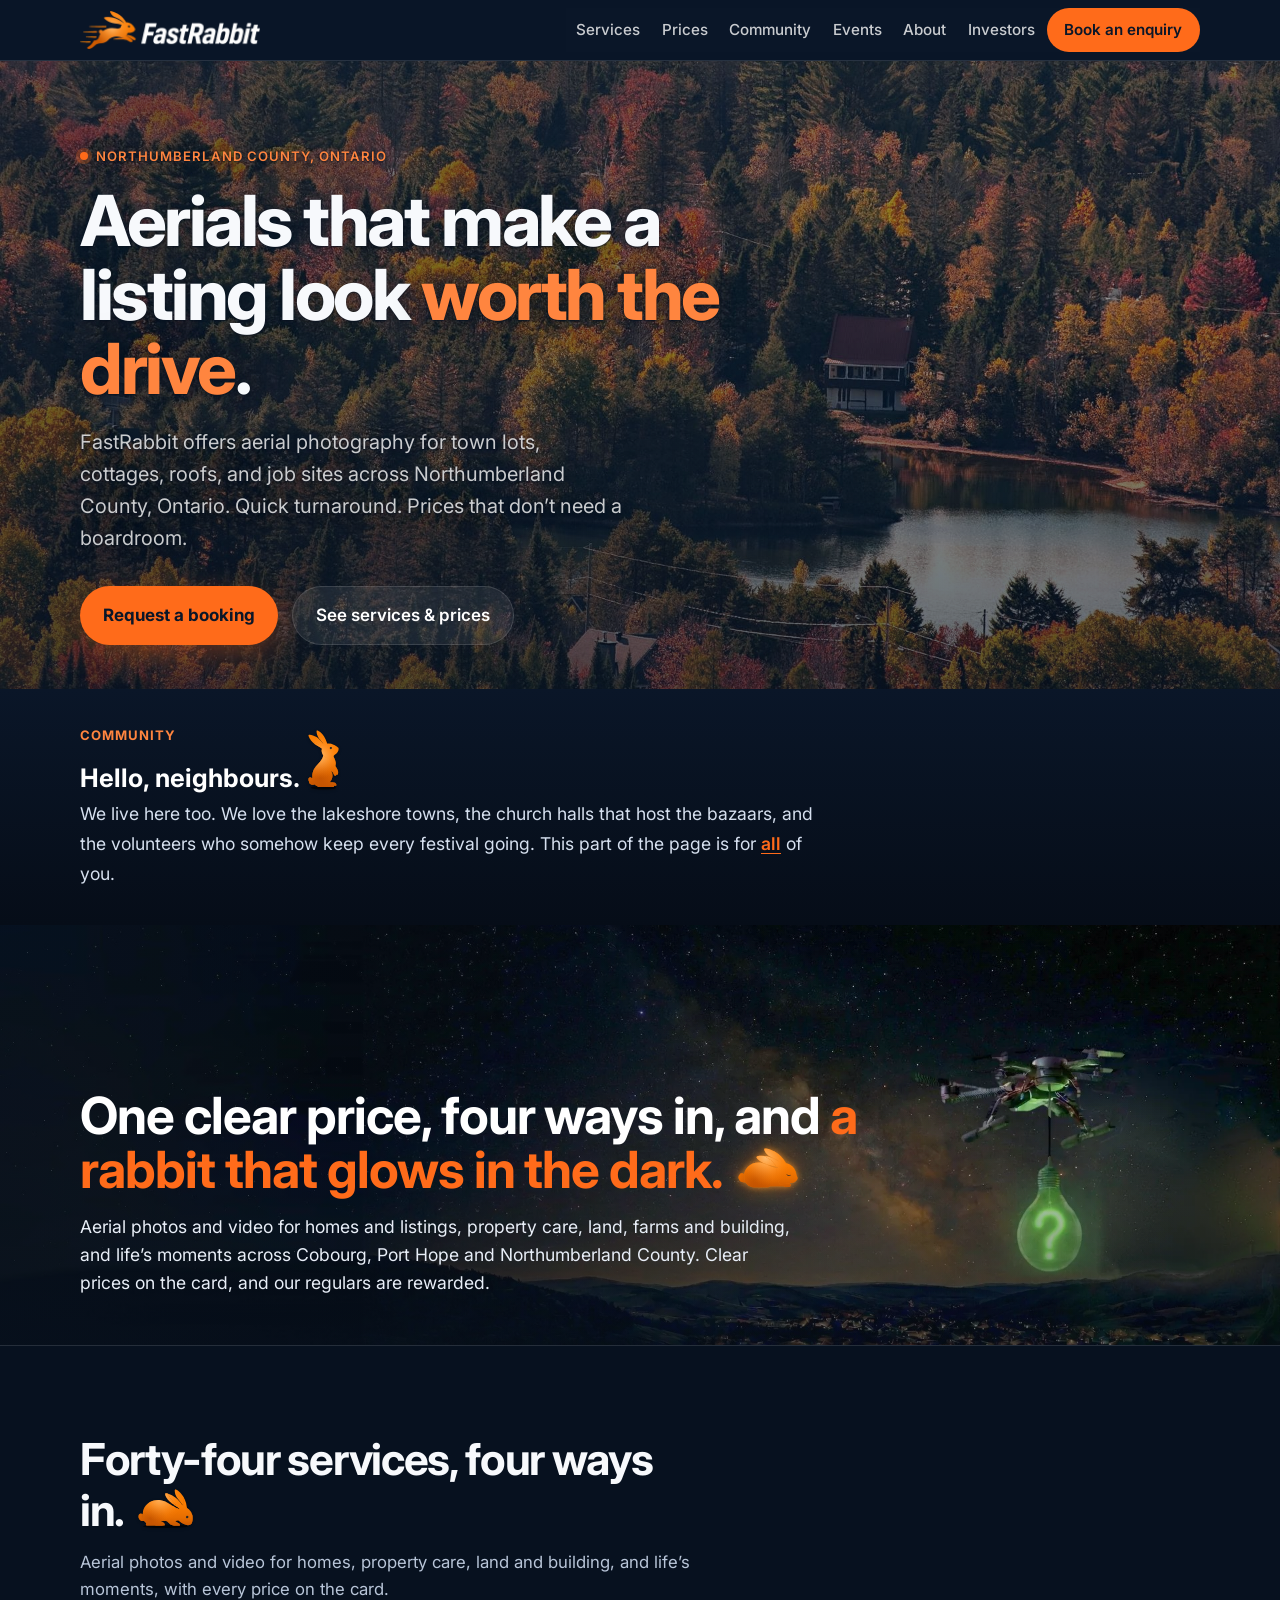
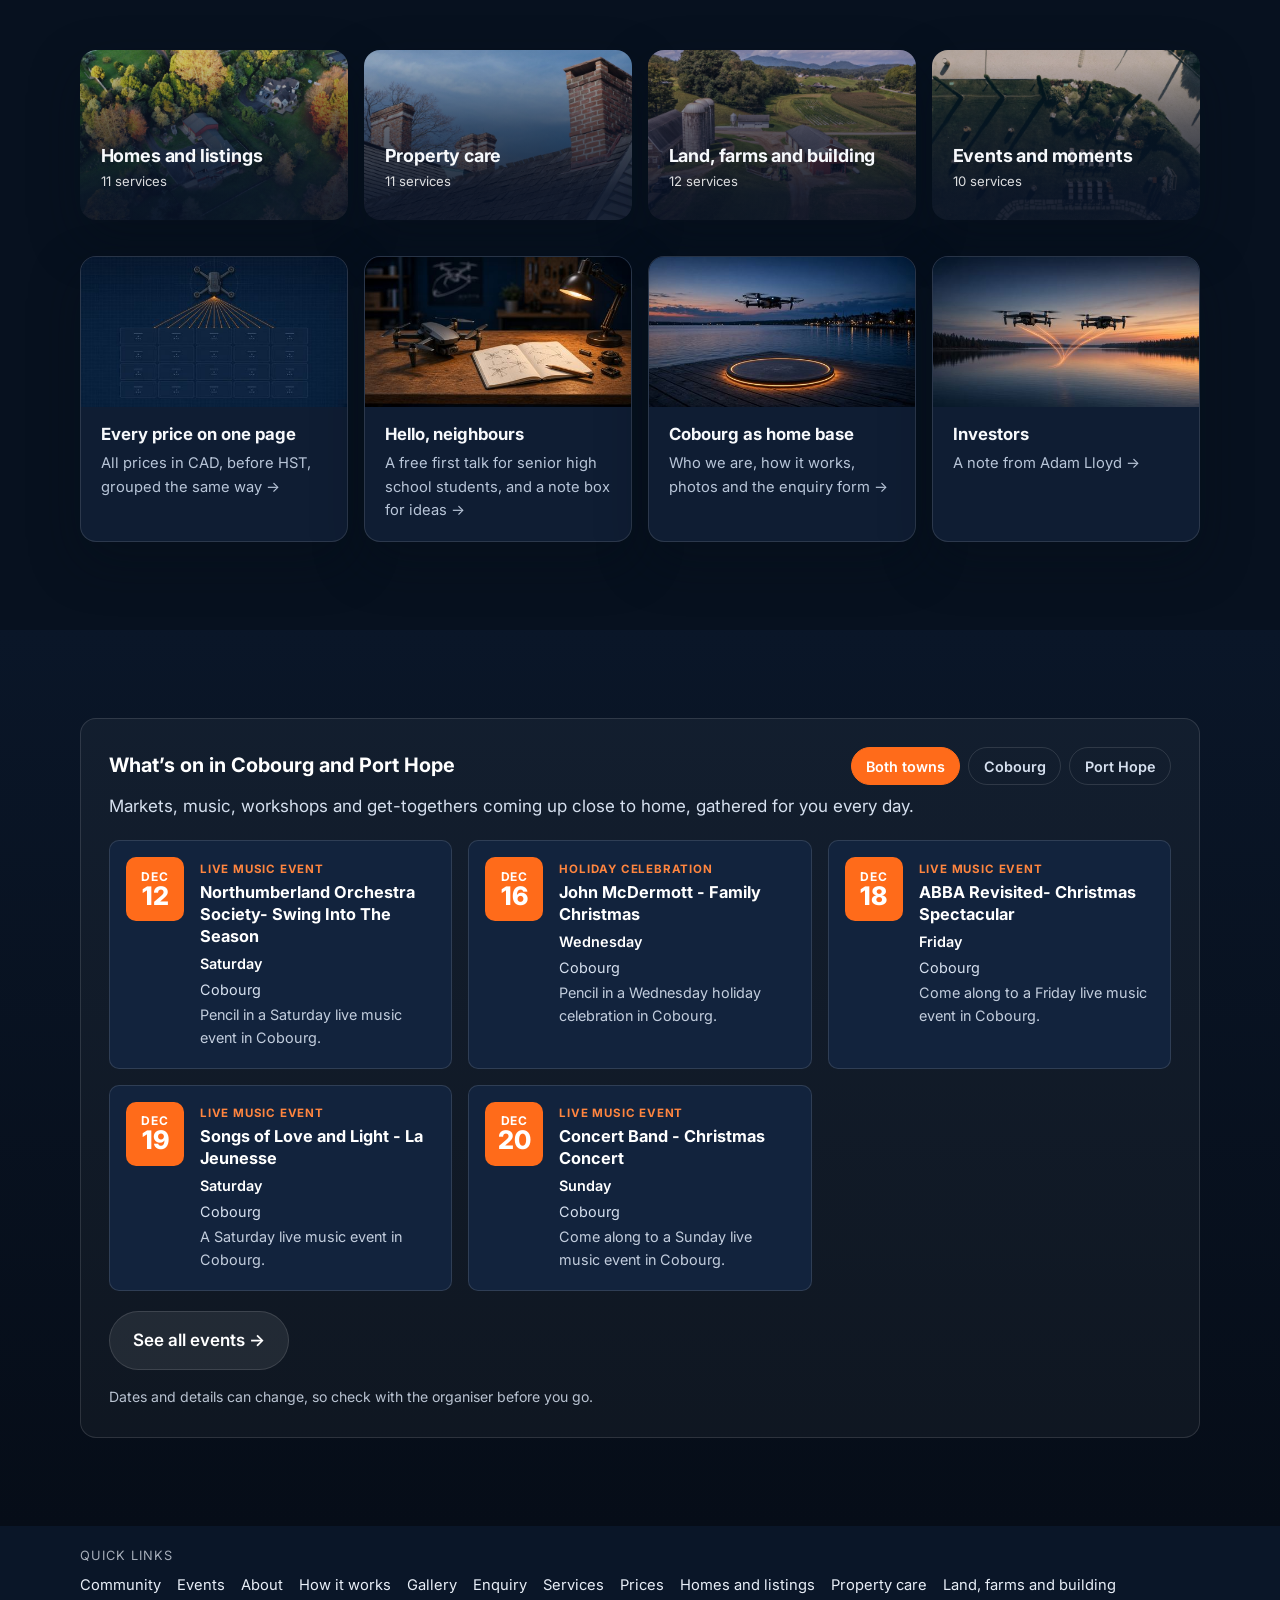
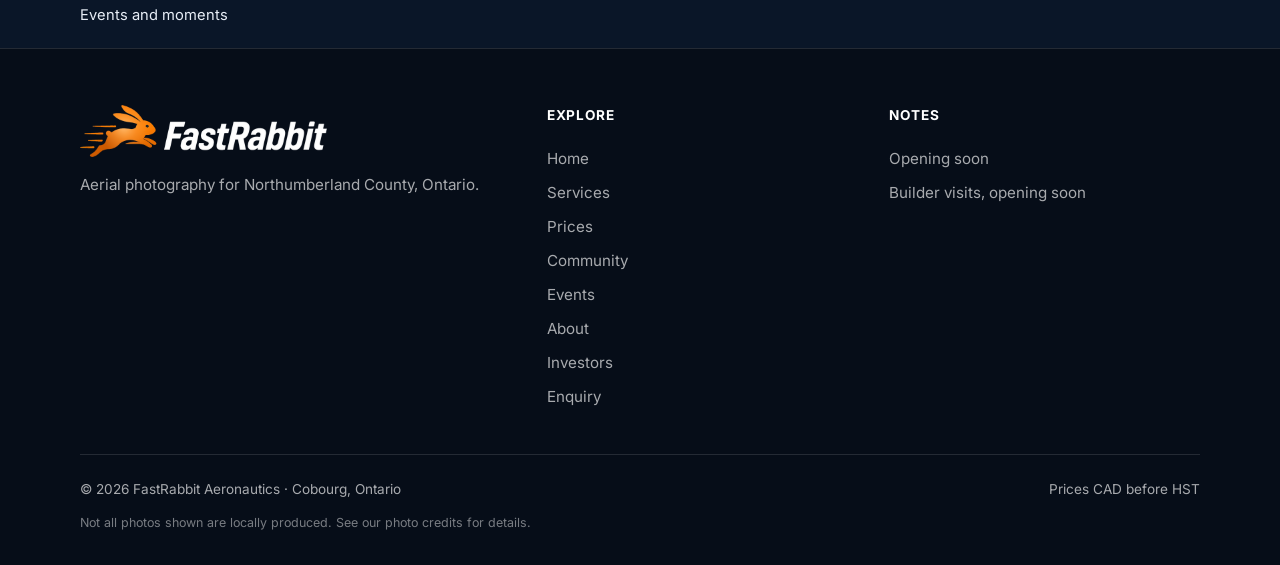
==== commit 23aebbcd: "Preview: rabbits moved left beside the headings, six-frame running rabbit above events, brighter nig" ====
--- a/index.html
+++ b/index.html
@@ -71,11 +71,10 @@
 
     <!-- HOME COMMUNITY INTRO -->
     <section class="section section-dark community home-community" aria-labelledby="home-community-heading">
-      <span class="rabbit-quiet rabbit-graze" aria-hidden="true"><svg class="rq rq-graze" viewBox="0 0 810 590" width="810" height="590" aria-hidden="true" focusable="false"><defs><radialGradient id="rq-hl-graze" gradientUnits="userSpaceOnUse" cx="4432" cy="6765" r="3511"><stop offset="0" stop-color="#FFC27A" stop-opacity="0.92"/><stop offset="0.5" stop-color="#FFA347" stop-opacity="0.45"/><stop offset="1" stop-color="#FB7E02" stop-opacity="0"/></radialGradient><linearGradient id="rq-belly-graze" gradientUnits="userSpaceOnUse" x1="0" y1="5697" x2="0" y2="2600"><stop offset="0" stop-color="#C85400" stop-opacity="0"/><stop offset="0.6" stop-color="#C85400" stop-opacity="0.38"/><stop offset="1" stop-color="#B34700" stop-opacity="0.68"/></linearGradient><radialGradient id="rq-haunch-graze" gradientUnits="userSpaceOnUse" cx="2996" cy="3668" r="2394"><stop offset="0" stop-color="#B34700" stop-opacity="0.6"/><stop offset="1" stop-color="#B34700" stop-opacity="0"/></radialGradient><filter id="rq-soft-graze" x="-30%" y="-300%" width="160%" height="700%"><feGaussianBlur stdDeviation="9"/></filter><clipPath id="rq-c-rest-graze" clipPathUnits="userSpaceOnUse"><path clip-rule="evenodd" fill-rule="evenodd" d="M-282 -176 H1328 V1170 H-282 Z M530 164 L790 164 L781 513 L702 519 L667 445 L604 370 L547 268 Z M652 476 L787 480 L922 564 L922 773 L610 773 L587 638 Z M113 575 L183 575 L192 695 L113 695 Z"/></clipPath><clipPath id="rq-c-ears-graze" clipPathUnits="userSpaceOnUse"><path d="M520 150 L800 150 L790 525 L705 532 L668 452 L600 372 L538 262 Z"/></clipPath><clipPath id="rq-c-head-graze" clipPathUnits="userSpaceOnUse"><path d="M645 465 L790 470 L935 560 L935 785 L600 785 L575 640 Z"/></clipPath><clipPath id="rq-c-tail-graze" clipPathUnits="userSpaceOnUse"><path d="M110 570 L185 570 L195 700 L110 700 Z"/></clipPath><g id="rq-b-graze" transform="translate(0.000000,1024.000000) scale(0.100000,-0.100000)"><path d="M6647 7920 c-39 -31 -50 -80 -49 -219 2 -300 118 -654 309 -941 72 -108 196 -266 373 -475 165 -195 334 -423 422 -570 74 -123 55 -139 -25 -20 -525 778 -1334 1407 -2077 1613 -210 58 -349 64 -396 17 -96 -96 83 -522 367 -874 263 -327 526 -538 1304 -1046 256 -168 475 -334 475 -361 0 -20 -15 -25 -46 -15 -16 5 -63 19 -104 31 -246 74 -742 335 -1186 625 -618 404 -1072 599 -1533 660 -321 42 -683 22 -971 -54 -922 -243 -1581 -1001 -1617 -1859 -7 -167 -10 -172 -80 -114 -137 116 -299 113 -427 -8 -164 -155 -186 -436 -54 -693 127 -248 415 -394 653 -332 81 22 94 16 158 -67 55 -73 158 -165 210 -189 37 -17 41 -38 16 -95 -34 -76 -37 -179 -7 -224 36 -54 113 -87 233 -99 59 -6 579 -11 1265 -13 1280 -3 1202 -7 1244 54 30 42 21 140 -19 223 -77 161 -234 253 -485 284 -125 16 -110 40 50 79 277 68 641 78 765 22 22 -9 103 -78 180 -151 227 -217 382 -334 550 -418 193 -96 259 -105 760 -99 434 5 455 11 455 118 0 133 -122 240 -500 433 -178 91 -194 108 -135 132 49 21 226 62 300 70 33 3 72 8 87 11 22 4 42 -9 130 -87 614 -544 1280 -749 1673 -514 176 106 221 209 297 690 22 145 17 520 -10 650 -74 354 -240 650 -484 864 -79 68 -273 201 -294 201 -27 0 -42 47 -54 175 -75 800 -424 1551 -995 2143 -332 345 -625 522 -728 442z" fill="#FB7E02"/><path d="M6647 7920 c-39 -31 -50 -80 -49 -219 2 -300 118 -654 309 -941 72 -108 196 -266 373 -475 165 -195 334 -423 422 -570 74 -123 55 -139 -25 -20 -525 778 -1334 1407 -2077 1613 -210 58 -349 64 -396 17 -96 -96 83 -522 367 -874 263 -327 526 -538 1304 -1046 256 -168 475 -334 475 -361 0 -20 -15 -25 -46 -15 -16 5 -63 19 -104 31 -246 74 -742 335 -1186 625 -618 404 -1072 599 -1533 660 -321 42 -683 22 -971 -54 -922 -243 -1581 -1001 -1617 -1859 -7 -167 -10 -172 -80 -114 -137 116 -299 113 -427 -8 -164 -155 -186 -436 -54 -693 127 -248 415 -394 653 -332 81 22 94 16 158 -67 55 -73 158 -165 210 -189 37 -17 41 -38 16 -95 -34 -76 -37 -179 -7 -224 36 -54 113 -87 233 -99 59 -6 579 -11 1265 -13 1280 -3 1202 -7 1244 54 30 42 21 140 -19 223 -77 161 -234 253 -485 284 -125 16 -110 40 50 79 277 68 641 78 765 22 22 -9 103 -78 180 -151 227 -217 382 -334 550 -418 193 -96 259 -105 760 -99 434 5 455 11 455 118 0 133 -122 240 -500 433 -178 91 -194 108 -135 132 49 21 226 62 300 70 33 3 72 8 87 11 22 4 42 -9 130 -87 614 -544 1280 -749 1673 -514 176 106 221 209 297 690 22 145 17 520 -10 650 -74 354 -240 650 -484 864 -79 68 -273 201 -294 201 -27 0 -42 47 -54 175 -75 800 -424 1551 -995 2143 -332 345 -625 522 -728 442z" fill="url(#rq-belly-graze)"/><path d="M6647 7920 c-39 -31 -50 -80 -49 -219 2 -300 118 -654 309 -941 72 -108 196 -266 373 -475 165 -195 334 -423 422 -570 74 -123 55 -139 -25 -20 -525 778 -1334 1407 -2077 1613 -210 58 -349 64 -396 17 -96 -96 83 -522 367 -874 263 -327 526 -538 1304 -1046 256 -168 475 -334 475 -361 0 -20 -15 -25 -46 -15 -16 5 -63 19 -104 31 -246 74 -742 335 -1186 625 -618 404 -1072 599 -1533 660 -321 42 -683 22 -971 -54 -922 -243 -1581 -1001 -1617 -1859 -7 -167 -10 -172 -80 -114 -137 116 -299 113 -427 -8 -164 -155 -186 -436 -54 -693 127 -248 415 -394 653 -332 81 22 94 16 158 -67 55 -73 158 -165 210 -189 37 -17 41 -38 16 -95 -34 -76 -37 -179 -7 -224 36 -54 113 -87 233 -99 59 -6 579 -11 1265 -13 1280 -3 1202 -7 1244 54 30 42 21 140 -19 223 -77 161 -234 253 -485 284 -125 16 -110 40 50 79 277 68 641 78 765 22 22 -9 103 -78 180 -151 227 -217 382 -334 550 -418 193 -96 259 -105 760 -99 434 5 455 11 455 118 0 133 -122 240 -500 433 -178 91 -194 108 -135 132 49 21 226 62 300 70 33 3 72 8 87 11 22 4 42 -9 130 -87 614 -544 1280 -749 1673 -514 176 106 221 209 297 690 22 145 17 520 -10 650 -74 354 -240 650 -484 864 -79 68 -273 201 -294 201 -27 0 -42 47 -54 175 -75 800 -424 1551 -995 2143 -332 345 -625 522 -728 442z" fill="url(#rq-haunch-graze)"/><path d="M6647 7920 c-39 -31 -50 -80 -49 -219 2 -300 118 -654 309 -941 72 -108 196 -266 373 -475 165 -195 334 -423 422 -570 74 -123 55 -139 -25 -20 -525 778 -1334 1407 -2077 1613 -210 58 -349 64 -396 17 -96 -96 83 -522 367 -874 263 -327 526 -538 1304 -1046 256 -168 475 -334 475 -361 0 -20 -15 -25 -46 -15 -16 5 -63 19 -104 31 -246 74 -742 335 -1186 625 -618 404 -1072 599 -1533 660 -321 42 -683 22 -971 -54 -922 -243 -1581 -1001 -1617 -1859 -7 -167 -10 -172 -80 -114 -137 116 -299 113 -427 -8 -164 -155 -186 -436 -54 -693 127 -248 415 -394 653 -332 81 22 94 16 158 -67 55 -73 158 -165 210 -189 37 -17 41 -38 16 -95 -34 -76 -37 -179 -7 -224 36 -54 113 -87 233 -99 59 -6 579 -11 1265 -13 1280 -3 1202 -7 1244 54 30 42 21 140 -19 223 -77 161 -234 253 -485 284 -125 16 -110 40 50 79 277 68 641 78 765 22 22 -9 103 -78 180 -151 227 -217 382 -334 550 -418 193 -96 259 -105 760 -99 434 5 455 11 455 118 0 133 -122 240 -500 433 -178 91 -194 108 -135 132 49 21 226 62 300 70 33 3 72 8 87 11 22 4 42 -9 130 -87 614 -544 1280 -749 1673 -514 176 106 221 209 297 690 22 145 17 520 -10 650 -74 354 -240 650 -484 864 -79 68 -273 201 -294 201 -27 0 -42 47 -54 175 -75 800 -424 1551 -995 2143 -332 345 -625 522 -728 442z" fill="url(#rq-hl-graze)"/></g></defs><ellipse class="rq-shadow" cx="405" cy="550" rx="335" ry="26" fill="#000" fill-opacity="0.62" filter="url(#rq-soft-graze)"/><g class="rq-body"><g transform="translate(-118 -224)"><g clip-path="url(#rq-c-rest-graze)"><use href="#rq-b-graze"/></g></g><g class="rq-tail"><g transform="translate(-118 -224)"><g clip-path="url(#rq-c-tail-graze)"><use href="#rq-b-graze"/></g></g></g><g class="rq-head"><g transform="translate(-118 -224)"><g clip-path="url(#rq-c-head-graze)"><use href="#rq-b-graze"/></g></g><g transform="translate(-118 -224)"><g transform="translate(0.000000,1024.000000) scale(0.100000,-0.100000)" fill="#282828"><path d="M8341 4028 c-60 -29 -101 -95 -101 -160 0 -204 277 -262 355 -75 67 161 -97 313 -254 235z"/></g></g><g class="rq-ears"><g transform="translate(-118 -224)"><g clip-path="url(#rq-c-ears-graze)"><use href="#rq-b-graze"/></g></g></g></g></g></svg></span>
       <div class="container">
         <div class="community-intro">
           <p class="section-kicker">Community</p>
-          <h2 id="home-community-heading">Hello, neighbours.</h2>
+          <h2 id="home-community-heading">Hello, <span class="rq-nowrap">neighbours.<span class="rabbit-quiet rabbit-inline rabbit-sniff" aria-hidden="true"><svg class="rq rq-sniff" viewBox="0 0 450 878" width="450" height="878" aria-hidden="true" focusable="false"><defs><radialGradient id="rq-hl-sniff" gradientUnits="userSpaceOnUse" cx="4557" cy="5781" r="3288"><stop offset="0" stop-color="#FFC27A" stop-opacity="0.92"/><stop offset="0.5" stop-color="#FFA347" stop-opacity="0.45"/><stop offset="1" stop-color="#FB7E02" stop-opacity="0"/></radialGradient><linearGradient id="rq-belly-sniff" gradientUnits="userSpaceOnUse" x1="0" y1="6028" x2="0" y2="1260"><stop offset="0" stop-color="#C85400" stop-opacity="0"/><stop offset="0.6" stop-color="#C85400" stop-opacity="0.38"/><stop offset="1" stop-color="#B34700" stop-opacity="0.68"/></linearGradient><radialGradient id="rq-haunch-sniff" gradientUnits="userSpaceOnUse" cx="4732" cy="2575" r="2795"><stop offset="0" stop-color="#B34700" stop-opacity="0.6"/><stop offset="1" stop-color="#B34700" stop-opacity="0"/></radialGradient><filter id="rq-soft-sniff" x="-30%" y="-300%" width="160%" height="700%"><feGaussianBlur stdDeviation="9"/></filter><clipPath id="rq-c-rest-sniff" clipPathUnits="userSpaceOnUse"><path clip-rule="evenodd" fill-rule="evenodd" d="M-108 -330 H1142 V1304 H-108 Z M296 68 L580 68 L582 284 L468 287 L296 199 Z M479 289 L740 245 L745 478 L563 468 L500 417 Z M287 694 L343 694 L348 796 L287 796 Z"/></clipPath><clipPath id="rq-c-ears-sniff" clipPathUnits="userSpaceOnUse"><path d="M285 60 L590 60 L592 292 L470 295 L285 200 Z"/></clipPath><clipPath id="rq-c-head-sniff" clipPathUnits="userSpaceOnUse"><path d="M470 282 L750 235 L755 485 L560 475 L492 420 Z"/></clipPath><clipPath id="rq-c-tail-sniff" clipPathUnits="userSpaceOnUse"><path d="M285 690 L345 690 L350 800 L285 800 Z"/></clipPath><g id="rq-b-sniff" transform="translate(0.000000,1024.000000) scale(0.100000,-0.100000)"><path d="M4207 9460 c-40 -32 -50 -79 -44 -204 10 -194 75 -415 192 -651 92 -186 168 -291 333 -467 198 -210 462 -544 462 -585 0 -26 -31 2 -112 100 -321 393 -631 695 -885 863 -442 292 -1031 443 -1137 292 -86 -123 197 -650 542 -1010 216 -225 446 -392 887 -645 221 -127 300 -174 478 -287 27 -17 30 -44 12 -116 -63 -263 -14 -541 136 -769 60 -90 65 -157 25 -301 -93 -337 -260 -587 -721 -1080 -462 -494 -626 -744 -750 -1140 -72 -232 -107 -610 -76 -826 12 -85 4 -89 -85 -45 -33 16 -83 36 -111 45 -188 57 -174 56 -208 12 -15 -19 -39 -38 -55 -41 -120 -26 -145 -312 -46 -521 22 -47 31 -76 25 -85 -45 -71 125 -277 295 -359 149 -71 321 -82 440 -27 80 37 78 37 170 -51 78 -75 199 -149 268 -166 14 -3 40 -23 57 -45 80 -101 100 -102 1296 -99 904 3 993 4 1027 20 42 19 78 69 78 110 0 49 21 58 136 58 158 0 204 28 204 122 0 107 -86 250 -192 319 -123 79 -291 105 -553 86 -248 -19 -245 -20 -155 78 389 430 457 1065 161 1500 -23 32 -27 55 -11 55 18 0 161 -143 205 -205 52 -73 94 -155 129 -252 50 -141 100 -212 171 -244 89 -41 163 -10 211 87 31 64 44 72 76 50 34 -24 94 -21 123 8 115 115 128 439 26 702 -35 92 -134 268 -240 428 -85 129 -88 138 -68 219 82 333 40 601 -160 1020 -166 348 -163 386 35 523 393 271 566 529 565 840 -1 118 -19 171 -77 222 -38 33 -287 203 -469 320 -323 206 -594 270 -960 225 -91 -11 -141 -13 -148 -6 -5 5 -27 68 -49 140 -202 670 -550 1234 -971 1572 -226 182 -414 264 -482 211z" fill="#FB7E02"/><path d="M4207 9460 c-40 -32 -50 -79 -44 -204 10 -194 75 -415 192 -651 92 -186 168 -291 333 -467 198 -210 462 -544 462 -585 0 -26 -31 2 -112 100 -321 393 -631 695 -885 863 -442 292 -1031 443 -1137 292 -86 -123 197 -650 542 -1010 216 -225 446 -392 887 -645 221 -127 300 -174 478 -287 27 -17 30 -44 12 -116 -63 -263 -14 -541 136 -769 60 -90 65 -157 25 -301 -93 -337 -260 -587 -721 -1080 -462 -494 -626 -744 -750 -1140 -72 -232 -107 -610 -76 -826 12 -85 4 -89 -85 -45 -33 16 -83 36 -111 45 -188 57 -174 56 -208 12 -15 -19 -39 -38 -55 -41 -120 -26 -145 -312 -46 -521 22 -47 31 -76 25 -85 -45 -71 125 -277 295 -359 149 -71 321 -82 440 -27 80 37 78 37 170 -51 78 -75 199 -149 268 -166 14 -3 40 -23 57 -45 80 -101 100 -102 1296 -99 904 3 993 4 1027 20 42 19 78 69 78 110 0 49 21 58 136 58 158 0 204 28 204 122 0 107 -86 250 -192 319 -123 79 -291 105 -553 86 -248 -19 -245 -20 -155 78 389 430 457 1065 161 1500 -23 32 -27 55 -11 55 18 0 161 -143 205 -205 52 -73 94 -155 129 -252 50 -141 100 -212 171 -244 89 -41 163 -10 211 87 31 64 44 72 76 50 34 -24 94 -21 123 8 115 115 128 439 26 702 -35 92 -134 268 -240 428 -85 129 -88 138 -68 219 82 333 40 601 -160 1020 -166 348 -163 386 35 523 393 271 566 529 565 840 -1 118 -19 171 -77 222 -38 33 -287 203 -469 320 -323 206 -594 270 -960 225 -91 -11 -141 -13 -148 -6 -5 5 -27 68 -49 140 -202 670 -550 1234 -971 1572 -226 182 -414 264 -482 211z" fill="url(#rq-belly-sniff)"/><path d="M4207 9460 c-40 -32 -50 -79 -44 -204 10 -194 75 -415 192 -651 92 -186 168 -291 333 -467 198 -210 462 -544 462 -585 0 -26 -31 2 -112 100 -321 393 -631 695 -885 863 -442 292 -1031 443 -1137 292 -86 -123 197 -650 542 -1010 216 -225 446 -392 887 -645 221 -127 300 -174 478 -287 27 -17 30 -44 12 -116 -63 -263 -14 -541 136 -769 60 -90 65 -157 25 -301 -93 -337 -260 -587 -721 -1080 -462 -494 -626 -744 -750 -1140 -72 -232 -107 -610 -76 -826 12 -85 4 -89 -85 -45 -33 16 -83 36 -111 45 -188 57 -174 56 -208 12 -15 -19 -39 -38 -55 -41 -120 -26 -145 -312 -46 -521 22 -47 31 -76 25 -85 -45 -71 125 -277 295 -359 149 -71 321 -82 440 -27 80 37 78 37 170 -51 78 -75 199 -149 268 -166 14 -3 40 -23 57 -45 80 -101 100 -102 1296 -99 904 3 993 4 1027 20 42 19 78 69 78 110 0 49 21 58 136 58 158 0 204 28 204 122 0 107 -86 250 -192 319 -123 79 -291 105 -553 86 -248 -19 -245 -20 -155 78 389 430 457 1065 161 1500 -23 32 -27 55 -11 55 18 0 161 -143 205 -205 52 -73 94 -155 129 -252 50 -141 100 -212 171 -244 89 -41 163 -10 211 87 31 64 44 72 76 50 34 -24 94 -21 123 8 115 115 128 439 26 702 -35 92 -134 268 -240 428 -85 129 -88 138 -68 219 82 333 40 601 -160 1020 -166 348 -163 386 35 523 393 271 566 529 565 840 -1 118 -19 171 -77 222 -38 33 -287 203 -469 320 -323 206 -594 270 -960 225 -91 -11 -141 -13 -148 -6 -5 5 -27 68 -49 140 -202 670 -550 1234 -971 1572 -226 182 -414 264 -482 211z" fill="url(#rq-haunch-sniff)"/><path d="M4207 9460 c-40 -32 -50 -79 -44 -204 10 -194 75 -415 192 -651 92 -186 168 -291 333 -467 198 -210 462 -544 462 -585 0 -26 -31 2 -112 100 -321 393 -631 695 -885 863 -442 292 -1031 443 -1137 292 -86 -123 197 -650 542 -1010 216 -225 446 -392 887 -645 221 -127 300 -174 478 -287 27 -17 30 -44 12 -116 -63 -263 -14 -541 136 -769 60 -90 65 -157 25 -301 -93 -337 -260 -587 -721 -1080 -462 -494 -626 -744 -750 -1140 -72 -232 -107 -610 -76 -826 12 -85 4 -89 -85 -45 -33 16 -83 36 -111 45 -188 57 -174 56 -208 12 -15 -19 -39 -38 -55 -41 -120 -26 -145 -312 -46 -521 22 -47 31 -76 25 -85 -45 -71 125 -277 295 -359 149 -71 321 -82 440 -27 80 37 78 37 170 -51 78 -75 199 -149 268 -166 14 -3 40 -23 57 -45 80 -101 100 -102 1296 -99 904 3 993 4 1027 20 42 19 78 69 78 110 0 49 21 58 136 58 158 0 204 28 204 122 0 107 -86 250 -192 319 -123 79 -291 105 -553 86 -248 -19 -245 -20 -155 78 389 430 457 1065 161 1500 -23 32 -27 55 -11 55 18 0 161 -143 205 -205 52 -73 94 -155 129 -252 50 -141 100 -212 171 -244 89 -41 163 -10 211 87 31 64 44 72 76 50 34 -24 94 -21 123 8 115 115 128 439 26 702 -35 92 -134 268 -240 428 -85 129 -88 138 -68 219 82 333 40 601 -160 1020 -166 348 -163 386 35 523 393 271 566 529 565 840 -1 118 -19 171 -77 222 -38 33 -287 203 -469 320 -323 206 -594 270 -960 225 -91 -11 -141 -13 -148 -6 -5 5 -27 68 -49 140 -202 670 -550 1234 -971 1572 -226 182 -414 264 -482 211z" fill="url(#rq-hl-sniff)"/></g></defs><ellipse class="rq-shadow" cx="225" cy="838" rx="184" ry="26" fill="#000" fill-opacity="0.62" filter="url(#rq-soft-sniff)"/><g class="rq-body"><g transform="translate(-292 -70)"><g clip-path="url(#rq-c-rest-sniff)"><use href="#rq-b-sniff"/></g></g><g class="rq-tail"><g transform="translate(-292 -70)"><g clip-path="url(#rq-c-tail-sniff)"><use href="#rq-b-sniff"/></g></g></g><g class="rq-head"><g transform="translate(-292 -70)"><g clip-path="url(#rq-c-head-sniff)"><use href="#rq-b-sniff"/></g></g><g transform="translate(-292 -70)"><g transform="translate(0.000000,1024.000000) scale(0.100000,-0.100000)" fill="#282828"><path d="M6175 7066 c-158 -69 -114 -306 57 -306 177 0 234 219 78 298 -50 25 -91 27 -135 8z"/></g></g><g class="rq-ears"><g transform="translate(-292 -70)"><g clip-path="url(#rq-c-ears-sniff)"><use href="#rq-b-sniff"/></g></g></g></g></g></svg></span></span></h2>
           <p class="community-lead">
             We live here too. We love the lakeshore towns, the church halls that host the bazaars, and the volunteers who somehow keep every festival going. This part of the page is for <a class="all-link" href="events.html">all</a> of you.
           </p>
@@ -88,7 +87,7 @@
       <div class="services-banner-bg" role="img" aria-label="A starry night sky over a lit hill town, with a small aircraft on the right carrying a glowing green question-mark bulb."></div>
       <div class="container services-banner-txt">
         <!-- BANNER-COPY-SLOT -->
-        <h2 id="services-banner-heading">One clear price, four ways in, and <em>a rabbit that glows in the dark.</em></h2>
+        <h2 id="services-banner-heading">One clear price, four ways in, and <em>a rabbit that glows in the <span class="rq-nowrap">dark.<span class="rabbit-quiet rabbit-inline rabbit-sleep" aria-hidden="true"><svg class="rq rq-sleep" viewBox="0 0 833 595" width="833" height="595" aria-hidden="true" focusable="false"><defs><radialGradient id="rq-hl-sleep" gradientUnits="userSpaceOnUse" cx="4947" cy="6716" r="3777"><stop offset="0" stop-color="#FFC27A" stop-opacity="0.92"/><stop offset="0.5" stop-color="#FFA347" stop-opacity="0.45"/><stop offset="1" stop-color="#FB7E02" stop-opacity="0"/></radialGradient><linearGradient id="rq-belly-sleep" gradientUnits="userSpaceOnUse" x1="0" y1="5746" x2="0" y2="2620"><stop offset="0" stop-color="#C85400" stop-opacity="0"/><stop offset="0.6" stop-color="#C85400" stop-opacity="0.38"/><stop offset="1" stop-color="#B34700" stop-opacity="0.68"/></linearGradient><radialGradient id="rq-haunch-sleep" gradientUnits="userSpaceOnUse" cx="3469" cy="3698" r="2463"><stop offset="0" stop-color="#B34700" stop-opacity="0.6"/><stop offset="1" stop-color="#B34700" stop-opacity="0"/></radialGradient><filter id="rq-soft-sleep" x="-30%" y="-300%" width="160%" height="700%"><feGaussianBlur stdDeviation="9"/></filter><clipPath id="rq-c-rest-sleep" clipPathUnits="userSpaceOnUse"><path clip-rule="evenodd" fill-rule="evenodd" d="M-289 -183 H1344 V1168 H-289 Z M354 200 L578 200 L712 405 L694 470 L638 463 L574 386 L447 308 L359 267 Z M647 440 L763 431 L837 561 L837 696 L693 714 L647 598 Z M107 555 L197 555 L201 700 L107 700 Z"/></clipPath><clipPath id="rq-c-ears-sleep" clipPathUnits="userSpaceOnUse"><path d="M340 190 L580 190 L725 410 L705 480 L645 472 L576 390 L440 306 L345 262 Z"/></clipPath><clipPath id="rq-c-head-sleep" clipPathUnits="userSpaceOnUse"><path d="M640 430 L765 420 L845 560 L845 705 L690 725 L640 600 Z"/></clipPath><clipPath id="rq-c-tail-sleep" clipPathUnits="userSpaceOnUse"><path d="M104 550 L200 550 L205 705 L104 705 Z"/></clipPath><g id="rq-b-sleep" transform="translate(0.000000,1024.000000) scale(0.100000,-0.100000)"><path d="M4823 7991 c-170 -80 -22 -434 326 -782 205 -204 314 -278 603 -408 376 -170 622 -303 883 -477 150 -100 213 -153 165 -139 -14 4 -72 38 -130 75 -441 284 -954 514 -1385 621 -481 120 -1070 153 -1377 79 -381 -93 -298 -327 242 -686 457 -304 926 -482 1905 -723 559 -138 595 -148 595 -177 0 -26 -52 -38 -170 -38 -229 0 -472 75 -1250 386 -759 304 -892 340 -1260 340 -594 0 -1111 -203 -1495 -587 -248 -247 -411 -541 -480 -865 -37 -172 -34 -169 -114 -116 -81 55 -137 69 -249 63 -148 -7 -228 -46 -261 -126 -7 -15 -32 -42 -57 -59 -68 -49 -96 -105 -114 -232 -5 -30 -13 -75 -20 -99 -13 -53 -1 -149 31 -244 118 -348 453 -546 822 -489 38 6 75 8 82 6 8 -3 49 -58 91 -122 221 -331 525 -508 964 -558 171 -19 2033 -22 2135 -2 76 14 128 40 184 91 43 40 43 40 135 31 50 -5 447 -9 881 -9 806 0 816 0 1100 -40 376 -54 527 -59 639 -25 215 67 261 267 102 438 -26 27 -46 54 -46 59 0 6 56 12 133 16 368 17 663 166 852 432 81 112 100 166 100 275 0 94 -1 96 -49 190 -68 132 -95 208 -111 314 -98 645 -406 1106 -925 1385 -133 71 -327 138 -455 156 -72 10 -76 14 -143 132 -328 585 -813 1080 -1406 1436 -516 310 -1294 563 -1473 478z" fill="#FB7E02"/><path d="M4823 7991 c-170 -80 -22 -434 326 -782 205 -204 314 -278 603 -408 376 -170 622 -303 883 -477 150 -100 213 -153 165 -139 -14 4 -72 38 -130 75 -441 284 -954 514 -1385 621 -481 120 -1070 153 -1377 79 -381 -93 -298 -327 242 -686 457 -304 926 -482 1905 -723 559 -138 595 -148 595 -177 0 -26 -52 -38 -170 -38 -229 0 -472 75 -1250 386 -759 304 -892 340 -1260 340 -594 0 -1111 -203 -1495 -587 -248 -247 -411 -541 -480 -865 -37 -172 -34 -169 -114 -116 -81 55 -137 69 -249 63 -148 -7 -228 -46 -261 -126 -7 -15 -32 -42 -57 -59 -68 -49 -96 -105 -114 -232 -5 -30 -13 -75 -20 -99 -13 -53 -1 -149 31 -244 118 -348 453 -546 822 -489 38 6 75 8 82 6 8 -3 49 -58 91 -122 221 -331 525 -508 964 -558 171 -19 2033 -22 2135 -2 76 14 128 40 184 91 43 40 43 40 135 31 50 -5 447 -9 881 -9 806 0 816 0 1100 -40 376 -54 527 -59 639 -25 215 67 261 267 102 438 -26 27 -46 54 -46 59 0 6 56 12 133 16 368 17 663 166 852 432 81 112 100 166 100 275 0 94 -1 96 -49 190 -68 132 -95 208 -111 314 -98 645 -406 1106 -925 1385 -133 71 -327 138 -455 156 -72 10 -76 14 -143 132 -328 585 -813 1080 -1406 1436 -516 310 -1294 563 -1473 478z" fill="url(#rq-belly-sleep)"/><path d="M4823 7991 c-170 -80 -22 -434 326 -782 205 -204 314 -278 603 -408 376 -170 622 -303 883 -477 150 -100 213 -153 165 -139 -14 4 -72 38 -130 75 -441 284 -954 514 -1385 621 -481 120 -1070 153 -1377 79 -381 -93 -298 -327 242 -686 457 -304 926 -482 1905 -723 559 -138 595 -148 595 -177 0 -26 -52 -38 -170 -38 -229 0 -472 75 -1250 386 -759 304 -892 340 -1260 340 -594 0 -1111 -203 -1495 -587 -248 -247 -411 -541 -480 -865 -37 -172 -34 -169 -114 -116 -81 55 -137 69 -249 63 -148 -7 -228 -46 -261 -126 -7 -15 -32 -42 -57 -59 -68 -49 -96 -105 -114 -232 -5 -30 -13 -75 -20 -99 -13 -53 -1 -149 31 -244 118 -348 453 -546 822 -489 38 6 75 8 82 6 8 -3 49 -58 91 -122 221 -331 525 -508 964 -558 171 -19 2033 -22 2135 -2 76 14 128 40 184 91 43 40 43 40 135 31 50 -5 447 -9 881 -9 806 0 816 0 1100 -40 376 -54 527 -59 639 -25 215 67 261 267 102 438 -26 27 -46 54 -46 59 0 6 56 12 133 16 368 17 663 166 852 432 81 112 100 166 100 275 0 94 -1 96 -49 190 -68 132 -95 208 -111 314 -98 645 -406 1106 -925 1385 -133 71 -327 138 -455 156 -72 10 -76 14 -143 132 -328 585 -813 1080 -1406 1436 -516 310 -1294 563 -1473 478z" fill="url(#rq-haunch-sleep)"/><path d="M4823 7991 c-170 -80 -22 -434 326 -782 205 -204 314 -278 603 -408 376 -170 622 -303 883 -477 150 -100 213 -153 165 -139 -14 4 -72 38 -130 75 -441 284 -954 514 -1385 621 -481 120 -1070 153 -1377 79 -381 -93 -298 -327 242 -686 457 -304 926 -482 1905 -723 559 -138 595 -148 595 -177 0 -26 -52 -38 -170 -38 -229 0 -472 75 -1250 386 -759 304 -892 340 -1260 340 -594 0 -1111 -203 -1495 -587 -248 -247 -411 -541 -480 -865 -37 -172 -34 -169 -114 -116 -81 55 -137 69 -249 63 -148 -7 -228 -46 -261 -126 -7 -15 -32 -42 -57 -59 -68 -49 -96 -105 -114 -232 -5 -30 -13 -75 -20 -99 -13 -53 -1 -149 31 -244 118 -348 453 -546 822 -489 38 6 75 8 82 6 8 -3 49 -58 91 -122 221 -331 525 -508 964 -558 171 -19 2033 -22 2135 -2 76 14 128 40 184 91 43 40 43 40 135 31 50 -5 447 -9 881 -9 806 0 816 0 1100 -40 376 -54 527 -59 639 -25 215 67 261 267 102 438 -26 27 -46 54 -46 59 0 6 56 12 133 16 368 17 663 166 852 432 81 112 100 166 100 275 0 94 -1 96 -49 190 -68 132 -95 208 -111 314 -98 645 -406 1106 -925 1385 -133 71 -327 138 -455 156 -72 10 -76 14 -143 132 -328 585 -813 1080 -1406 1436 -516 310 -1294 563 -1473 478z" fill="url(#rq-hl-sleep)"/></g></defs><ellipse class="rq-shadow" cx="416" cy="555" rx="345" ry="26" fill="#000" fill-opacity="0.62" filter="url(#rq-soft-sleep)"/><g class="rq-body"><g transform="translate(-111 -217)"><g clip-path="url(#rq-c-rest-sleep)"><use href="#rq-b-sleep"/></g></g><g class="rq-tail"><g transform="translate(-111 -217)"><g clip-path="url(#rq-c-tail-sleep)"><use href="#rq-b-sleep"/></g></g></g><g class="rq-head"><g transform="translate(-111 -217)"><g clip-path="url(#rq-c-head-sleep)"><use href="#rq-b-sleep"/></g></g><g transform="translate(-111 -217)"><g transform="translate(0.000000,1024.000000) scale(0.100000,-0.100000)" fill="#282828"><path d="M7844 4456 c-18 -47 91 -183 179 -224 143 -67 327 -41 411 59 50 59 28 82 -38 41 -143 -91 -314 -63 -455 73 -69 66 -87 76 -97 51z"/></g></g><g class="rq-ears"><g transform="translate(-111 -217)"><g clip-path="url(#rq-c-ears-sleep)"><use href="#rq-b-sleep"/></g></g></g></g></g></svg></span></span></em></h2>
         <p>Aerial photos and video for homes and listings, property care, land, farms and building, and life’s moments across Cobourg, Port Hope and Northumberland County. Clear prices on the card, and our regulars are rewarded.</p>
         <!-- /BANNER-COPY-SLOT -->
       </div>
@@ -96,10 +95,9 @@
 
     <!-- HOME HIGHLIGHTS -->
     <section class="section section-alt home-highlights" aria-labelledby="highlights-heading">
-      <span class="rabbit-quiet rabbit-sniff" aria-hidden="true"><svg class="rq rq-sniff" viewBox="0 0 450 878" width="450" height="878" aria-hidden="true" focusable="false"><defs><radialGradient id="rq-hl-sniff" gradientUnits="userSpaceOnUse" cx="4557" cy="5781" r="3288"><stop offset="0" stop-color="#FFC27A" stop-opacity="0.92"/><stop offset="0.5" stop-color="#FFA347" stop-opacity="0.45"/><stop offset="1" stop-color="#FB7E02" stop-opacity="0"/></radialGradient><linearGradient id="rq-belly-sniff" gradientUnits="userSpaceOnUse" x1="0" y1="6028" x2="0" y2="1260"><stop offset="0" stop-color="#C85400" stop-opacity="0"/><stop offset="0.6" stop-color="#C85400" stop-opacity="0.38"/><stop offset="1" stop-color="#B34700" stop-opacity="0.68"/></linearGradient><radialGradient id="rq-haunch-sniff" gradientUnits="userSpaceOnUse" cx="4732" cy="2575" r="2795"><stop offset="0" stop-color="#B34700" stop-opacity="0.6"/><stop offset="1" stop-color="#B34700" stop-opacity="0"/></radialGradient><filter id="rq-soft-sniff" x="-30%" y="-300%" width="160%" height="700%"><feGaussianBlur stdDeviation="9"/></filter><clipPath id="rq-c-rest-sniff" clipPathUnits="userSpaceOnUse"><path clip-rule="evenodd" fill-rule="evenodd" d="M-108 -330 H1142 V1304 H-108 Z M296 68 L580 68 L582 284 L468 287 L296 199 Z M479 289 L740 245 L745 478 L563 468 L500 417 Z M287 694 L343 694 L348 796 L287 796 Z"/></clipPath><clipPath id="rq-c-ears-sniff" clipPathUnits="userSpaceOnUse"><path d="M285 60 L590 60 L592 292 L470 295 L285 200 Z"/></clipPath><clipPath id="rq-c-head-sniff" clipPathUnits="userSpaceOnUse"><path d="M470 282 L750 235 L755 485 L560 475 L492 420 Z"/></clipPath><clipPath id="rq-c-tail-sniff" clipPathUnits="userSpaceOnUse"><path d="M285 690 L345 690 L350 800 L285 800 Z"/></clipPath><g id="rq-b-sniff" transform="translate(0.000000,1024.000000) scale(0.100000,-0.100000)"><path d="M4207 9460 c-40 -32 -50 -79 -44 -204 10 -194 75 -415 192 -651 92 -186 168 -291 333 -467 198 -210 462 -544 462 -585 0 -26 -31 2 -112 100 -321 393 -631 695 -885 863 -442 292 -1031 443 -1137 292 -86 -123 197 -650 542 -1010 216 -225 446 -392 887 -645 221 -127 300 -174 478 -287 27 -17 30 -44 12 -116 -63 -263 -14 -541 136 -769 60 -90 65 -157 25 -301 -93 -337 -260 -587 -721 -1080 -462 -494 -626 -744 -750 -1140 -72 -232 -107 -610 -76 -826 12 -85 4 -89 -85 -45 -33 16 -83 36 -111 45 -188 57 -174 56 -208 12 -15 -19 -39 -38 -55 -41 -120 -26 -145 -312 -46 -521 22 -47 31 -76 25 -85 -45 -71 125 -277 295 -359 149 -71 321 -82 440 -27 80 37 78 37 170 -51 78 -75 199 -149 268 -166 14 -3 40 -23 57 -45 80 -101 100 -102 1296 -99 904 3 993 4 1027 20 42 19 78 69 78 110 0 49 21 58 136 58 158 0 204 28 204 122 0 107 -86 250 -192 319 -123 79 -291 105 -553 86 -248 -19 -245 -20 -155 78 389 430 457 1065 161 1500 -23 32 -27 55 -11 55 18 0 161 -143 205 -205 52 -73 94 -155 129 -252 50 -141 100 -212 171 -244 89 -41 163 -10 211 87 31 64 44 72 76 50 34 -24 94 -21 123 8 115 115 128 439 26 702 -35 92 -134 268 -240 428 -85 129 -88 138 -68 219 82 333 40 601 -160 1020 -166 348 -163 386 35 523 393 271 566 529 565 840 -1 118 -19 171 -77 222 -38 33 -287 203 -469 320 -323 206 -594 270 -960 225 -91 -11 -141 -13 -148 -6 -5 5 -27 68 -49 140 -202 670 -550 1234 -971 1572 -226 182 -414 264 -482 211z" fill="#FB7E02"/><path d="M4207 9460 c-40 -32 -50 -79 -44 -204 10 -194 75 -415 192 -651 92 -186 168 -291 333 -467 198 -210 462 -544 462 -585 0 -26 -31 2 -112 100 -321 393 -631 695 -885 863 -442 292 -1031 443 -1137 292 -86 -123 197 -650 542 -1010 216 -225 446 -392 887 -645 221 -127 300 -174 478 -287 27 -17 30 -44 12 -116 -63 -263 -14 -541 136 -769 60 -90 65 -157 25 -301 -93 -337 -260 -587 -721 -1080 -462 -494 -626 -744 -750 -1140 -72 -232 -107 -610 -76 -826 12 -85 4 -89 -85 -45 -33 16 -83 36 -111 45 -188 57 -174 56 -208 12 -15 -19 -39 -38 -55 -41 -120 -26 -145 -312 -46 -521 22 -47 31 -76 25 -85 -45 -71 125 -277 295 -359 149 -71 321 -82 440 -27 80 37 78 37 170 -51 78 -75 199 -149 268 -166 14 -3 40 -23 57 -45 80 -101 100 -102 1296 -99 904 3 993 4 1027 20 42 19 78 69 78 110 0 49 21 58 136 58 158 0 204 28 204 122 0 107 -86 250 -192 319 -123 79 -291 105 -553 86 -248 -19 -245 -20 -155 78 389 430 457 1065 161 1500 -23 32 -27 55 -11 55 18 0 161 -143 205 -205 52 -73 94 -155 129 -252 50 -141 100 -212 171 -244 89 -41 163 -10 211 87 31 64 44 72 76 50 34 -24 94 -21 123 8 115 115 128 439 26 702 -35 92 -134 268 -240 428 -85 129 -88 138 -68 219 82 333 40 601 -160 1020 -166 348 -163 386 35 523 393 271 566 529 565 840 -1 118 -19 171 -77 222 -38 33 -287 203 -469 320 -323 206 -594 270 -960 225 -91 -11 -141 -13 -148 -6 -5 5 -27 68 -49 140 -202 670 -550 1234 -971 1572 -226 182 -414 264 -482 211z" fill="url(#rq-belly-sniff)"/><path d="M4207 9460 c-40 -32 -50 -79 -44 -204 10 -194 75 -415 192 -651 92 -186 168 -291 333 -467 198 -210 462 -544 462 -585 0 -26 -31 2 -112 100 -321 393 -631 695 -885 863 -442 292 -1031 443 -1137 292 -86 -123 197 -650 542 -1010 216 -225 446 -392 887 -645 221 -127 300 -174 478 -287 27 -17 30 -44 12 -116 -63 -263 -14 -541 136 -769 60 -90 65 -157 25 -301 -93 -337 -260 -587 -721 -1080 -462 -494 -626 -744 -750 -1140 -72 -232 -107 -610 -76 -826 12 -85 4 -89 -85 -45 -33 16 -83 36 -111 45 -188 57 -174 56 -208 12 -15 -19 -39 -38 -55 -41 -120 -26 -145 -312 -46 -521 22 -47 31 -76 25 -85 -45 -71 125 -277 295 -359 149 -71 321 -82 440 -27 80 37 78 37 170 -51 78 -75 199 -149 268 -166 14 -3 40 -23 57 -45 80 -101 100 -102 1296 -99 904 3 993 4 1027 20 42 19 78 69 78 110 0 49 21 58 136 58 158 0 204 28 204 122 0 107 -86 250 -192 319 -123 79 -291 105 -553 86 -248 -19 -245 -20 -155 78 389 430 457 1065 161 1500 -23 32 -27 55 -11 55 18 0 161 -143 205 -205 52 -73 94 -155 129 -252 50 -141 100 -212 171 -244 89 -41 163 -10 211 87 31 64 44 72 76 50 34 -24 94 -21 123 8 115 115 128 439 26 702 -35 92 -134 268 -240 428 -85 129 -88 138 -68 219 82 333 40 601 -160 1020 -166 348 -163 386 35 523 393 271 566 529 565 840 -1 118 -19 171 -77 222 -38 33 -287 203 -469 320 -323 206 -594 270 -960 225 -91 -11 -141 -13 -148 -6 -5 5 -27 68 -49 140 -202 670 -550 1234 -971 1572 -226 182 -414 264 -482 211z" fill="url(#rq-haunch-sniff)"/><path d="M4207 9460 c-40 -32 -50 -79 -44 -204 10 -194 75 -415 192 -651 92 -186 168 -291 333 -467 198 -210 462 -544 462 -585 0 -26 -31 2 -112 100 -321 393 -631 695 -885 863 -442 292 -1031 443 -1137 292 -86 -123 197 -650 542 -1010 216 -225 446 -392 887 -645 221 -127 300 -174 478 -287 27 -17 30 -44 12 -116 -63 -263 -14 -541 136 -769 60 -90 65 -157 25 -301 -93 -337 -260 -587 -721 -1080 -462 -494 -626 -744 -750 -1140 -72 -232 -107 -610 -76 -826 12 -85 4 -89 -85 -45 -33 16 -83 36 -111 45 -188 57 -174 56 -208 12 -15 -19 -39 -38 -55 -41 -120 -26 -145 -312 -46 -521 22 -47 31 -76 25 -85 -45 -71 125 -277 295 -359 149 -71 321 -82 440 -27 80 37 78 37 170 -51 78 -75 199 -149 268 -166 14 -3 40 -23 57 -45 80 -101 100 -102 1296 -99 904 3 993 4 1027 20 42 19 78 69 78 110 0 49 21 58 136 58 158 0 204 28 204 122 0 107 -86 250 -192 319 -123 79 -291 105 -553 86 -248 -19 -245 -20 -155 78 389 430 457 1065 161 1500 -23 32 -27 55 -11 55 18 0 161 -143 205 -205 52 -73 94 -155 129 -252 50 -141 100 -212 171 -244 89 -41 163 -10 211 87 31 64 44 72 76 50 34 -24 94 -21 123 8 115 115 128 439 26 702 -35 92 -134 268 -240 428 -85 129 -88 138 -68 219 82 333 40 601 -160 1020 -166 348 -163 386 35 523 393 271 566 529 565 840 -1 118 -19 171 -77 222 -38 33 -287 203 -469 320 -323 206 -594 270 -960 225 -91 -11 -141 -13 -148 -6 -5 5 -27 68 -49 140 -202 670 -550 1234 -971 1572 -226 182 -414 264 -482 211z" fill="url(#rq-hl-sniff)"/></g></defs><ellipse class="rq-shadow" cx="225" cy="838" rx="184" ry="26" fill="#000" fill-opacity="0.62" filter="url(#rq-soft-sniff)"/><g class="rq-body"><g transform="translate(-292 -70)"><g clip-path="url(#rq-c-rest-sniff)"><use href="#rq-b-sniff"/></g></g><g class="rq-tail"><g transform="translate(-292 -70)"><g clip-path="url(#rq-c-tail-sniff)"><use href="#rq-b-sniff"/></g></g></g><g class="rq-head"><g transform="translate(-292 -70)"><g clip-path="url(#rq-c-head-sniff)"><use href="#rq-b-sniff"/></g></g><g transform="translate(-292 -70)"><g transform="translate(0.000000,1024.000000) scale(0.100000,-0.100000)" fill="#282828"><path d="M6175 7066 c-158 -69 -114 -306 57 -306 177 0 234 219 78 298 -50 25 -91 27 -135 8z"/></g></g><g class="rq-ears"><g transform="translate(-292 -70)"><g clip-path="url(#rq-c-ears-sniff)"><use href="#rq-b-sniff"/></g></g></g></g></g></svg></span>
       <div class="container">
         <div class="section-head">
-          <h2 id="highlights-heading">Forty-four services, four ways in.</h2>
+          <h2 id="highlights-heading">Forty-four services, four ways <span class="rq-nowrap">in.<span class="rabbit-quiet rabbit-inline rabbit-graze" aria-hidden="true"><svg class="rq rq-graze" viewBox="0 0 810 590" width="810" height="590" aria-hidden="true" focusable="false"><defs><radialGradient id="rq-hl-graze" gradientUnits="userSpaceOnUse" cx="4432" cy="6765" r="3511"><stop offset="0" stop-color="#FFC27A" stop-opacity="0.92"/><stop offset="0.5" stop-color="#FFA347" stop-opacity="0.45"/><stop offset="1" stop-color="#FB7E02" stop-opacity="0"/></radialGradient><linearGradient id="rq-belly-graze" gradientUnits="userSpaceOnUse" x1="0" y1="5697" x2="0" y2="2600"><stop offset="0" stop-color="#C85400" stop-opacity="0"/><stop offset="0.6" stop-color="#C85400" stop-opacity="0.38"/><stop offset="1" stop-color="#B34700" stop-opacity="0.68"/></linearGradient><radialGradient id="rq-haunch-graze" gradientUnits="userSpaceOnUse" cx="2996" cy="3668" r="2394"><stop offset="0" stop-color="#B34700" stop-opacity="0.6"/><stop offset="1" stop-color="#B34700" stop-opacity="0"/></radialGradient><filter id="rq-soft-graze" x="-30%" y="-300%" width="160%" height="700%"><feGaussianBlur stdDeviation="9"/></filter><clipPath id="rq-c-rest-graze" clipPathUnits="userSpaceOnUse"><path clip-rule="evenodd" fill-rule="evenodd" d="M-282 -176 H1328 V1170 H-282 Z M530 164 L790 164 L781 513 L702 519 L667 445 L604 370 L547 268 Z M652 476 L787 480 L922 564 L922 773 L610 773 L587 638 Z M113 575 L183 575 L192 695 L113 695 Z"/></clipPath><clipPath id="rq-c-ears-graze" clipPathUnits="userSpaceOnUse"><path d="M520 150 L800 150 L790 525 L705 532 L668 452 L600 372 L538 262 Z"/></clipPath><clipPath id="rq-c-head-graze" clipPathUnits="userSpaceOnUse"><path d="M645 465 L790 470 L935 560 L935 785 L600 785 L575 640 Z"/></clipPath><clipPath id="rq-c-tail-graze" clipPathUnits="userSpaceOnUse"><path d="M110 570 L185 570 L195 700 L110 700 Z"/></clipPath><g id="rq-b-graze" transform="translate(0.000000,1024.000000) scale(0.100000,-0.100000)"><path d="M6647 7920 c-39 -31 -50 -80 -49 -219 2 -300 118 -654 309 -941 72 -108 196 -266 373 -475 165 -195 334 -423 422 -570 74 -123 55 -139 -25 -20 -525 778 -1334 1407 -2077 1613 -210 58 -349 64 -396 17 -96 -96 83 -522 367 -874 263 -327 526 -538 1304 -1046 256 -168 475 -334 475 -361 0 -20 -15 -25 -46 -15 -16 5 -63 19 -104 31 -246 74 -742 335 -1186 625 -618 404 -1072 599 -1533 660 -321 42 -683 22 -971 -54 -922 -243 -1581 -1001 -1617 -1859 -7 -167 -10 -172 -80 -114 -137 116 -299 113 -427 -8 -164 -155 -186 -436 -54 -693 127 -248 415 -394 653 -332 81 22 94 16 158 -67 55 -73 158 -165 210 -189 37 -17 41 -38 16 -95 -34 -76 -37 -179 -7 -224 36 -54 113 -87 233 -99 59 -6 579 -11 1265 -13 1280 -3 1202 -7 1244 54 30 42 21 140 -19 223 -77 161 -234 253 -485 284 -125 16 -110 40 50 79 277 68 641 78 765 22 22 -9 103 -78 180 -151 227 -217 382 -334 550 -418 193 -96 259 -105 760 -99 434 5 455 11 455 118 0 133 -122 240 -500 433 -178 91 -194 108 -135 132 49 21 226 62 300 70 33 3 72 8 87 11 22 4 42 -9 130 -87 614 -544 1280 -749 1673 -514 176 106 221 209 297 690 22 145 17 520 -10 650 -74 354 -240 650 -484 864 -79 68 -273 201 -294 201 -27 0 -42 47 -54 175 -75 800 -424 1551 -995 2143 -332 345 -625 522 -728 442z" fill="#FB7E02"/><path d="M6647 7920 c-39 -31 -50 -80 -49 -219 2 -300 118 -654 309 -941 72 -108 196 -266 373 -475 165 -195 334 -423 422 -570 74 -123 55 -139 -25 -20 -525 778 -1334 1407 -2077 1613 -210 58 -349 64 -396 17 -96 -96 83 -522 367 -874 263 -327 526 -538 1304 -1046 256 -168 475 -334 475 -361 0 -20 -15 -25 -46 -15 -16 5 -63 19 -104 31 -246 74 -742 335 -1186 625 -618 404 -1072 599 -1533 660 -321 42 -683 22 -971 -54 -922 -243 -1581 -1001 -1617 -1859 -7 -167 -10 -172 -80 -114 -137 116 -299 113 -427 -8 -164 -155 -186 -436 -54 -693 127 -248 415 -394 653 -332 81 22 94 16 158 -67 55 -73 158 -165 210 -189 37 -17 41 -38 16 -95 -34 -76 -37 -179 -7 -224 36 -54 113 -87 233 -99 59 -6 579 -11 1265 -13 1280 -3 1202 -7 1244 54 30 42 21 140 -19 223 -77 161 -234 253 -485 284 -125 16 -110 40 50 79 277 68 641 78 765 22 22 -9 103 -78 180 -151 227 -217 382 -334 550 -418 193 -96 259 -105 760 -99 434 5 455 11 455 118 0 133 -122 240 -500 433 -178 91 -194 108 -135 132 49 21 226 62 300 70 33 3 72 8 87 11 22 4 42 -9 130 -87 614 -544 1280 -749 1673 -514 176 106 221 209 297 690 22 145 17 520 -10 650 -74 354 -240 650 -484 864 -79 68 -273 201 -294 201 -27 0 -42 47 -54 175 -75 800 -424 1551 -995 2143 -332 345 -625 522 -728 442z" fill="url(#rq-belly-graze)"/><path d="M6647 7920 c-39 -31 -50 -80 -49 -219 2 -300 118 -654 309 -941 72 -108 196 -266 373 -475 165 -195 334 -423 422 -570 74 -123 55 -139 -25 -20 -525 778 -1334 1407 -2077 1613 -210 58 -349 64 -396 17 -96 -96 83 -522 367 -874 263 -327 526 -538 1304 -1046 256 -168 475 -334 475 -361 0 -20 -15 -25 -46 -15 -16 5 -63 19 -104 31 -246 74 -742 335 -1186 625 -618 404 -1072 599 -1533 660 -321 42 -683 22 -971 -54 -922 -243 -1581 -1001 -1617 -1859 -7 -167 -10 -172 -80 -114 -137 116 -299 113 -427 -8 -164 -155 -186 -436 -54 -693 127 -248 415 -394 653 -332 81 22 94 16 158 -67 55 -73 158 -165 210 -189 37 -17 41 -38 16 -95 -34 -76 -37 -179 -7 -224 36 -54 113 -87 233 -99 59 -6 579 -11 1265 -13 1280 -3 1202 -7 1244 54 30 42 21 140 -19 223 -77 161 -234 253 -485 284 -125 16 -110 40 50 79 277 68 641 78 765 22 22 -9 103 -78 180 -151 227 -217 382 -334 550 -418 193 -96 259 -105 760 -99 434 5 455 11 455 118 0 133 -122 240 -500 433 -178 91 -194 108 -135 132 49 21 226 62 300 70 33 3 72 8 87 11 22 4 42 -9 130 -87 614 -544 1280 -749 1673 -514 176 106 221 209 297 690 22 145 17 520 -10 650 -74 354 -240 650 -484 864 -79 68 -273 201 -294 201 -27 0 -42 47 -54 175 -75 800 -424 1551 -995 2143 -332 345 -625 522 -728 442z" fill="url(#rq-haunch-graze)"/><path d="M6647 7920 c-39 -31 -50 -80 -49 -219 2 -300 118 -654 309 -941 72 -108 196 -266 373 -475 165 -195 334 -423 422 -570 74 -123 55 -139 -25 -20 -525 778 -1334 1407 -2077 1613 -210 58 -349 64 -396 17 -96 -96 83 -522 367 -874 263 -327 526 -538 1304 -1046 256 -168 475 -334 475 -361 0 -20 -15 -25 -46 -15 -16 5 -63 19 -104 31 -246 74 -742 335 -1186 625 -618 404 -1072 599 -1533 660 -321 42 -683 22 -971 -54 -922 -243 -1581 -1001 -1617 -1859 -7 -167 -10 -172 -80 -114 -137 116 -299 113 -427 -8 -164 -155 -186 -436 -54 -693 127 -248 415 -394 653 -332 81 22 94 16 158 -67 55 -73 158 -165 210 -189 37 -17 41 -38 16 -95 -34 -76 -37 -179 -7 -224 36 -54 113 -87 233 -99 59 -6 579 -11 1265 -13 1280 -3 1202 -7 1244 54 30 42 21 140 -19 223 -77 161 -234 253 -485 284 -125 16 -110 40 50 79 277 68 641 78 765 22 22 -9 103 -78 180 -151 227 -217 382 -334 550 -418 193 -96 259 -105 760 -99 434 5 455 11 455 118 0 133 -122 240 -500 433 -178 91 -194 108 -135 132 49 21 226 62 300 70 33 3 72 8 87 11 22 4 42 -9 130 -87 614 -544 1280 -749 1673 -514 176 106 221 209 297 690 22 145 17 520 -10 650 -74 354 -240 650 -484 864 -79 68 -273 201 -294 201 -27 0 -42 47 -54 175 -75 800 -424 1551 -995 2143 -332 345 -625 522 -728 442z" fill="url(#rq-hl-graze)"/></g></defs><ellipse class="rq-shadow" cx="405" cy="550" rx="335" ry="26" fill="#000" fill-opacity="0.62" filter="url(#rq-soft-graze)"/><g class="rq-body"><g transform="translate(-118 -224)"><g clip-path="url(#rq-c-rest-graze)"><use href="#rq-b-graze"/></g></g><g class="rq-tail"><g transform="translate(-118 -224)"><g clip-path="url(#rq-c-tail-graze)"><use href="#rq-b-graze"/></g></g></g><g class="rq-head"><g transform="translate(-118 -224)"><g clip-path="url(#rq-c-head-graze)"><use href="#rq-b-graze"/></g></g><g transform="translate(-118 -224)"><g transform="translate(0.000000,1024.000000) scale(0.100000,-0.100000)" fill="#282828"><path d="M8341 4028 c-60 -29 -101 -95 -101 -160 0 -204 277 -262 355 -75 67 161 -97 313 -254 235z"/></g></g><g class="rq-ears"><g transform="translate(-118 -224)"><g clip-path="url(#rq-c-ears-graze)"><use href="#rq-b-graze"/></g></g></g></g></g></svg></span></span></h2>
           <p>Aerial photos and video for homes, property care, land and building, and life’s moments, with every price on the card.</p>
         </div>
         <nav class="group-tiles group-tiles-4" aria-label="Service groups">
@@ -131,6 +129,7 @@
 
     <!-- HOME EVENTS -->
     <section class="section section-dark community home-events" aria-label="What’s on nearby">
+      <div class="rabbit-run-lane" aria-hidden="true"><div class="rr-track"><span class="rr-runner"><svg class="rr" viewBox="0 0 230 130" width="230" height="130" aria-hidden="true" focusable="false"><defs><radialGradient id="rr-hl" gradientUnits="userSpaceOnUse" cx="128" cy="44" r="78"><stop offset="0" stop-color="#FFC27A" stop-opacity="0.92"/><stop offset="0.5" stop-color="#FFA347" stop-opacity="0.45"/><stop offset="1" stop-color="#FB7E02" stop-opacity="0"/></radialGradient><linearGradient id="rr-belly" gradientUnits="userSpaceOnUse" x1="0" y1="72" x2="0" y2="124"><stop offset="0" stop-color="#C85400" stop-opacity="0"/><stop offset="0.6" stop-color="#C85400" stop-opacity="0.38"/><stop offset="1" stop-color="#B34700" stop-opacity="0.68"/></linearGradient><radialGradient id="rr-haunch" gradientUnits="userSpaceOnUse" cx="80" cy="88" r="40"><stop offset="0" stop-color="#B34700" stop-opacity="0.6"/><stop offset="1" stop-color="#B34700" stop-opacity="0"/></radialGradient><filter id="rr-soft" x="-30%" y="-300%" width="160%" height="700%"><feGaussianBlur stdDeviation="3"/></filter><clipPath id="c-rr-f1"><ellipse cx="112.0" cy="69.6" rx="56.0" ry="24.0" transform="rotate(-5.0 112.0 69.6)"/><ellipse cx="74.4" cy="76.9" rx="30.0" ry="29.0" transform="rotate(-5.0 74.4 76.9)"/><ellipse cx="145.3" cy="64.7" rx="24.0" ry="22.0" transform="rotate(-5.0 145.3 64.7)"/><ellipse cx="171.4" cy="42.3" rx="22.0" ry="17.0" transform="rotate(13.0 171.4 42.3)"/><ellipse cx="187.8" cy="45.9" rx="11.0" ry="9.0" transform="rotate(13.0 187.8 45.9)"/><ellipse cx="146.2" cy="25.1" rx="6.5" ry="20.0" transform="rotate(-67.0 146.2 25.1)"/><ellipse cx="140.5" cy="27.5" rx="5.7" ry="20.0" transform="rotate(-73.0 140.5 27.5)"/><ellipse cx="45.6" cy="69.4" rx="11.0" ry="10.0" transform="rotate(-5.0 45.6 69.4)"/><ellipse cx="66.7" cy="94.7" rx="10.0" ry="21.0" transform="rotate(57.0 66.7 94.7)"/><ellipse cx="37.2" cy="104.9" rx="6.0" ry="20.6" transform="rotate(83.0 37.2 104.9)"/><ellipse cx="159.7" cy="82.2" rx="6.0" ry="13.6" transform="rotate(-67.0 159.7 82.2)"/><ellipse cx="178.8" cy="87.3" rx="4.5" ry="12.7" transform="rotate(-83.0 178.8 87.3)"/></clipPath><clipPath id="c-rr-f2"><ellipse cx="112.0" cy="65.2" rx="53.0" ry="24.0" transform="rotate(4.0 112.0 65.2)"/><ellipse cx="75.8" cy="66.6" rx="30.0" ry="29.0" transform="rotate(4.0 75.8 66.6)"/><ellipse cx="143.9" cy="65.4" rx="24.0" ry="22.0" transform="rotate(4.0 143.9 65.4)"/><ellipse cx="173.2" cy="47.4" rx="22.0" ry="17.0" transform="rotate(22.0 173.2 47.4)"/><ellipse cx="188.8" cy="53.5" rx="11.0" ry="9.0" transform="rotate(22.0 188.8 53.5)"/><ellipse cx="151.3" cy="25.8" rx="6.5" ry="20.0" transform="rotate(-56.0 151.3 25.8)"/><ellipse cx="145.3" cy="27.2" rx="5.7" ry="20.0" transform="rotate(-62.0 145.3 27.2)"/><ellipse cx="48.5" cy="54.7" rx="11.0" ry="10.0" transform="rotate(4.0 48.5 54.7)"/><ellipse cx="67.2" cy="86.1" rx="10.0" ry="21.0" transform="rotate(52.0 67.2 86.1)"/><ellipse cx="38.8" cy="98.9" rx="6.0" ry="20.6" transform="rotate(78.0 38.8 98.9)"/><ellipse cx="151.3" cy="88.6" rx="6.0" ry="13.6" transform="rotate(-26.0 151.3 88.6)"/><ellipse cx="158.1" cy="107.3" rx="4.5" ry="12.7" transform="rotate(-14.0 158.1 107.3)"/></clipPath><clipPath id="c-rr-f3"><ellipse cx="112.0" cy="53.2" rx="48.0" ry="24.0" transform="rotate(9.0 112.0 53.2)"/><ellipse cx="79.1" cy="52.1" rx="30.0" ry="29.0" transform="rotate(9.0 79.1 52.1)"/><ellipse cx="140.8" cy="55.8" rx="24.0" ry="22.0" transform="rotate(9.0 140.8 55.8)"/><ellipse cx="171.5" cy="40.4" rx="22.0" ry="17.0" transform="rotate(27.0 171.5 40.4)"/><ellipse cx="186.6" cy="47.8" rx="11.0" ry="9.0" transform="rotate(27.0 186.6 47.8)"/><ellipse cx="152.6" cy="15.9" rx="6.5" ry="20.0" transform="rotate(-47.0 152.6 15.9)"/><ellipse cx="146.3" cy="16.7" rx="5.7" ry="20.0" transform="rotate(-53.0 146.3 16.7)"/><ellipse cx="53.0" cy="37.8" rx="11.0" ry="10.0" transform="rotate(9.0 53.0 37.8)"/><ellipse cx="76.1" cy="76.6" rx="10.0" ry="21.0" transform="rotate(21.0 76.1 76.6)"/><ellipse cx="60.1" cy="103.8" rx="6.0" ry="20.6" transform="rotate(39.0 60.1 103.8)"/><ellipse cx="139.9" cy="79.9" rx="6.0" ry="13.6" transform="rotate(15.0 139.9 79.9)"/><ellipse cx="133.4" cy="98.7" rx="4.5" ry="12.7" transform="rotate(23.0 133.4 98.7)"/></clipPath><clipPath id="c-rr-f4"><ellipse cx="112.0" cy="61.1" rx="43.0" ry="24.0" transform="rotate(3.0 112.0 61.1)"/><ellipse cx="82.6" cy="63.6" rx="30.0" ry="29.0" transform="rotate(3.0 82.6 63.6)"/><ellipse cx="137.9" cy="60.5" rx="24.0" ry="22.0" transform="rotate(3.0 137.9 60.5)"/><ellipse cx="166.9" cy="42.0" rx="22.0" ry="17.0" transform="rotate(21.0 166.9 42.0)"/><ellipse cx="182.6" cy="47.8" rx="11.0" ry="9.0" transform="rotate(21.0 182.6 47.8)"/><ellipse cx="146.3" cy="18.5" rx="6.5" ry="20.0" transform="rotate(-49.0 146.3 18.5)"/><ellipse cx="140.0" cy="19.9" rx="5.7" ry="20.0" transform="rotate(-55.0 140.0 19.9)"/><ellipse cx="55.2" cy="52.1" rx="11.0" ry="10.0" transform="rotate(3.0 55.2 52.1)"/><ellipse cx="93.8" cy="86.6" rx="10.0" ry="21.0" transform="rotate(-31.0 93.8 86.6)"/><ellipse cx="116.1" cy="108.2" rx="6.0" ry="20.6" transform="rotate(-59.0 116.1 108.2)"/><ellipse cx="135.1" cy="82.6" rx="6.0" ry="13.6" transform="rotate(37.0 135.1 82.6)"/><ellipse cx="120.3" cy="95.5" rx="4.5" ry="12.7" transform="rotate(61.0 120.3 95.5)"/></clipPath><clipPath id="c-rr-f5"><ellipse cx="112.0" cy="43.3" rx="47.5" ry="24.0" transform="rotate(-6.0 112.0 43.3)"/><ellipse cx="80.3" cy="50.7" rx="30.0" ry="29.0" transform="rotate(-6.0 80.3 50.7)"/><ellipse cx="140.1" cy="38.4" rx="24.0" ry="22.0" transform="rotate(-6.0 140.1 38.4)"/><ellipse cx="165.9" cy="15.6" rx="22.0" ry="17.0" transform="rotate(12.0 165.9 15.6)"/><ellipse cx="182.3" cy="18.9" rx="11.0" ry="9.0" transform="rotate(12.0 182.3 18.9)"/><ellipse cx="140.9" cy="-2.5" rx="6.5" ry="20.0" transform="rotate(-64.0 140.9 -2.5)"/><ellipse cx="135.1" cy="-0.1" rx="5.7" ry="20.0" transform="rotate(-70.0 135.1 -0.1)"/><ellipse cx="51.4" cy="43.7" rx="11.0" ry="10.0" transform="rotate(-6.0 51.4 43.7)"/><ellipse cx="84.8" cy="75.2" rx="10.0" ry="21.0" transform="rotate(2.0 84.8 75.2)"/><ellipse cx="73.8" cy="103.6" rx="6.0" ry="20.6" transform="rotate(38.0 73.8 103.6)"/><ellipse cx="150.3" cy="60.7" rx="6.0" ry="13.6" transform="rotate(-28.0 150.3 60.7)"/><ellipse cx="162.6" cy="76.0" rx="4.5" ry="12.7" transform="rotate(-50.0 162.6 76.0)"/></clipPath><clipPath id="c-rr-f6"><ellipse cx="112.0" cy="53.7" rx="53.0" ry="24.0" transform="rotate(-9.0 112.0 53.7)"/><ellipse cx="77.0" cy="63.3" rx="30.0" ry="29.0" transform="rotate(-9.0 77.0 63.3)"/><ellipse cx="143.1" cy="46.8" rx="24.0" ry="22.0" transform="rotate(-9.0 143.1 46.8)"/><ellipse cx="167.6" cy="22.6" rx="22.0" ry="17.0" transform="rotate(9.0 167.6 22.6)"/><ellipse cx="184.2" cy="25.1" rx="11.0" ry="9.0" transform="rotate(9.0 184.2 25.1)"/><ellipse cx="141.2" cy="7.2" rx="6.5" ry="20.0" transform="rotate(-71.0 141.2 7.2)"/><ellipse cx="135.7" cy="10.0" rx="5.7" ry="20.0" transform="rotate(-77.0 135.7 10.0)"/><ellipse cx="47.8" cy="57.8" rx="11.0" ry="10.0" transform="rotate(-9.0 47.8 57.8)"/><ellipse cx="74.4" cy="85.1" rx="10.0" ry="21.0" transform="rotate(33.0 74.4 85.1)"/><ellipse cx="50.6" cy="104.4" rx="6.0" ry="20.6" transform="rotate(67.0 50.6 104.4)"/><ellipse cx="158.0" cy="64.8" rx="6.0" ry="13.6" transform="rotate(-61.0 158.0 64.8)"/><ellipse cx="176.5" cy="71.6" rx="4.5" ry="12.7" transform="rotate(-79.0 176.5 71.6)"/></clipPath><clipPath id="c-rr-sit"><ellipse cx="110.0" cy="92.0" rx="44.0" ry="26.0" transform="rotate(0.0 110.0 92.0)"/><ellipse cx="84.0" cy="92.0" rx="30.0" ry="28.0" transform="rotate(0.0 84.0 92.0)"/><ellipse cx="132.0" cy="88.0" rx="22.0" ry="22.0" transform="rotate(0.0 132.0 88.0)"/><ellipse cx="152.0" cy="66.0" rx="21.0" ry="17.0" transform="rotate(12.0 152.0 66.0)"/><ellipse cx="167.0" cy="71.0" rx="11.0" ry="9.0" transform="rotate(12.0 167.0 71.0)"/><ellipse cx="146.0" cy="36.0" rx="6.5" ry="22.0" transform="rotate(-28.0 146.0 36.0)"/><ellipse cx="140.0" cy="38.0" rx="5.7" ry="22.0" transform="rotate(-36.0 140.0 38.0)"/><ellipse cx="56.0" cy="86.0" rx="10.0" ry="9.0" transform="rotate(0.0 56.0 86.0)"/><ellipse cx="100.0" cy="116.0" rx="30.0" ry="6.0" transform="rotate(0.0 100.0 116.0)"/><ellipse cx="140.0" cy="112.0" rx="6.0" ry="10.0" transform="rotate(0.0 140.0 112.0)"/></clipPath></defs><ellipse class="rr-shadow" cx="112" cy="124" rx="62" ry="4" fill="#000" fill-opacity="0.5" filter="url(#rr-soft)"/><g class="rr-frame rr-f1"><g clip-path="url(#c-rr-f1)"><rect x="0" y="0" width="230" height="130" fill="#FB7E02"/><rect x="0" y="0" width="230" height="130" fill="url(#rr-belly)"/><rect x="0" y="0" width="230" height="130" fill="url(#rr-haunch)"/><rect x="0" y="0" width="230" height="130" fill="url(#rr-hl)"/></g><circle cx="178.1" cy="37.7" r="3.2" fill="#282828"/></g><g class="rr-frame rr-f2"><g clip-path="url(#c-rr-f2)"><rect x="0" y="0" width="230" height="130" fill="#FB7E02"/><rect x="0" y="0" width="230" height="130" fill="url(#rr-belly)"/><rect x="0" y="0" width="230" height="130" fill="url(#rr-haunch)"/><rect x="0" y="0" width="230" height="130" fill="url(#rr-hl)"/></g><circle cx="180.5" cy="43.9" r="3.2" fill="#282828"/></g><g class="rr-frame rr-f3"><g clip-path="url(#c-rr-f3)"><rect x="0" y="0" width="230" height="130" fill="#FB7E02"/><rect x="0" y="0" width="230" height="130" fill="url(#rr-belly)"/><rect x="0" y="0" width="230" height="130" fill="url(#rr-haunch)"/><rect x="0" y="0" width="230" height="130" fill="url(#rr-hl)"/></g><circle cx="179.1" cy="37.5" r="3.2" fill="#282828"/></g><g class="rr-frame rr-f4"><g clip-path="url(#c-rr-f4)"><rect x="0" y="0" width="230" height="130" fill="#FB7E02"/><rect x="0" y="0" width="230" height="130" fill="url(#rr-belly)"/><rect x="0" y="0" width="230" height="130" fill="url(#rr-haunch)"/><rect x="0" y="0" width="230" height="130" fill="url(#rr-hl)"/></g><circle cx="174.1" cy="38.3" r="3.2" fill="#282828"/></g><g class="rr-frame rr-f5"><g clip-path="url(#c-rr-f5)"><rect x="0" y="0" width="230" height="130" fill="#FB7E02"/><rect x="0" y="0" width="230" height="130" fill="url(#rr-belly)"/><rect x="0" y="0" width="230" height="130" fill="url(#rr-haunch)"/><rect x="0" y="0" width="230" height="130" fill="url(#rr-hl)"/></g><circle cx="172.4" cy="10.8" r="3.2" fill="#282828"/></g><g class="rr-frame rr-f6"><g clip-path="url(#c-rr-f6)"><rect x="0" y="0" width="230" height="130" fill="#FB7E02"/><rect x="0" y="0" width="230" height="130" fill="url(#rr-belly)"/><rect x="0" y="0" width="230" height="130" fill="url(#rr-haunch)"/><rect x="0" y="0" width="230" height="130" fill="url(#rr-hl)"/></g><circle cx="173.9" cy="17.6" r="3.2" fill="#282828"/></g><g class="rr-frame rr-sit"><g clip-path="url(#c-rr-sit)"><rect x="0" y="0" width="230" height="130" fill="#FB7E02"/><rect x="0" y="0" width="230" height="130" fill="url(#rr-belly)"/><rect x="0" y="0" width="230" height="130" fill="url(#rr-haunch)"/><rect x="0" y="0" width="230" height="130" fill="url(#rr-hl)"/></g><circle cx="159.0" cy="62.0" r="3.2" fill="#282828"/></g></svg></span></div></div>
       <div class="container">
         <div class="events-block" id="local-events" aria-labelledby="events-heading">
           <div class="events-head">
@@ -174,7 +173,6 @@
   </main>
 
   <footer class="site-footer">
-    <span class="rabbit-quiet rabbit-sleep" aria-hidden="true"><svg class="rq rq-sleep" viewBox="0 0 833 595" width="833" height="595" aria-hidden="true" focusable="false"><defs><radialGradient id="rq-hl-sleep" gradientUnits="userSpaceOnUse" cx="4947" cy="6716" r="3777"><stop offset="0" stop-color="#FFC27A" stop-opacity="0.92"/><stop offset="0.5" stop-color="#FFA347" stop-opacity="0.45"/><stop offset="1" stop-color="#FB7E02" stop-opacity="0"/></radialGradient><linearGradient id="rq-belly-sleep" gradientUnits="userSpaceOnUse" x1="0" y1="5746" x2="0" y2="2620"><stop offset="0" stop-color="#C85400" stop-opacity="0"/><stop offset="0.6" stop-color="#C85400" stop-opacity="0.38"/><stop offset="1" stop-color="#B34700" stop-opacity="0.68"/></linearGradient><radialGradient id="rq-haunch-sleep" gradientUnits="userSpaceOnUse" cx="3469" cy="3698" r="2463"><stop offset="0" stop-color="#B34700" stop-opacity="0.6"/><stop offset="1" stop-color="#B34700" stop-opacity="0"/></radialGradient><filter id="rq-soft-sleep" x="-30%" y="-300%" width="160%" height="700%"><feGaussianBlur stdDeviation="9"/></filter><clipPath id="rq-c-rest-sleep" clipPathUnits="userSpaceOnUse"><path clip-rule="evenodd" fill-rule="evenodd" d="M-289 -183 H1344 V1168 H-289 Z M354 200 L578 200 L712 405 L694 470 L638 463 L574 386 L447 308 L359 267 Z M647 440 L763 431 L837 561 L837 696 L693 714 L647 598 Z M107 555 L197 555 L201 700 L107 700 Z"/></clipPath><clipPath id="rq-c-ears-sleep" clipPathUnits="userSpaceOnUse"><path d="M340 190 L580 190 L725 410 L705 480 L645 472 L576 390 L440 306 L345 262 Z"/></clipPath><clipPath id="rq-c-head-sleep" clipPathUnits="userSpaceOnUse"><path d="M640 430 L765 420 L845 560 L845 705 L690 725 L640 600 Z"/></clipPath><clipPath id="rq-c-tail-sleep" clipPathUnits="userSpaceOnUse"><path d="M104 550 L200 550 L205 705 L104 705 Z"/></clipPath><g id="rq-b-sleep" transform="translate(0.000000,1024.000000) scale(0.100000,-0.100000)"><path d="M4823 7991 c-170 -80 -22 -434 326 -782 205 -204 314 -278 603 -408 376 -170 622 -303 883 -477 150 -100 213 -153 165 -139 -14 4 -72 38 -130 75 -441 284 -954 514 -1385 621 -481 120 -1070 153 -1377 79 -381 -93 -298 -327 242 -686 457 -304 926 -482 1905 -723 559 -138 595 -148 595 -177 0 -26 -52 -38 -170 -38 -229 0 -472 75 -1250 386 -759 304 -892 340 -1260 340 -594 0 -1111 -203 -1495 -587 -248 -247 -411 -541 -480 -865 -37 -172 -34 -169 -114 -116 -81 55 -137 69 -249 63 -148 -7 -228 -46 -261 -126 -7 -15 -32 -42 -57 -59 -68 -49 -96 -105 -114 -232 -5 -30 -13 -75 -20 -99 -13 -53 -1 -149 31 -244 118 -348 453 -546 822 -489 38 6 75 8 82 6 8 -3 49 -58 91 -122 221 -331 525 -508 964 -558 171 -19 2033 -22 2135 -2 76 14 128 40 184 91 43 40 43 40 135 31 50 -5 447 -9 881 -9 806 0 816 0 1100 -40 376 -54 527 -59 639 -25 215 67 261 267 102 438 -26 27 -46 54 -46 59 0 6 56 12 133 16 368 17 663 166 852 432 81 112 100 166 100 275 0 94 -1 96 -49 190 -68 132 -95 208 -111 314 -98 645 -406 1106 -925 1385 -133 71 -327 138 -455 156 -72 10 -76 14 -143 132 -328 585 -813 1080 -1406 1436 -516 310 -1294 563 -1473 478z" fill="#FB7E02"/><path d="M4823 7991 c-170 -80 -22 -434 326 -782 205 -204 314 -278 603 -408 376 -170 622 -303 883 -477 150 -100 213 -153 165 -139 -14 4 -72 38 -130 75 -441 284 -954 514 -1385 621 -481 120 -1070 153 -1377 79 -381 -93 -298 -327 242 -686 457 -304 926 -482 1905 -723 559 -138 595 -148 595 -177 0 -26 -52 -38 -170 -38 -229 0 -472 75 -1250 386 -759 304 -892 340 -1260 340 -594 0 -1111 -203 -1495 -587 -248 -247 -411 -541 -480 -865 -37 -172 -34 -169 -114 -116 -81 55 -137 69 -249 63 -148 -7 -228 -46 -261 -126 -7 -15 -32 -42 -57 -59 -68 -49 -96 -105 -114 -232 -5 -30 -13 -75 -20 -99 -13 -53 -1 -149 31 -244 118 -348 453 -546 822 -489 38 6 75 8 82 6 8 -3 49 -58 91 -122 221 -331 525 -508 964 -558 171 -19 2033 -22 2135 -2 76 14 128 40 184 91 43 40 43 40 135 31 50 -5 447 -9 881 -9 806 0 816 0 1100 -40 376 -54 527 -59 639 -25 215 67 261 267 102 438 -26 27 -46 54 -46 59 0 6 56 12 133 16 368 17 663 166 852 432 81 112 100 166 100 275 0 94 -1 96 -49 190 -68 132 -95 208 -111 314 -98 645 -406 1106 -925 1385 -133 71 -327 138 -455 156 -72 10 -76 14 -143 132 -328 585 -813 1080 -1406 1436 -516 310 -1294 563 -1473 478z" fill="url(#rq-belly-sleep)"/><path d="M4823 7991 c-170 -80 -22 -434 326 -782 205 -204 314 -278 603 -408 376 -170 622 -303 883 -477 150 -100 213 -153 165 -139 -14 4 -72 38 -130 75 -441 284 -954 514 -1385 621 -481 120 -1070 153 -1377 79 -381 -93 -298 -327 242 -686 457 -304 926 -482 1905 -723 559 -138 595 -148 595 -177 0 -26 -52 -38 -170 -38 -229 0 -472 75 -1250 386 -759 304 -892 340 -1260 340 -594 0 -1111 -203 -1495 -587 -248 -247 -411 -541 -480 -865 -37 -172 -34 -169 -114 -116 -81 55 -137 69 -249 63 -148 -7 -228 -46 -261 -126 -7 -15 -32 -42 -57 -59 -68 -49 -96 -105 -114 -232 -5 -30 -13 -75 -20 -99 -13 -53 -1 -149 31 -244 118 -348 453 -546 822 -489 38 6 75 8 82 6 8 -3 49 -58 91 -122 221 -331 525 -508 964 -558 171 -19 2033 -22 2135 -2 76 14 128 40 184 91 43 40 43 40 135 31 50 -5 447 -9 881 -9 806 0 816 0 1100 -40 376 -54 527 -59 639 -25 215 67 261 267 102 438 -26 27 -46 54 -46 59 0 6 56 12 133 16 368 17 663 166 852 432 81 112 100 166 100 275 0 94 -1 96 -49 190 -68 132 -95 208 -111 314 -98 645 -406 1106 -925 1385 -133 71 -327 138 -455 156 -72 10 -76 14 -143 132 -328 585 -813 1080 -1406 1436 -516 310 -1294 563 -1473 478z" fill="url(#rq-haunch-sleep)"/><path d="M4823 7991 c-170 -80 -22 -434 326 -782 205 -204 314 -278 603 -408 376 -170 622 -303 883 -477 150 -100 213 -153 165 -139 -14 4 -72 38 -130 75 -441 284 -954 514 -1385 621 -481 120 -1070 153 -1377 79 -381 -93 -298 -327 242 -686 457 -304 926 -482 1905 -723 559 -138 595 -148 595 -177 0 -26 -52 -38 -170 -38 -229 0 -472 75 -1250 386 -759 304 -892 340 -1260 340 -594 0 -1111 -203 -1495 -587 -248 -247 -411 -541 -480 -865 -37 -172 -34 -169 -114 -116 -81 55 -137 69 -249 63 -148 -7 -228 -46 -261 -126 -7 -15 -32 -42 -57 -59 -68 -49 -96 -105 -114 -232 -5 -30 -13 -75 -20 -99 -13 -53 -1 -149 31 -244 118 -348 453 -546 822 -489 38 6 75 8 82 6 8 -3 49 -58 91 -122 221 -331 525 -508 964 -558 171 -19 2033 -22 2135 -2 76 14 128 40 184 91 43 40 43 40 135 31 50 -5 447 -9 881 -9 806 0 816 0 1100 -40 376 -54 527 -59 639 -25 215 67 261 267 102 438 -26 27 -46 54 -46 59 0 6 56 12 133 16 368 17 663 166 852 432 81 112 100 166 100 275 0 94 -1 96 -49 190 -68 132 -95 208 -111 314 -98 645 -406 1106 -925 1385 -133 71 -327 138 -455 156 -72 10 -76 14 -143 132 -328 585 -813 1080 -1406 1436 -516 310 -1294 563 -1473 478z" fill="url(#rq-hl-sleep)"/></g></defs><ellipse class="rq-shadow" cx="416" cy="555" rx="345" ry="26" fill="#000" fill-opacity="0.62" filter="url(#rq-soft-sleep)"/><g class="rq-body"><g transform="translate(-111 -217)"><g clip-path="url(#rq-c-rest-sleep)"><use href="#rq-b-sleep"/></g></g><g class="rq-tail"><g transform="translate(-111 -217)"><g clip-path="url(#rq-c-tail-sleep)"><use href="#rq-b-sleep"/></g></g></g><g class="rq-head"><g transform="translate(-111 -217)"><g clip-path="url(#rq-c-head-sleep)"><use href="#rq-b-sleep"/></g></g><g transform="translate(-111 -217)"><g transform="translate(0.000000,1024.000000) scale(0.100000,-0.100000)" fill="#282828"><path d="M7844 4456 c-18 -47 91 -183 179 -224 143 -67 327 -41 411 59 50 59 28 82 -38 41 -143 -91 -314 -63 -455 73 -69 66 -87 76 -97 51z"/></g></g><g class="rq-ears"><g transform="translate(-111 -217)"><g clip-path="url(#rq-c-ears-sleep)"><use href="#rq-b-sleep"/></g></g></g></g></g></svg></span>
     <div class="container">
       <div class="footer-grid">
         <div class="footer-brand">
--- a/assets/css/styles.css
+++ b/assets/css/styles.css
@@ -1331,8 +1331,9 @@
   position: absolute;
   inset: 0;
   background-color: var(--navy-900);
-  background-image: url("../img/glow-banner.jpg");
-  background-image: image-set(url("../img/glow-banner.webp") type("image/webp"), url("../img/glow-banner.jpg") type("image/jpeg"));
+  /* 22 Nov 2026: the lifted copy of the same picture (every pixel's colour scaled evenly, so hue and shading keep) */
+  background-image: url("../img/glow-banner-lift.jpg");
+  background-image: image-set(url("../img/glow-banner-lift.webp") type("image/webp"), url("../img/glow-banner-lift.jpg") type("image/jpeg"));
   background-position: right 70%;
   background-size: cover;
   background-repeat: no-repeat;
@@ -1343,8 +1344,8 @@
   position: absolute;
   inset: 0;
   background:
-    linear-gradient(90deg, rgba(7, 17, 31, 0.82) 0%, rgba(7, 17, 31, 0.58) 38%, rgba(7, 17, 31, 0.18) 68%, rgba(7, 17, 31, 0.10) 100%),
-    linear-gradient(180deg, rgba(7, 17, 31, 0.20) 0%, rgba(7, 17, 31, 0.08) 40%, rgba(7, 17, 31, 0.72) 100%);
+    linear-gradient(90deg, rgba(7, 17, 31, 0.72) 0%, rgba(7, 17, 31, 0.46) 38%, rgba(7, 17, 31, 0.06) 66%, rgba(7, 17, 31, 0) 100%),
+    linear-gradient(180deg, rgba(7, 17, 31, 0.08) 0%, rgba(7, 17, 31, 0) 40%, rgba(7, 17, 31, 0.55) 100%);
 }
 .services-banner-txt { position: relative; z-index: 1; padding-top: 5rem; padding-bottom: 3rem; }
 .services-banner h2 { color: var(--white); font-size: clamp(2rem, 4.2vw, 3.2rem); line-height: 1.05; letter-spacing: -0.02em; max-width: 820px; margin: 0 0 1rem; }
--- a/assets/css/split.css
+++ b/assets/css/split.css
@@ -210,27 +210,46 @@
 /* the lighter fade lets more photo through, so the orange words get a slightly wider dark halo */
 .hero h1 span { text-shadow: 0 1px 2px rgba(7, 17, 31, 0.9), 0 2px 16px rgba(7, 17, 31, 0.6), 0 0 28px rgba(7, 17, 31, 0.5); }
 
-/* —— Page rabbits (21 Nov 2026, 7:50 PM): shaded, about 15% bigger, inline SVG so head, ears and tail can move.
-   Each does a slow, varied loop of small gestures in place (no travelling), and none sits on text or imagery:
-   grazer at the foot of the Community intro, sniffer at the top edge of the highlights, sleeper in the footer corner. —— */
-.rabbit-quiet { position: absolute; z-index: 1; display: block; pointer-events: none; line-height: 0; }
+/* —— Page rabbits (22 Nov 2026): shaded inline SVG, all facing right, each sitting just after the end of a heading on the
+   left, where the eye already is. Sniffer after "Hello, neighbours.", grazer after "Forty-four services, four ways in.",
+   sleeper after "dark." in the night banner (transparent round the body, a faint orange glow, no shadow box).
+   Each still does its slow loop of small gestures in place. —— */
+.rabbit-quiet { display: inline-block; position: relative; pointer-events: none; line-height: 0; }
 .rabbit-quiet svg { display: block; width: 100%; height: auto; overflow: visible; filter: drop-shadow(0 1px 1.5px rgba(0,0,0,0.35)); }
 .rabbit-quiet svg g, .rabbit-quiet svg ellipse { transform-box: view-box; }
-/* grazer: bottom-right of the Community intro, on its own strip of padding (beside the copy on wide screens) */
-.home-community { position: relative; padding-bottom: calc(1.75rem + 54px); }
-.rabbit-graze { right: max(12px, calc((100% - min(100% - 2.5rem, var(--max, 1120px))) / 2)); bottom: 12px; width: 48px; }
-@media (min-width: 1100px) {
-  .home-community { padding-bottom: 2.25rem; }
-  .rabbit-graze { width: 55px; bottom: 2.25rem; }
-}
-/* sniffer: top-right edge of the home highlights, inside its top padding */
-.home-highlights { position: relative; }
-.rabbit-sniff { right: max(12px, calc((100% - min(100% - 2.5rem, var(--max, 1120px))) / 2)); top: 8px; width: 31px; }
-@media (max-width: 720px) { .home-highlights { padding-top: 4.75rem; } }
-/* sleeper: bottom-right corner of the footer, under the fine print */
-.site-footer { position: relative; padding-bottom: 4.25rem; }
-.rabbit-sleep { right: max(12px, calc((100% - min(100% - 2.5rem, var(--max, 1120px))) / 2)); bottom: 12px; width: 60px; }
-@media (max-width: 720px) { .rabbit-sleep { width: 53px; } }
+.rq-nowrap { white-space: nowrap; }
+.rabbit-inline { margin-left: 0.32em; }
+/* sniffer: tall, so it rises above the heading line instead of pushing the lines apart */
+.rabbit-sniff { width: 31px; vertical-align: -0.12em; margin-top: -34px; }
+/* grazer: low and long, feet on the heading's baseline */
+.rabbit-graze { width: 55px; vertical-align: -0.08em; }
+@media (max-width: 720px) { .rabbit-graze { width: 48px; } .rabbit-sniff { width: 28px; margin-top: -30px; } }
+/* sleeper: on the night banner, glowing faintly; the ground shadow is dropped so nothing dark sits under him */
+.rabbit-sleep { width: 60px; vertical-align: -0.06em; margin-left: 0.28em; }
+.rabbit-sleep svg { filter: drop-shadow(0 0 3px rgba(255, 150, 40, 0.75)) drop-shadow(0 0 12px rgba(251, 126, 2, 0.45)); }
+.rabbit-sleep .rq-shadow { display: none; }
+@media (max-width: 720px) { .rabbit-sleep { width: 50px; } }
+
+/* —— Running rabbit (22 Nov 2026): a six-frame bounding run, crossing the empty band above the events card
+   from the left edge to the right, about 3.6 s, then a rest off-stage before the next run. —— */
+.home-events { position: relative; }
+.rabbit-run-lane { position: absolute; left: 0; right: 0; top: 0; height: 88px; overflow: hidden; pointer-events: none; }
+.rr-track { position: absolute; left: -64px; bottom: 6px; width: calc(100% + 64px); height: 36px; animation: rr-cross 11s linear infinite; }
+.rr-runner { position: absolute; left: 0; bottom: 0; width: 64px; line-height: 0; }
+.rr-runner svg { display: block; width: 100%; height: auto; overflow: visible; filter: drop-shadow(0 1px 1.5px rgba(0,0,0,0.35)); }
+.rr-frame { opacity: 0; animation: rr-frame 0.54s steps(1, end) infinite; }
+.rr-f1 { animation-delay: 0s; } .rr-f2 { animation-delay: -0.45s; } .rr-f3 { animation-delay: -0.36s; }
+.rr-f4 { animation-delay: -0.27s; } .rr-f5 { animation-delay: -0.18s; } .rr-f6 { animation-delay: -0.09s; }
+.rr-sit { animation: none; }
+@keyframes rr-frame { 0% { opacity: 1; } 16.6667% { opacity: 0; } 100% { opacity: 0; } }
+/* 0 to 33% of the cycle is the run (left edge to right edge); the rest is a pause out of sight */
+@keyframes rr-cross { 0% { transform: translateX(0); } 33% { transform: translateX(100%); } 100% { transform: translateX(100%); } }
+@media (max-width: 720px) { .rabbit-run-lane { height: 64px; } .rr-runner { width: 54px; } .rr-track { animation-duration: 7.5s; } }
+@media (prefers-reduced-motion: reduce) {
+  .rr-track { animation: none; transform: translateX(calc(max(20px, (100vw - 1120px) / 2) + 64px)); }
+  .rr-frame { animation: none; opacity: 0; }
+  .rr-sit { opacity: 1; }
+}
 
 /* grazer, 17 s: nibbles (head dips), a long head lift to look round, ear flicks, a tail twitch */
 .rq-graze .rq-head  { animation: rq-graze-head 17s ease-in-out infinite; }
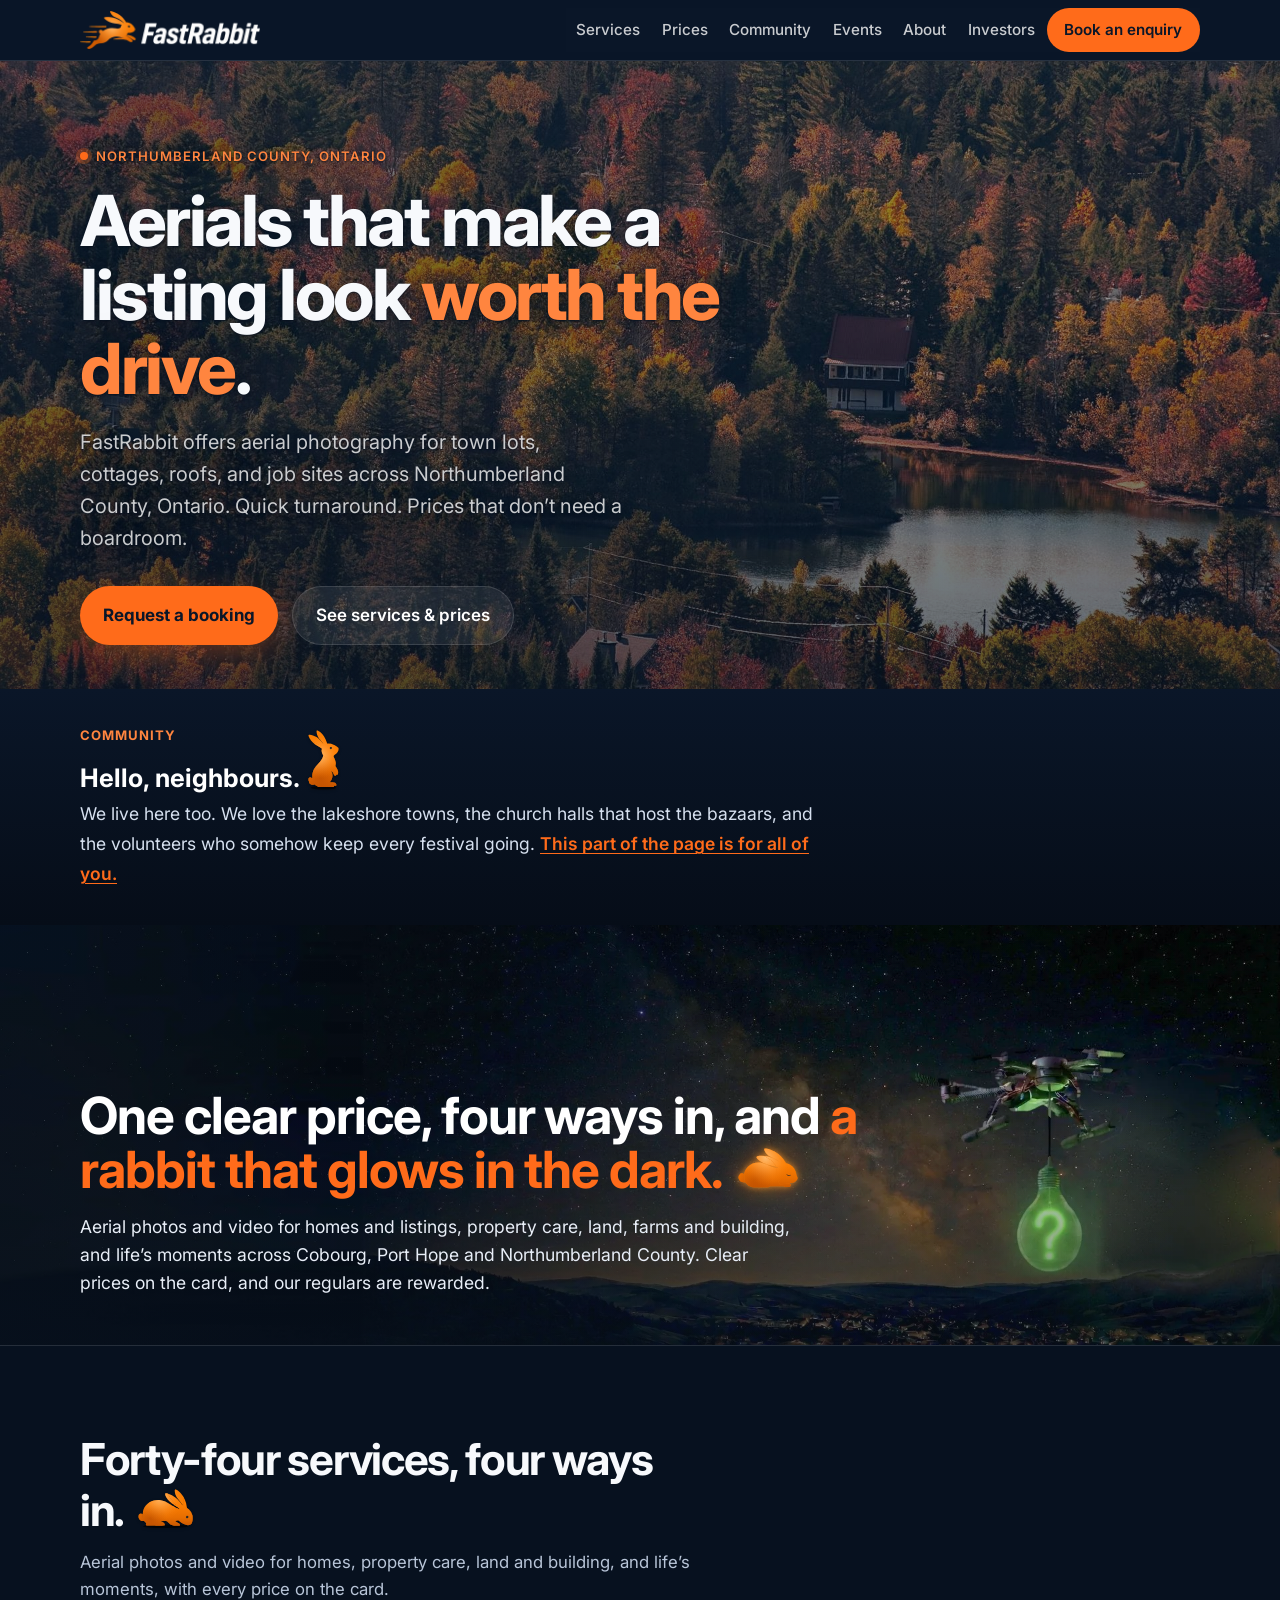
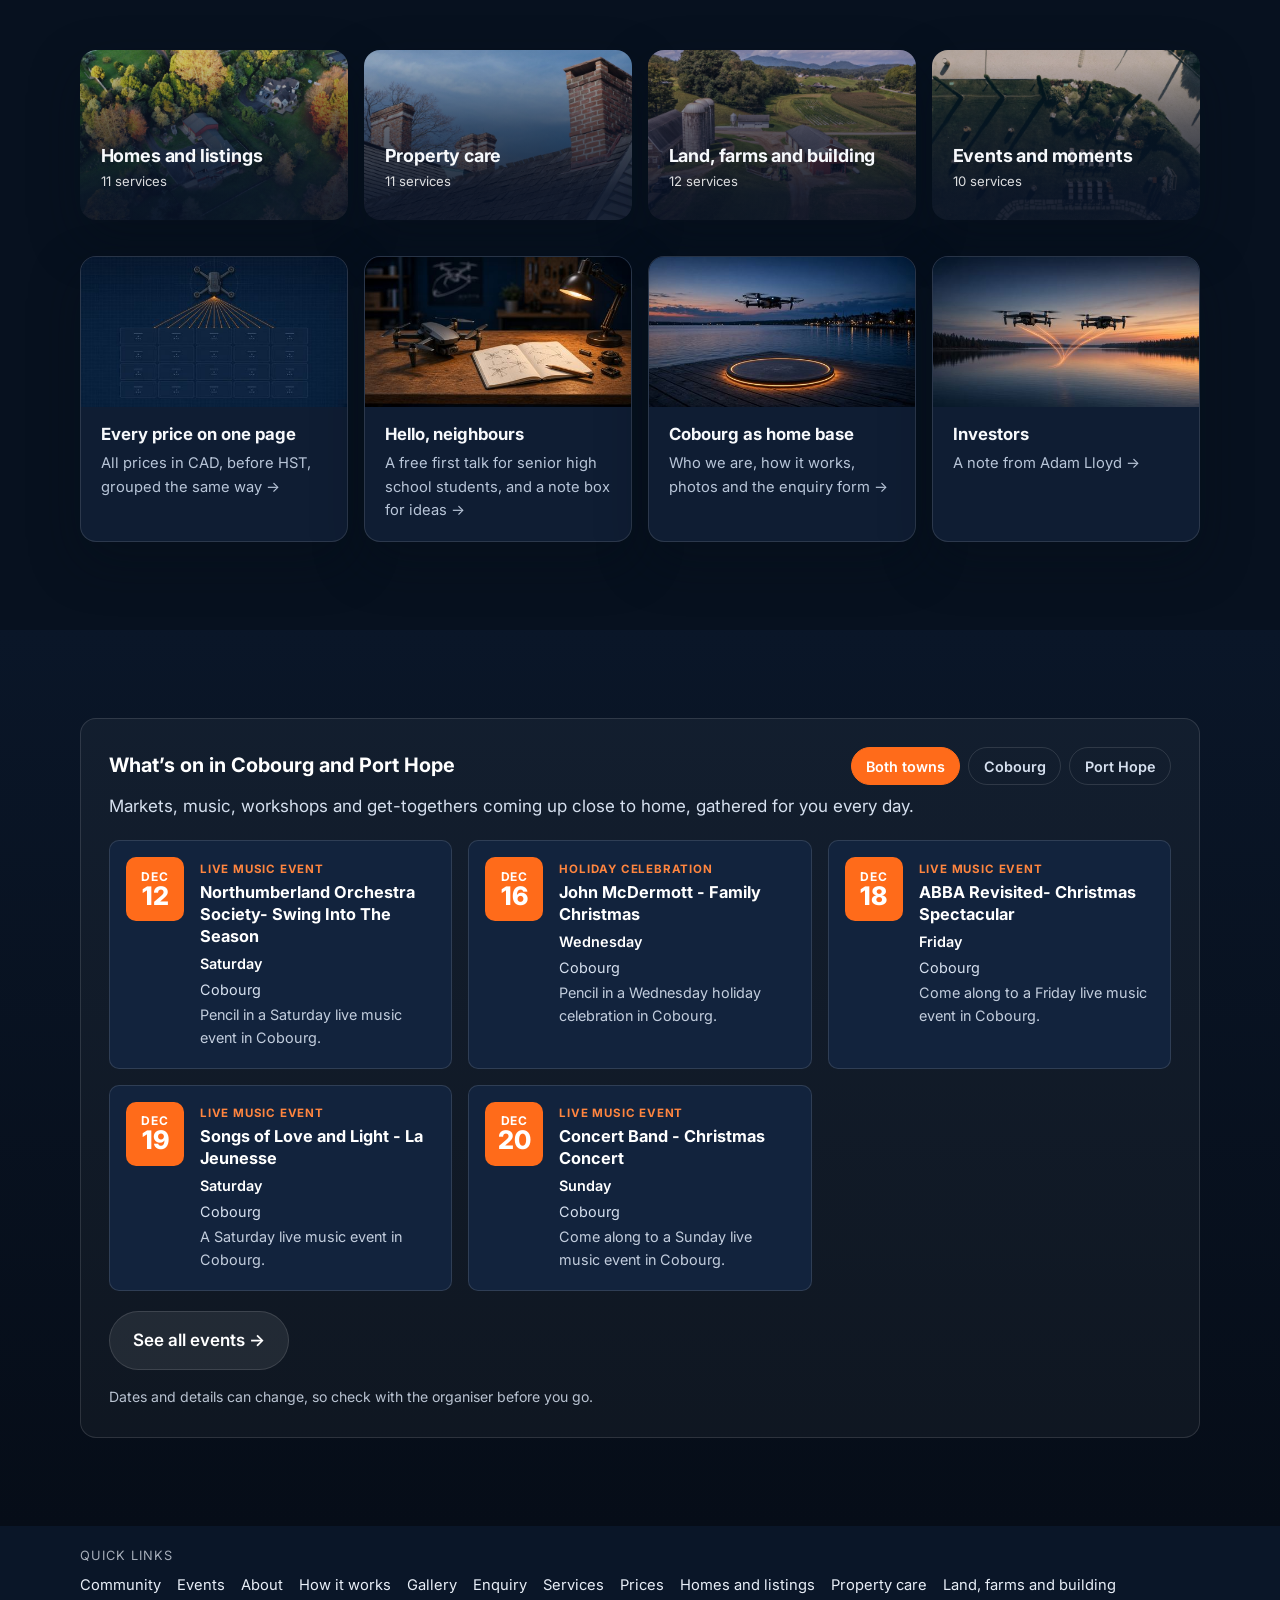
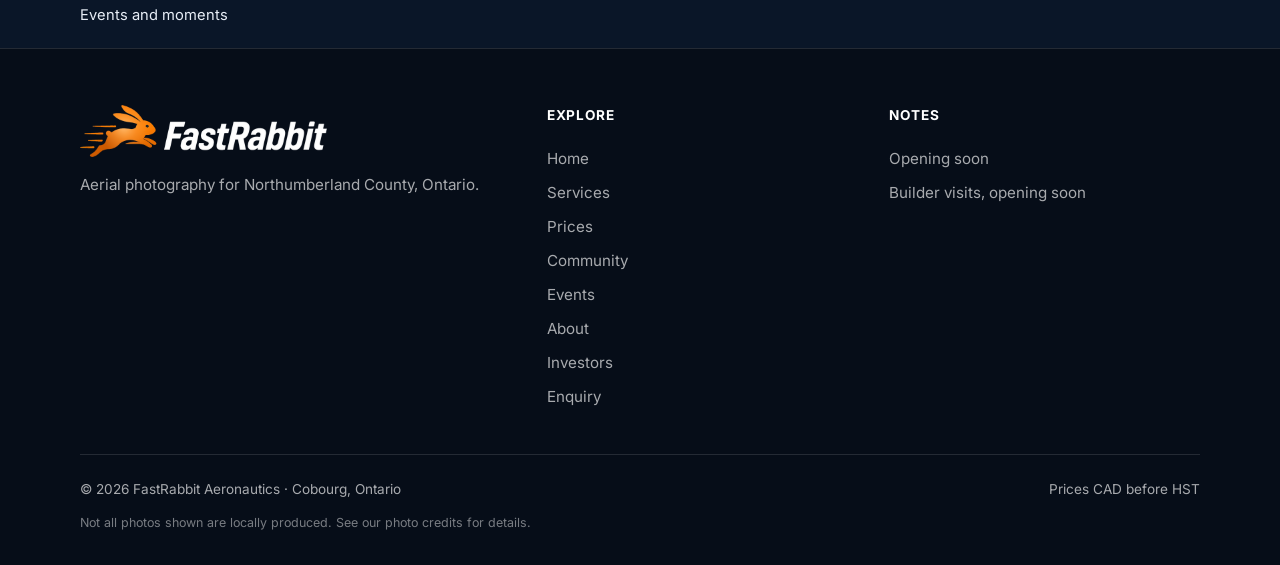
==== commit 2da3b489: "Home and Community: whole closing sentence links to Events" ====
--- a/index.html
+++ b/index.html
@@ -76,7 +76,7 @@
           <p class="section-kicker">Community</p>
           <h2 id="home-community-heading">Hello, <span class="rq-nowrap">neighbours.<span class="rabbit-quiet rabbit-inline rabbit-sniff" aria-hidden="true"><svg class="rq rq-sniff" viewBox="0 0 450 878" width="450" height="878" aria-hidden="true" focusable="false"><defs><radialGradient id="rq-hl-sniff" gradientUnits="userSpaceOnUse" cx="4557" cy="5781" r="3288"><stop offset="0" stop-color="#FFC27A" stop-opacity="0.92"/><stop offset="0.5" stop-color="#FFA347" stop-opacity="0.45"/><stop offset="1" stop-color="#FB7E02" stop-opacity="0"/></radialGradient><linearGradient id="rq-belly-sniff" gradientUnits="userSpaceOnUse" x1="0" y1="6028" x2="0" y2="1260"><stop offset="0" stop-color="#C85400" stop-opacity="0"/><stop offset="0.6" stop-color="#C85400" stop-opacity="0.38"/><stop offset="1" stop-color="#B34700" stop-opacity="0.68"/></linearGradient><radialGradient id="rq-haunch-sniff" gradientUnits="userSpaceOnUse" cx="4732" cy="2575" r="2795"><stop offset="0" stop-color="#B34700" stop-opacity="0.6"/><stop offset="1" stop-color="#B34700" stop-opacity="0"/></radialGradient><filter id="rq-soft-sniff" x="-30%" y="-300%" width="160%" height="700%"><feGaussianBlur stdDeviation="9"/></filter><clipPath id="rq-c-rest-sniff" clipPathUnits="userSpaceOnUse"><path clip-rule="evenodd" fill-rule="evenodd" d="M-108 -330 H1142 V1304 H-108 Z M296 68 L580 68 L582 284 L468 287 L296 199 Z M479 289 L740 245 L745 478 L563 468 L500 417 Z M287 694 L343 694 L348 796 L287 796 Z"/></clipPath><clipPath id="rq-c-ears-sniff" clipPathUnits="userSpaceOnUse"><path d="M285 60 L590 60 L592 292 L470 295 L285 200 Z"/></clipPath><clipPath id="rq-c-head-sniff" clipPathUnits="userSpaceOnUse"><path d="M470 282 L750 235 L755 485 L560 475 L492 420 Z"/></clipPath><clipPath id="rq-c-tail-sniff" clipPathUnits="userSpaceOnUse"><path d="M285 690 L345 690 L350 800 L285 800 Z"/></clipPath><g id="rq-b-sniff" transform="translate(0.000000,1024.000000) scale(0.100000,-0.100000)"><path d="M4207 9460 c-40 -32 -50 -79 -44 -204 10 -194 75 -415 192 -651 92 -186 168 -291 333 -467 198 -210 462 -544 462 -585 0 -26 -31 2 -112 100 -321 393 -631 695 -885 863 -442 292 -1031 443 -1137 292 -86 -123 197 -650 542 -1010 216 -225 446 -392 887 -645 221 -127 300 -174 478 -287 27 -17 30 -44 12 -116 -63 -263 -14 -541 136 -769 60 -90 65 -157 25 -301 -93 -337 -260 -587 -721 -1080 -462 -494 -626 -744 -750 -1140 -72 -232 -107 -610 -76 -826 12 -85 4 -89 -85 -45 -33 16 -83 36 -111 45 -188 57 -174 56 -208 12 -15 -19 -39 -38 -55 -41 -120 -26 -145 -312 -46 -521 22 -47 31 -76 25 -85 -45 -71 125 -277 295 -359 149 -71 321 -82 440 -27 80 37 78 37 170 -51 78 -75 199 -149 268 -166 14 -3 40 -23 57 -45 80 -101 100 -102 1296 -99 904 3 993 4 1027 20 42 19 78 69 78 110 0 49 21 58 136 58 158 0 204 28 204 122 0 107 -86 250 -192 319 -123 79 -291 105 -553 86 -248 -19 -245 -20 -155 78 389 430 457 1065 161 1500 -23 32 -27 55 -11 55 18 0 161 -143 205 -205 52 -73 94 -155 129 -252 50 -141 100 -212 171 -244 89 -41 163 -10 211 87 31 64 44 72 76 50 34 -24 94 -21 123 8 115 115 128 439 26 702 -35 92 -134 268 -240 428 -85 129 -88 138 -68 219 82 333 40 601 -160 1020 -166 348 -163 386 35 523 393 271 566 529 565 840 -1 118 -19 171 -77 222 -38 33 -287 203 -469 320 -323 206 -594 270 -960 225 -91 -11 -141 -13 -148 -6 -5 5 -27 68 -49 140 -202 670 -550 1234 -971 1572 -226 182 -414 264 -482 211z" fill="#FB7E02"/><path d="M4207 9460 c-40 -32 -50 -79 -44 -204 10 -194 75 -415 192 -651 92 -186 168 -291 333 -467 198 -210 462 -544 462 -585 0 -26 -31 2 -112 100 -321 393 -631 695 -885 863 -442 292 -1031 443 -1137 292 -86 -123 197 -650 542 -1010 216 -225 446 -392 887 -645 221 -127 300 -174 478 -287 27 -17 30 -44 12 -116 -63 -263 -14 -541 136 -769 60 -90 65 -157 25 -301 -93 -337 -260 -587 -721 -1080 -462 -494 -626 -744 -750 -1140 -72 -232 -107 -610 -76 -826 12 -85 4 -89 -85 -45 -33 16 -83 36 -111 45 -188 57 -174 56 -208 12 -15 -19 -39 -38 -55 -41 -120 -26 -145 -312 -46 -521 22 -47 31 -76 25 -85 -45 -71 125 -277 295 -359 149 -71 321 -82 440 -27 80 37 78 37 170 -51 78 -75 199 -149 268 -166 14 -3 40 -23 57 -45 80 -101 100 -102 1296 -99 904 3 993 4 1027 20 42 19 78 69 78 110 0 49 21 58 136 58 158 0 204 28 204 122 0 107 -86 250 -192 319 -123 79 -291 105 -553 86 -248 -19 -245 -20 -155 78 389 430 457 1065 161 1500 -23 32 -27 55 -11 55 18 0 161 -143 205 -205 52 -73 94 -155 129 -252 50 -141 100 -212 171 -244 89 -41 163 -10 211 87 31 64 44 72 76 50 34 -24 94 -21 123 8 115 115 128 439 26 702 -35 92 -134 268 -240 428 -85 129 -88 138 -68 219 82 333 40 601 -160 1020 -166 348 -163 386 35 523 393 271 566 529 565 840 -1 118 -19 171 -77 222 -38 33 -287 203 -469 320 -323 206 -594 270 -960 225 -91 -11 -141 -13 -148 -6 -5 5 -27 68 -49 140 -202 670 -550 1234 -971 1572 -226 182 -414 264 -482 211z" fill="url(#rq-belly-sniff)"/><path d="M4207 9460 c-40 -32 -50 -79 -44 -204 10 -194 75 -415 192 -651 92 -186 168 -291 333 -467 198 -210 462 -544 462 -585 0 -26 -31 2 -112 100 -321 393 -631 695 -885 863 -442 292 -1031 443 -1137 292 -86 -123 197 -650 542 -1010 216 -225 446 -392 887 -645 221 -127 300 -174 478 -287 27 -17 30 -44 12 -116 -63 -263 -14 -541 136 -769 60 -90 65 -157 25 -301 -93 -337 -260 -587 -721 -1080 -462 -494 -626 -744 -750 -1140 -72 -232 -107 -610 -76 -826 12 -85 4 -89 -85 -45 -33 16 -83 36 -111 45 -188 57 -174 56 -208 12 -15 -19 -39 -38 -55 -41 -120 -26 -145 -312 -46 -521 22 -47 31 -76 25 -85 -45 -71 125 -277 295 -359 149 -71 321 -82 440 -27 80 37 78 37 170 -51 78 -75 199 -149 268 -166 14 -3 40 -23 57 -45 80 -101 100 -102 1296 -99 904 3 993 4 1027 20 42 19 78 69 78 110 0 49 21 58 136 58 158 0 204 28 204 122 0 107 -86 250 -192 319 -123 79 -291 105 -553 86 -248 -19 -245 -20 -155 78 389 430 457 1065 161 1500 -23 32 -27 55 -11 55 18 0 161 -143 205 -205 52 -73 94 -155 129 -252 50 -141 100 -212 171 -244 89 -41 163 -10 211 87 31 64 44 72 76 50 34 -24 94 -21 123 8 115 115 128 439 26 702 -35 92 -134 268 -240 428 -85 129 -88 138 -68 219 82 333 40 601 -160 1020 -166 348 -163 386 35 523 393 271 566 529 565 840 -1 118 -19 171 -77 222 -38 33 -287 203 -469 320 -323 206 -594 270 -960 225 -91 -11 -141 -13 -148 -6 -5 5 -27 68 -49 140 -202 670 -550 1234 -971 1572 -226 182 -414 264 -482 211z" fill="url(#rq-haunch-sniff)"/><path d="M4207 9460 c-40 -32 -50 -79 -44 -204 10 -194 75 -415 192 -651 92 -186 168 -291 333 -467 198 -210 462 -544 462 -585 0 -26 -31 2 -112 100 -321 393 -631 695 -885 863 -442 292 -1031 443 -1137 292 -86 -123 197 -650 542 -1010 216 -225 446 -392 887 -645 221 -127 300 -174 478 -287 27 -17 30 -44 12 -116 -63 -263 -14 -541 136 -769 60 -90 65 -157 25 -301 -93 -337 -260 -587 -721 -1080 -462 -494 -626 -744 -750 -1140 -72 -232 -107 -610 -76 -826 12 -85 4 -89 -85 -45 -33 16 -83 36 -111 45 -188 57 -174 56 -208 12 -15 -19 -39 -38 -55 -41 -120 -26 -145 -312 -46 -521 22 -47 31 -76 25 -85 -45 -71 125 -277 295 -359 149 -71 321 -82 440 -27 80 37 78 37 170 -51 78 -75 199 -149 268 -166 14 -3 40 -23 57 -45 80 -101 100 -102 1296 -99 904 3 993 4 1027 20 42 19 78 69 78 110 0 49 21 58 136 58 158 0 204 28 204 122 0 107 -86 250 -192 319 -123 79 -291 105 -553 86 -248 -19 -245 -20 -155 78 389 430 457 1065 161 1500 -23 32 -27 55 -11 55 18 0 161 -143 205 -205 52 -73 94 -155 129 -252 50 -141 100 -212 171 -244 89 -41 163 -10 211 87 31 64 44 72 76 50 34 -24 94 -21 123 8 115 115 128 439 26 702 -35 92 -134 268 -240 428 -85 129 -88 138 -68 219 82 333 40 601 -160 1020 -166 348 -163 386 35 523 393 271 566 529 565 840 -1 118 -19 171 -77 222 -38 33 -287 203 -469 320 -323 206 -594 270 -960 225 -91 -11 -141 -13 -148 -6 -5 5 -27 68 -49 140 -202 670 -550 1234 -971 1572 -226 182 -414 264 -482 211z" fill="url(#rq-hl-sniff)"/></g></defs><ellipse class="rq-shadow" cx="225" cy="838" rx="184" ry="26" fill="#000" fill-opacity="0.62" filter="url(#rq-soft-sniff)"/><g class="rq-body"><g transform="translate(-292 -70)"><g clip-path="url(#rq-c-rest-sniff)"><use href="#rq-b-sniff"/></g></g><g class="rq-tail"><g transform="translate(-292 -70)"><g clip-path="url(#rq-c-tail-sniff)"><use href="#rq-b-sniff"/></g></g></g><g class="rq-head"><g transform="translate(-292 -70)"><g clip-path="url(#rq-c-head-sniff)"><use href="#rq-b-sniff"/></g></g><g transform="translate(-292 -70)"><g transform="translate(0.000000,1024.000000) scale(0.100000,-0.100000)" fill="#282828"><path d="M6175 7066 c-158 -69 -114 -306 57 -306 177 0 234 219 78 298 -50 25 -91 27 -135 8z"/></g></g><g class="rq-ears"><g transform="translate(-292 -70)"><g clip-path="url(#rq-c-ears-sniff)"><use href="#rq-b-sniff"/></g></g></g></g></g></svg></span></span></h2>
           <p class="community-lead">
-            We live here too. We love the lakeshore towns, the church halls that host the bazaars, and the volunteers who somehow keep every festival going. This part of the page is for <a class="all-link" href="events.html">all</a> of you.
+            We live here too. We love the lakeshore towns, the church halls that host the bazaars, and the volunteers who somehow keep every festival going. <a class="all-link" href="events.html">This part of the page is for all of you.</a>
           </p>
         </div>
       </div>
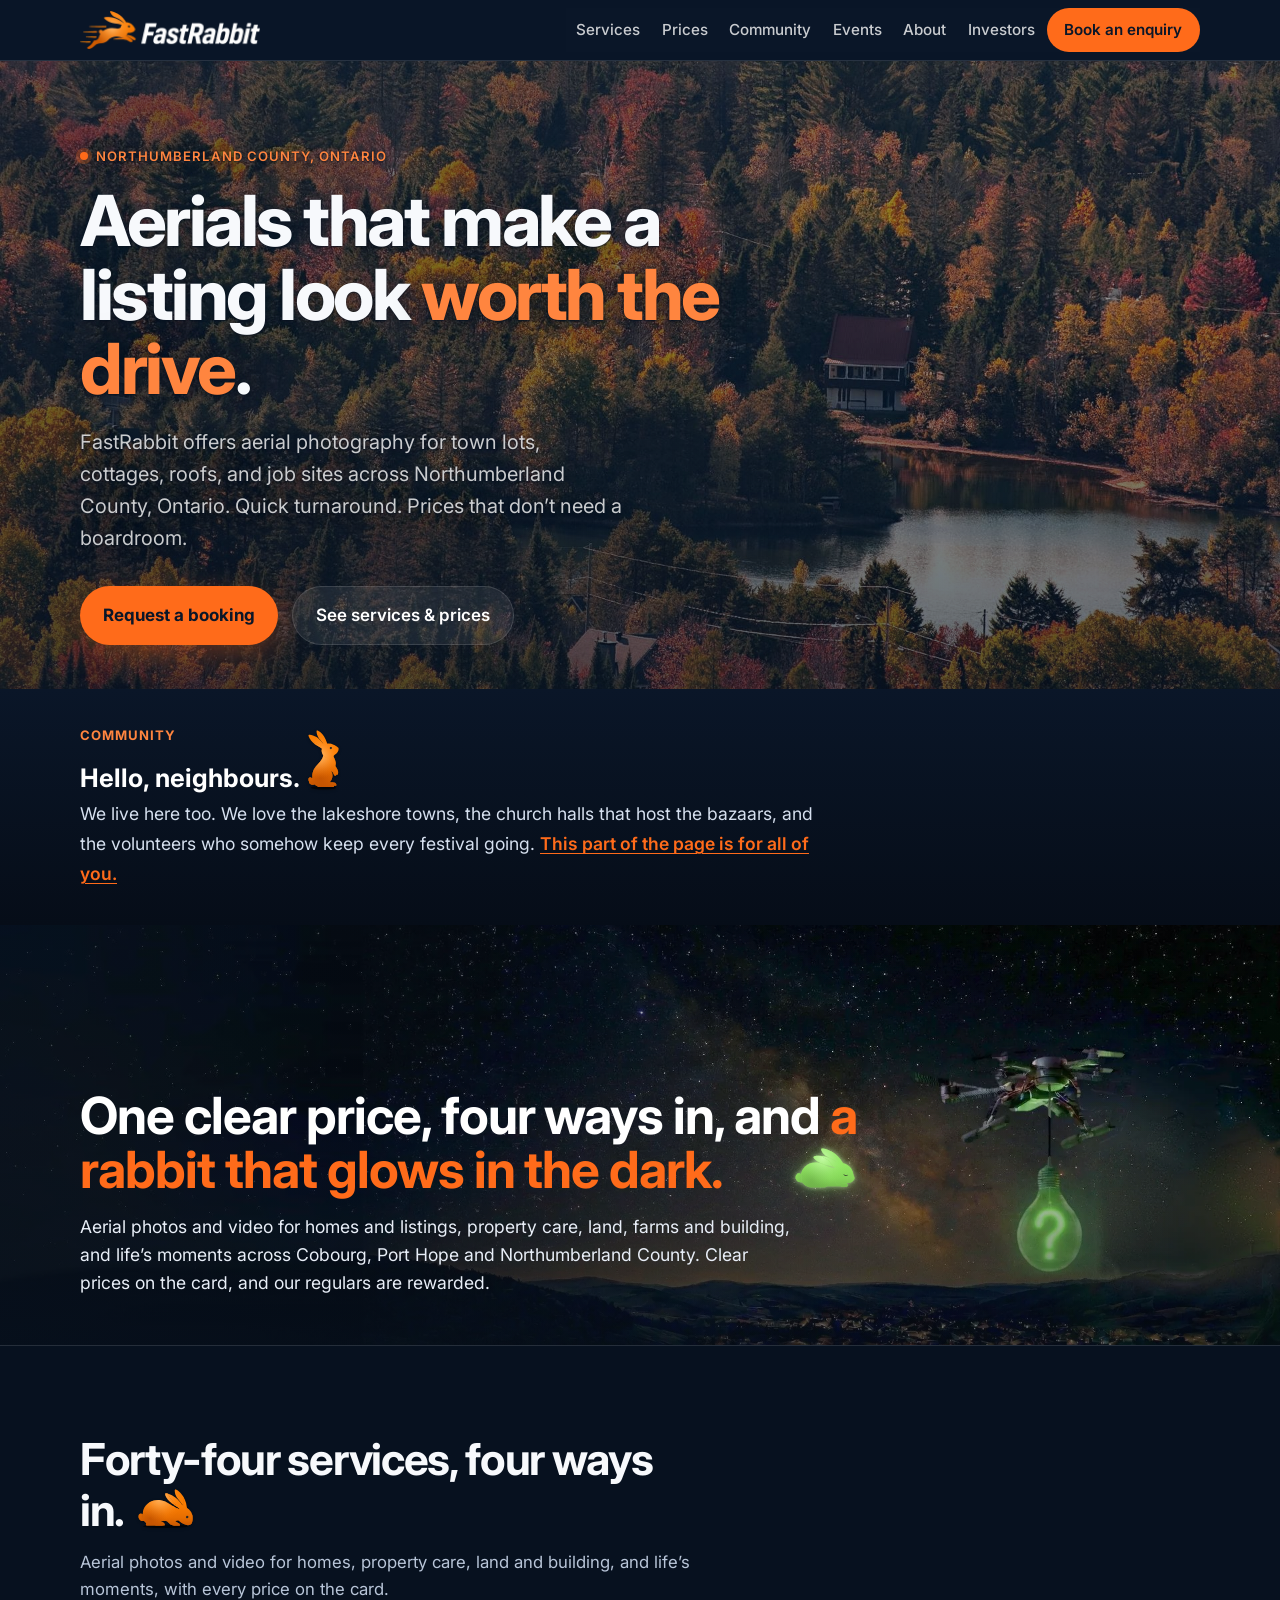
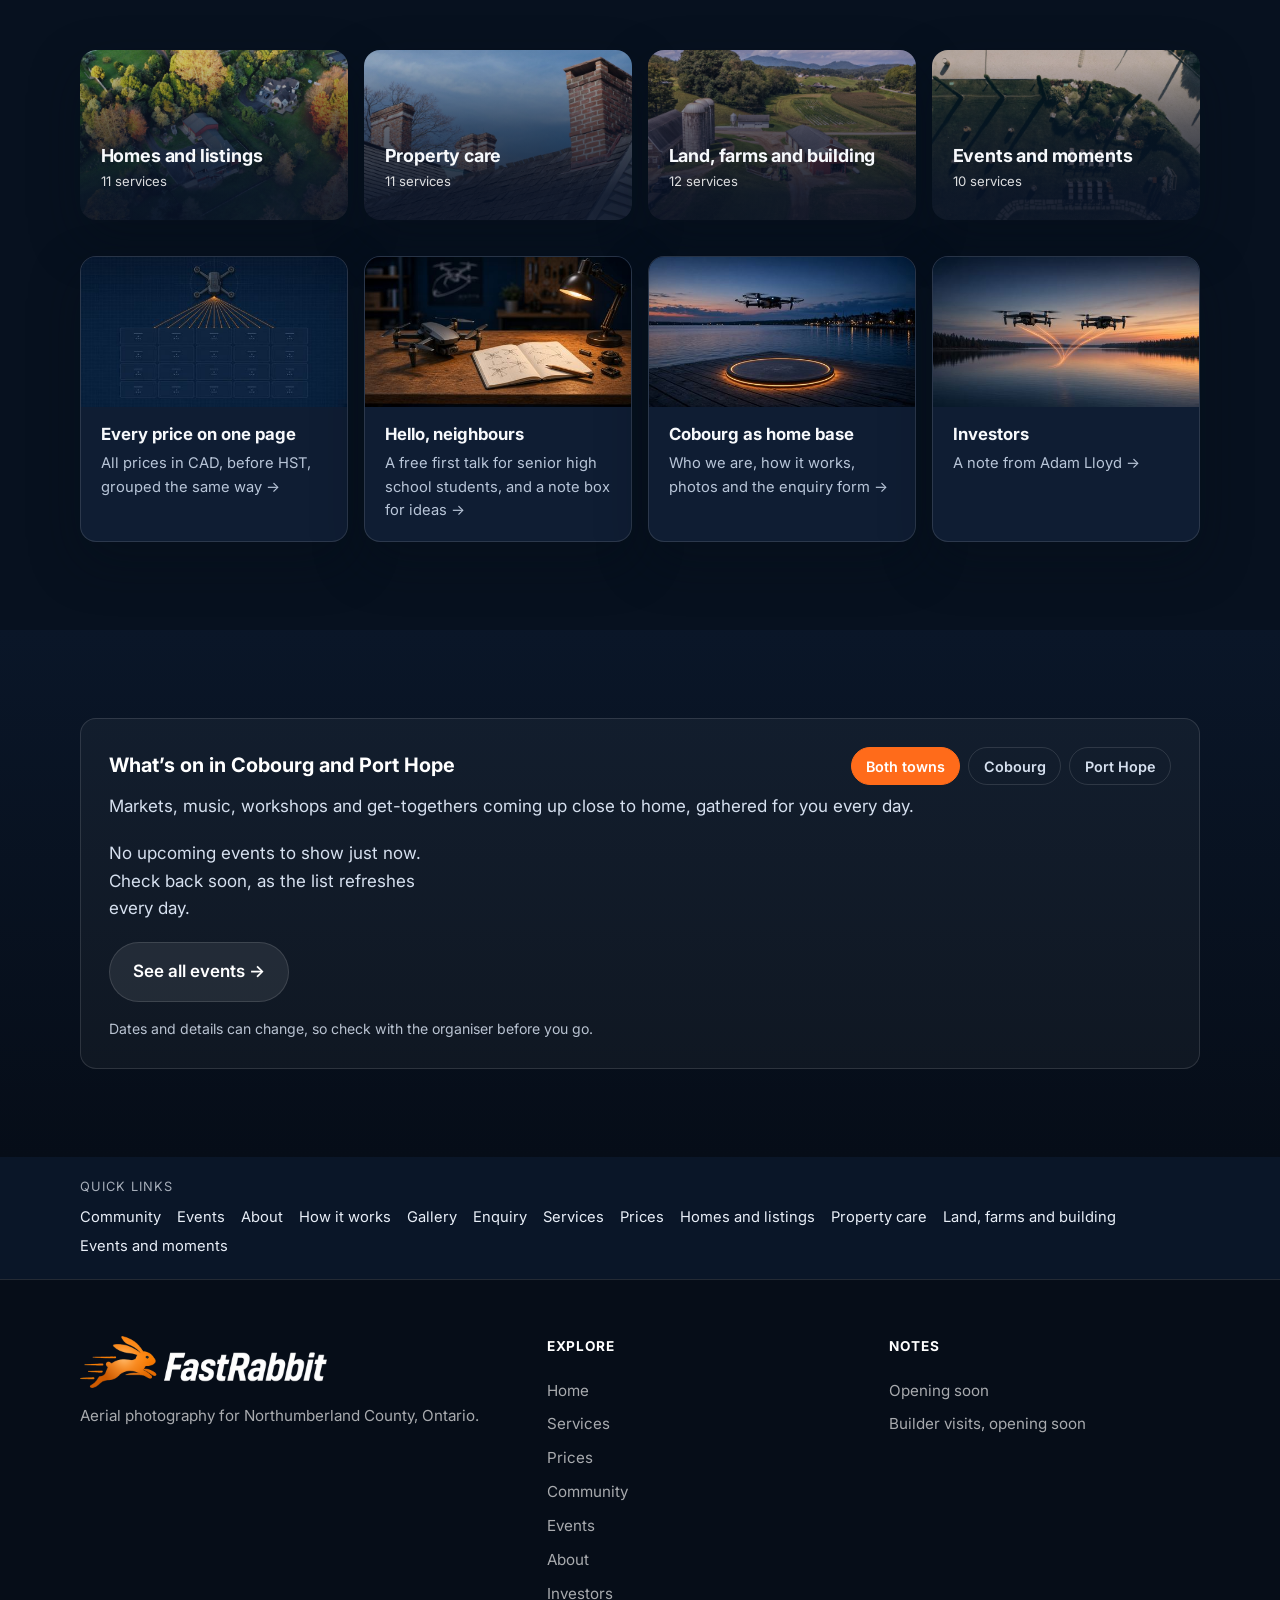
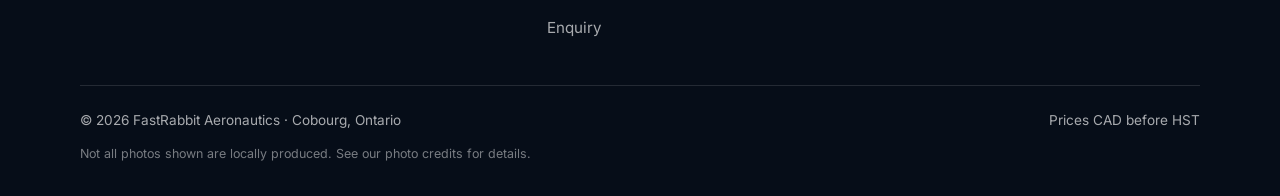
==== commit 4bd21e70: "Investors: pencil sketch moves to the top (harbour photo removed, farm road photo back below); night" ====
--- a/index.html
+++ b/index.html
@@ -87,7 +87,7 @@
       <div class="services-banner-bg" role="img" aria-label="A starry night sky over a lit hill town, with a small aircraft on the right carrying a glowing green question-mark bulb."></div>
       <div class="container services-banner-txt">
         <!-- BANNER-COPY-SLOT -->
-        <h2 id="services-banner-heading">One clear price, four ways in, and <em>a rabbit that glows in the <span class="rq-nowrap">dark.<span class="rabbit-quiet rabbit-inline rabbit-sleep" aria-hidden="true"><svg class="rq rq-sleep" viewBox="0 0 833 595" width="833" height="595" aria-hidden="true" focusable="false"><defs><radialGradient id="rq-hl-sleep" gradientUnits="userSpaceOnUse" cx="4947" cy="6716" r="3777"><stop offset="0" stop-color="#FFC27A" stop-opacity="0.92"/><stop offset="0.5" stop-color="#FFA347" stop-opacity="0.45"/><stop offset="1" stop-color="#FB7E02" stop-opacity="0"/></radialGradient><linearGradient id="rq-belly-sleep" gradientUnits="userSpaceOnUse" x1="0" y1="5746" x2="0" y2="2620"><stop offset="0" stop-color="#C85400" stop-opacity="0"/><stop offset="0.6" stop-color="#C85400" stop-opacity="0.38"/><stop offset="1" stop-color="#B34700" stop-opacity="0.68"/></linearGradient><radialGradient id="rq-haunch-sleep" gradientUnits="userSpaceOnUse" cx="3469" cy="3698" r="2463"><stop offset="0" stop-color="#B34700" stop-opacity="0.6"/><stop offset="1" stop-color="#B34700" stop-opacity="0"/></radialGradient><filter id="rq-soft-sleep" x="-30%" y="-300%" width="160%" height="700%"><feGaussianBlur stdDeviation="9"/></filter><clipPath id="rq-c-rest-sleep" clipPathUnits="userSpaceOnUse"><path clip-rule="evenodd" fill-rule="evenodd" d="M-289 -183 H1344 V1168 H-289 Z M354 200 L578 200 L712 405 L694 470 L638 463 L574 386 L447 308 L359 267 Z M647 440 L763 431 L837 561 L837 696 L693 714 L647 598 Z M107 555 L197 555 L201 700 L107 700 Z"/></clipPath><clipPath id="rq-c-ears-sleep" clipPathUnits="userSpaceOnUse"><path d="M340 190 L580 190 L725 410 L705 480 L645 472 L576 390 L440 306 L345 262 Z"/></clipPath><clipPath id="rq-c-head-sleep" clipPathUnits="userSpaceOnUse"><path d="M640 430 L765 420 L845 560 L845 705 L690 725 L640 600 Z"/></clipPath><clipPath id="rq-c-tail-sleep" clipPathUnits="userSpaceOnUse"><path d="M104 550 L200 550 L205 705 L104 705 Z"/></clipPath><g id="rq-b-sleep" transform="translate(0.000000,1024.000000) scale(0.100000,-0.100000)"><path d="M4823 7991 c-170 -80 -22 -434 326 -782 205 -204 314 -278 603 -408 376 -170 622 -303 883 -477 150 -100 213 -153 165 -139 -14 4 -72 38 -130 75 -441 284 -954 514 -1385 621 -481 120 -1070 153 -1377 79 -381 -93 -298 -327 242 -686 457 -304 926 -482 1905 -723 559 -138 595 -148 595 -177 0 -26 -52 -38 -170 -38 -229 0 -472 75 -1250 386 -759 304 -892 340 -1260 340 -594 0 -1111 -203 -1495 -587 -248 -247 -411 -541 -480 -865 -37 -172 -34 -169 -114 -116 -81 55 -137 69 -249 63 -148 -7 -228 -46 -261 -126 -7 -15 -32 -42 -57 -59 -68 -49 -96 -105 -114 -232 -5 -30 -13 -75 -20 -99 -13 -53 -1 -149 31 -244 118 -348 453 -546 822 -489 38 6 75 8 82 6 8 -3 49 -58 91 -122 221 -331 525 -508 964 -558 171 -19 2033 -22 2135 -2 76 14 128 40 184 91 43 40 43 40 135 31 50 -5 447 -9 881 -9 806 0 816 0 1100 -40 376 -54 527 -59 639 -25 215 67 261 267 102 438 -26 27 -46 54 -46 59 0 6 56 12 133 16 368 17 663 166 852 432 81 112 100 166 100 275 0 94 -1 96 -49 190 -68 132 -95 208 -111 314 -98 645 -406 1106 -925 1385 -133 71 -327 138 -455 156 -72 10 -76 14 -143 132 -328 585 -813 1080 -1406 1436 -516 310 -1294 563 -1473 478z" fill="#FB7E02"/><path d="M4823 7991 c-170 -80 -22 -434 326 -782 205 -204 314 -278 603 -408 376 -170 622 -303 883 -477 150 -100 213 -153 165 -139 -14 4 -72 38 -130 75 -441 284 -954 514 -1385 621 -481 120 -1070 153 -1377 79 -381 -93 -298 -327 242 -686 457 -304 926 -482 1905 -723 559 -138 595 -148 595 -177 0 -26 -52 -38 -170 -38 -229 0 -472 75 -1250 386 -759 304 -892 340 -1260 340 -594 0 -1111 -203 -1495 -587 -248 -247 -411 -541 -480 -865 -37 -172 -34 -169 -114 -116 -81 55 -137 69 -249 63 -148 -7 -228 -46 -261 -126 -7 -15 -32 -42 -57 -59 -68 -49 -96 -105 -114 -232 -5 -30 -13 -75 -20 -99 -13 -53 -1 -149 31 -244 118 -348 453 -546 822 -489 38 6 75 8 82 6 8 -3 49 -58 91 -122 221 -331 525 -508 964 -558 171 -19 2033 -22 2135 -2 76 14 128 40 184 91 43 40 43 40 135 31 50 -5 447 -9 881 -9 806 0 816 0 1100 -40 376 -54 527 -59 639 -25 215 67 261 267 102 438 -26 27 -46 54 -46 59 0 6 56 12 133 16 368 17 663 166 852 432 81 112 100 166 100 275 0 94 -1 96 -49 190 -68 132 -95 208 -111 314 -98 645 -406 1106 -925 1385 -133 71 -327 138 -455 156 -72 10 -76 14 -143 132 -328 585 -813 1080 -1406 1436 -516 310 -1294 563 -1473 478z" fill="url(#rq-belly-sleep)"/><path d="M4823 7991 c-170 -80 -22 -434 326 -782 205 -204 314 -278 603 -408 376 -170 622 -303 883 -477 150 -100 213 -153 165 -139 -14 4 -72 38 -130 75 -441 284 -954 514 -1385 621 -481 120 -1070 153 -1377 79 -381 -93 -298 -327 242 -686 457 -304 926 -482 1905 -723 559 -138 595 -148 595 -177 0 -26 -52 -38 -170 -38 -229 0 -472 75 -1250 386 -759 304 -892 340 -1260 340 -594 0 -1111 -203 -1495 -587 -248 -247 -411 -541 -480 -865 -37 -172 -34 -169 -114 -116 -81 55 -137 69 -249 63 -148 -7 -228 -46 -261 -126 -7 -15 -32 -42 -57 -59 -68 -49 -96 -105 -114 -232 -5 -30 -13 -75 -20 -99 -13 -53 -1 -149 31 -244 118 -348 453 -546 822 -489 38 6 75 8 82 6 8 -3 49 -58 91 -122 221 -331 525 -508 964 -558 171 -19 2033 -22 2135 -2 76 14 128 40 184 91 43 40 43 40 135 31 50 -5 447 -9 881 -9 806 0 816 0 1100 -40 376 -54 527 -59 639 -25 215 67 261 267 102 438 -26 27 -46 54 -46 59 0 6 56 12 133 16 368 17 663 166 852 432 81 112 100 166 100 275 0 94 -1 96 -49 190 -68 132 -95 208 -111 314 -98 645 -406 1106 -925 1385 -133 71 -327 138 -455 156 -72 10 -76 14 -143 132 -328 585 -813 1080 -1406 1436 -516 310 -1294 563 -1473 478z" fill="url(#rq-haunch-sleep)"/><path d="M4823 7991 c-170 -80 -22 -434 326 -782 205 -204 314 -278 603 -408 376 -170 622 -303 883 -477 150 -100 213 -153 165 -139 -14 4 -72 38 -130 75 -441 284 -954 514 -1385 621 -481 120 -1070 153 -1377 79 -381 -93 -298 -327 242 -686 457 -304 926 -482 1905 -723 559 -138 595 -148 595 -177 0 -26 -52 -38 -170 -38 -229 0 -472 75 -1250 386 -759 304 -892 340 -1260 340 -594 0 -1111 -203 -1495 -587 -248 -247 -411 -541 -480 -865 -37 -172 -34 -169 -114 -116 -81 55 -137 69 -249 63 -148 -7 -228 -46 -261 -126 -7 -15 -32 -42 -57 -59 -68 -49 -96 -105 -114 -232 -5 -30 -13 -75 -20 -99 -13 -53 -1 -149 31 -244 118 -348 453 -546 822 -489 38 6 75 8 82 6 8 -3 49 -58 91 -122 221 -331 525 -508 964 -558 171 -19 2033 -22 2135 -2 76 14 128 40 184 91 43 40 43 40 135 31 50 -5 447 -9 881 -9 806 0 816 0 1100 -40 376 -54 527 -59 639 -25 215 67 261 267 102 438 -26 27 -46 54 -46 59 0 6 56 12 133 16 368 17 663 166 852 432 81 112 100 166 100 275 0 94 -1 96 -49 190 -68 132 -95 208 -111 314 -98 645 -406 1106 -925 1385 -133 71 -327 138 -455 156 -72 10 -76 14 -143 132 -328 585 -813 1080 -1406 1436 -516 310 -1294 563 -1473 478z" fill="url(#rq-hl-sleep)"/></g></defs><ellipse class="rq-shadow" cx="416" cy="555" rx="345" ry="26" fill="#000" fill-opacity="0.62" filter="url(#rq-soft-sleep)"/><g class="rq-body"><g transform="translate(-111 -217)"><g clip-path="url(#rq-c-rest-sleep)"><use href="#rq-b-sleep"/></g></g><g class="rq-tail"><g transform="translate(-111 -217)"><g clip-path="url(#rq-c-tail-sleep)"><use href="#rq-b-sleep"/></g></g></g><g class="rq-head"><g transform="translate(-111 -217)"><g clip-path="url(#rq-c-head-sleep)"><use href="#rq-b-sleep"/></g></g><g transform="translate(-111 -217)"><g transform="translate(0.000000,1024.000000) scale(0.100000,-0.100000)" fill="#282828"><path d="M7844 4456 c-18 -47 91 -183 179 -224 143 -67 327 -41 411 59 50 59 28 82 -38 41 -143 -91 -314 -63 -455 73 -69 66 -87 76 -97 51z"/></g></g><g class="rq-ears"><g transform="translate(-111 -217)"><g clip-path="url(#rq-c-ears-sleep)"><use href="#rq-b-sleep"/></g></g></g></g></g></svg></span></span></em></h2>
+        <h2 id="services-banner-heading">One clear price, four ways in, and <em>a rabbit that glows in the <span class="rq-nowrap">dark.<span class="rabbit-quiet rabbit-inline rabbit-sleep" aria-hidden="true"><svg class="rq rq-sleep" viewBox="0 0 833 595" width="833" height="595" aria-hidden="true" focusable="false"><defs><radialGradient id="rq-hl-sleep" gradientUnits="userSpaceOnUse" cx="4947" cy="6716" r="3777"><stop offset="0" stop-color="#CDFFAF" stop-opacity="0.88"/><stop offset="0.5" stop-color="#ABEC88" stop-opacity="0.45"/><stop offset="1" stop-color="#91E861" stop-opacity="0"/></radialGradient><linearGradient id="rq-belly-sleep" gradientUnits="userSpaceOnUse" x1="0" y1="5746" x2="0" y2="2620"><stop offset="0" stop-color="#73B94C" stop-opacity="0"/><stop offset="0.6" stop-color="#73B94C" stop-opacity="0.38"/><stop offset="1" stop-color="#67A544" stop-opacity="0.68"/></linearGradient><radialGradient id="rq-haunch-sleep" gradientUnits="userSpaceOnUse" cx="3469" cy="3698" r="2463"><stop offset="0" stop-color="#67A544" stop-opacity="0.6"/><stop offset="1" stop-color="#67A544" stop-opacity="0"/></radialGradient><filter id="rq-soft-sleep" x="-30%" y="-300%" width="160%" height="700%"><feGaussianBlur stdDeviation="9"/></filter><clipPath id="rq-c-rest-sleep" clipPathUnits="userSpaceOnUse"><path clip-rule="evenodd" fill-rule="evenodd" d="M-289 -183 H1344 V1168 H-289 Z M354 200 L578 200 L712 405 L694 470 L638 463 L574 386 L447 308 L359 267 Z M647 440 L763 431 L837 561 L837 696 L693 714 L647 598 Z M107 555 L197 555 L201 700 L107 700 Z"/></clipPath><clipPath id="rq-c-ears-sleep" clipPathUnits="userSpaceOnUse"><path d="M340 190 L580 190 L725 410 L705 480 L645 472 L576 390 L440 306 L345 262 Z"/></clipPath><clipPath id="rq-c-head-sleep" clipPathUnits="userSpaceOnUse"><path d="M640 430 L765 420 L845 560 L845 705 L690 725 L640 600 Z"/></clipPath><clipPath id="rq-c-tail-sleep" clipPathUnits="userSpaceOnUse"><path d="M104 550 L200 550 L205 705 L104 705 Z"/></clipPath><g id="rq-b-sleep" transform="translate(0.000000,1024.000000) scale(0.100000,-0.100000)"><path d="M4823 7991 c-170 -80 -22 -434 326 -782 205 -204 314 -278 603 -408 376 -170 622 -303 883 -477 150 -100 213 -153 165 -139 -14 4 -72 38 -130 75 -441 284 -954 514 -1385 621 -481 120 -1070 153 -1377 79 -381 -93 -298 -327 242 -686 457 -304 926 -482 1905 -723 559 -138 595 -148 595 -177 0 -26 -52 -38 -170 -38 -229 0 -472 75 -1250 386 -759 304 -892 340 -1260 340 -594 0 -1111 -203 -1495 -587 -248 -247 -411 -541 -480 -865 -37 -172 -34 -169 -114 -116 -81 55 -137 69 -249 63 -148 -7 -228 -46 -261 -126 -7 -15 -32 -42 -57 -59 -68 -49 -96 -105 -114 -232 -5 -30 -13 -75 -20 -99 -13 -53 -1 -149 31 -244 118 -348 453 -546 822 -489 38 6 75 8 82 6 8 -3 49 -58 91 -122 221 -331 525 -508 964 -558 171 -19 2033 -22 2135 -2 76 14 128 40 184 91 43 40 43 40 135 31 50 -5 447 -9 881 -9 806 0 816 0 1100 -40 376 -54 527 -59 639 -25 215 67 261 267 102 438 -26 27 -46 54 -46 59 0 6 56 12 133 16 368 17 663 166 852 432 81 112 100 166 100 275 0 94 -1 96 -49 190 -68 132 -95 208 -111 314 -98 645 -406 1106 -925 1385 -133 71 -327 138 -455 156 -72 10 -76 14 -143 132 -328 585 -813 1080 -1406 1436 -516 310 -1294 563 -1473 478z" fill="#91E861"/><path d="M4823 7991 c-170 -80 -22 -434 326 -782 205 -204 314 -278 603 -408 376 -170 622 -303 883 -477 150 -100 213 -153 165 -139 -14 4 -72 38 -130 75 -441 284 -954 514 -1385 621 -481 120 -1070 153 -1377 79 -381 -93 -298 -327 242 -686 457 -304 926 -482 1905 -723 559 -138 595 -148 595 -177 0 -26 -52 -38 -170 -38 -229 0 -472 75 -1250 386 -759 304 -892 340 -1260 340 -594 0 -1111 -203 -1495 -587 -248 -247 -411 -541 -480 -865 -37 -172 -34 -169 -114 -116 -81 55 -137 69 -249 63 -148 -7 -228 -46 -261 -126 -7 -15 -32 -42 -57 -59 -68 -49 -96 -105 -114 -232 -5 -30 -13 -75 -20 -99 -13 -53 -1 -149 31 -244 118 -348 453 -546 822 -489 38 6 75 8 82 6 8 -3 49 -58 91 -122 221 -331 525 -508 964 -558 171 -19 2033 -22 2135 -2 76 14 128 40 184 91 43 40 43 40 135 31 50 -5 447 -9 881 -9 806 0 816 0 1100 -40 376 -54 527 -59 639 -25 215 67 261 267 102 438 -26 27 -46 54 -46 59 0 6 56 12 133 16 368 17 663 166 852 432 81 112 100 166 100 275 0 94 -1 96 -49 190 -68 132 -95 208 -111 314 -98 645 -406 1106 -925 1385 -133 71 -327 138 -455 156 -72 10 -76 14 -143 132 -328 585 -813 1080 -1406 1436 -516 310 -1294 563 -1473 478z" fill="url(#rq-belly-sleep)"/><path d="M4823 7991 c-170 -80 -22 -434 326 -782 205 -204 314 -278 603 -408 376 -170 622 -303 883 -477 150 -100 213 -153 165 -139 -14 4 -72 38 -130 75 -441 284 -954 514 -1385 621 -481 120 -1070 153 -1377 79 -381 -93 -298 -327 242 -686 457 -304 926 -482 1905 -723 559 -138 595 -148 595 -177 0 -26 -52 -38 -170 -38 -229 0 -472 75 -1250 386 -759 304 -892 340 -1260 340 -594 0 -1111 -203 -1495 -587 -248 -247 -411 -541 -480 -865 -37 -172 -34 -169 -114 -116 -81 55 -137 69 -249 63 -148 -7 -228 -46 -261 -126 -7 -15 -32 -42 -57 -59 -68 -49 -96 -105 -114 -232 -5 -30 -13 -75 -20 -99 -13 -53 -1 -149 31 -244 118 -348 453 -546 822 -489 38 6 75 8 82 6 8 -3 49 -58 91 -122 221 -331 525 -508 964 -558 171 -19 2033 -22 2135 -2 76 14 128 40 184 91 43 40 43 40 135 31 50 -5 447 -9 881 -9 806 0 816 0 1100 -40 376 -54 527 -59 639 -25 215 67 261 267 102 438 -26 27 -46 54 -46 59 0 6 56 12 133 16 368 17 663 166 852 432 81 112 100 166 100 275 0 94 -1 96 -49 190 -68 132 -95 208 -111 314 -98 645 -406 1106 -925 1385 -133 71 -327 138 -455 156 -72 10 -76 14 -143 132 -328 585 -813 1080 -1406 1436 -516 310 -1294 563 -1473 478z" fill="url(#rq-haunch-sleep)"/><path d="M4823 7991 c-170 -80 -22 -434 326 -782 205 -204 314 -278 603 -408 376 -170 622 -303 883 -477 150 -100 213 -153 165 -139 -14 4 -72 38 -130 75 -441 284 -954 514 -1385 621 -481 120 -1070 153 -1377 79 -381 -93 -298 -327 242 -686 457 -304 926 -482 1905 -723 559 -138 595 -148 595 -177 0 -26 -52 -38 -170 -38 -229 0 -472 75 -1250 386 -759 304 -892 340 -1260 340 -594 0 -1111 -203 -1495 -587 -248 -247 -411 -541 -480 -865 -37 -172 -34 -169 -114 -116 -81 55 -137 69 -249 63 -148 -7 -228 -46 -261 -126 -7 -15 -32 -42 -57 -59 -68 -49 -96 -105 -114 -232 -5 -30 -13 -75 -20 -99 -13 -53 -1 -149 31 -244 118 -348 453 -546 822 -489 38 6 75 8 82 6 8 -3 49 -58 91 -122 221 -331 525 -508 964 -558 171 -19 2033 -22 2135 -2 76 14 128 40 184 91 43 40 43 40 135 31 50 -5 447 -9 881 -9 806 0 816 0 1100 -40 376 -54 527 -59 639 -25 215 67 261 267 102 438 -26 27 -46 54 -46 59 0 6 56 12 133 16 368 17 663 166 852 432 81 112 100 166 100 275 0 94 -1 96 -49 190 -68 132 -95 208 -111 314 -98 645 -406 1106 -925 1385 -133 71 -327 138 -455 156 -72 10 -76 14 -143 132 -328 585 -813 1080 -1406 1436 -516 310 -1294 563 -1473 478z" fill="url(#rq-hl-sleep)"/></g></defs><ellipse class="rq-shadow" cx="416" cy="555" rx="345" ry="26" fill="#000" fill-opacity="0.62" filter="url(#rq-soft-sleep)"/><g class="rq-body"><g transform="translate(-111 -217)"><g clip-path="url(#rq-c-rest-sleep)"><use href="#rq-b-sleep"/></g></g><g class="rq-tail"><g transform="translate(-111 -217)"><g clip-path="url(#rq-c-tail-sleep)"><use href="#rq-b-sleep"/></g></g></g><g class="rq-head"><g transform="translate(-111 -217)"><g clip-path="url(#rq-c-head-sleep)"><use href="#rq-b-sleep"/></g></g><g transform="translate(-111 -217)"><g transform="translate(0.000000,1024.000000) scale(0.100000,-0.100000)" fill="#282828"><path d="M7844 4456 c-18 -47 91 -183 179 -224 143 -67 327 -41 411 59 50 59 28 82 -38 41 -143 -91 -314 -63 -455 73 -69 66 -87 76 -97 51z"/></g></g><g class="rq-ears"><g transform="translate(-111 -217)"><g clip-path="url(#rq-c-ears-sleep)"><use href="#rq-b-sleep"/></g></g></g></g></g></svg></span></span></em></h2>
         <p>Aerial photos and video for homes and listings, property care, land, farms and building, and life’s moments across Cobourg, Port Hope and Northumberland County. Clear prices on the card, and our regulars are rewarded.</p>
         <!-- /BANNER-COPY-SLOT -->
       </div>
--- a/assets/css/styles.css
+++ b/assets/css/styles.css
@@ -1331,9 +1331,9 @@
   position: absolute;
   inset: 0;
   background-color: var(--navy-900);
-  /* 22 Nov 2026: the lifted copy of the same picture (every pixel's colour scaled evenly, so hue and shading keep) */
-  background-image: url("../img/glow-banner-lift.jpg");
-  background-image: image-set(url("../img/glow-banner-lift.webp") type("image/webp"), url("../img/glow-banner-lift.jpg") type("image/jpeg"));
+  /* 26 Nov 2026: the lifted copy, darkened about 4% (every pixel scaled evenly), with the individual stars brightened a little */
+  background-image: url("../img/glow-banner-night.jpg");
+  background-image: image-set(url("../img/glow-banner-night.webp") type("image/webp"), url("../img/glow-banner-night.jpg") type("image/jpeg"));
   background-position: right 70%;
   background-size: cover;
   background-repeat: no-repeat;
--- a/assets/css/split.css
+++ b/assets/css/split.css
@@ -212,7 +212,8 @@
 
 /* —— Page rabbits (22 Nov 2026): shaded inline SVG, all facing right, each sitting just after the end of a heading on the
    left, where the eye already is. Sniffer after "Hello, neighbours.", grazer after "Forty-four services, four ways in.",
-   sleeper after "dark." in the night banner (transparent round the body, a faint orange glow, no shadow box).
+   sleeper a few characters after "dark." in the night banner (transparent round the body, a faint green glow
+   matched to the bulb filament, #91E861, no shadow box; 26 Nov 2026).
    Each still does its slow loop of small gestures in place. —— */
 .rabbit-quiet { display: inline-block; position: relative; pointer-events: none; line-height: 0; }
 .rabbit-quiet svg { display: block; width: 100%; height: auto; overflow: visible; filter: drop-shadow(0 1px 1.5px rgba(0,0,0,0.35)); }
@@ -225,8 +226,9 @@
 .rabbit-graze { width: 55px; vertical-align: -0.08em; }
 @media (max-width: 720px) { .rabbit-graze { width: 48px; } .rabbit-sniff { width: 28px; margin-top: -30px; } }
 /* sleeper: on the night banner, glowing faintly; the ground shadow is dropped so nothing dark sits under him */
-.rabbit-sleep { width: 60px; vertical-align: -0.06em; margin-left: 0.28em; }
-.rabbit-sleep svg { filter: drop-shadow(0 0 3px rgba(255, 150, 40, 0.75)) drop-shadow(0 0 12px rgba(251, 126, 2, 0.45)); }
+.rabbit-sleep { width: 60px; vertical-align: -0.06em; margin-left: 1.4em; }
+/* 26 Nov 2026: glow a touch softer (alpha down slightly) and about 15% less spread, in the filament green */
+.rabbit-sleep svg { filter: drop-shadow(0 0 2.5px rgba(205, 255, 175, 0.68)) drop-shadow(0 0 10px rgba(145, 232, 97, 0.40)); }
 .rabbit-sleep .rq-shadow { display: none; }
 @media (max-width: 720px) { .rabbit-sleep { width: 50px; } }
 
